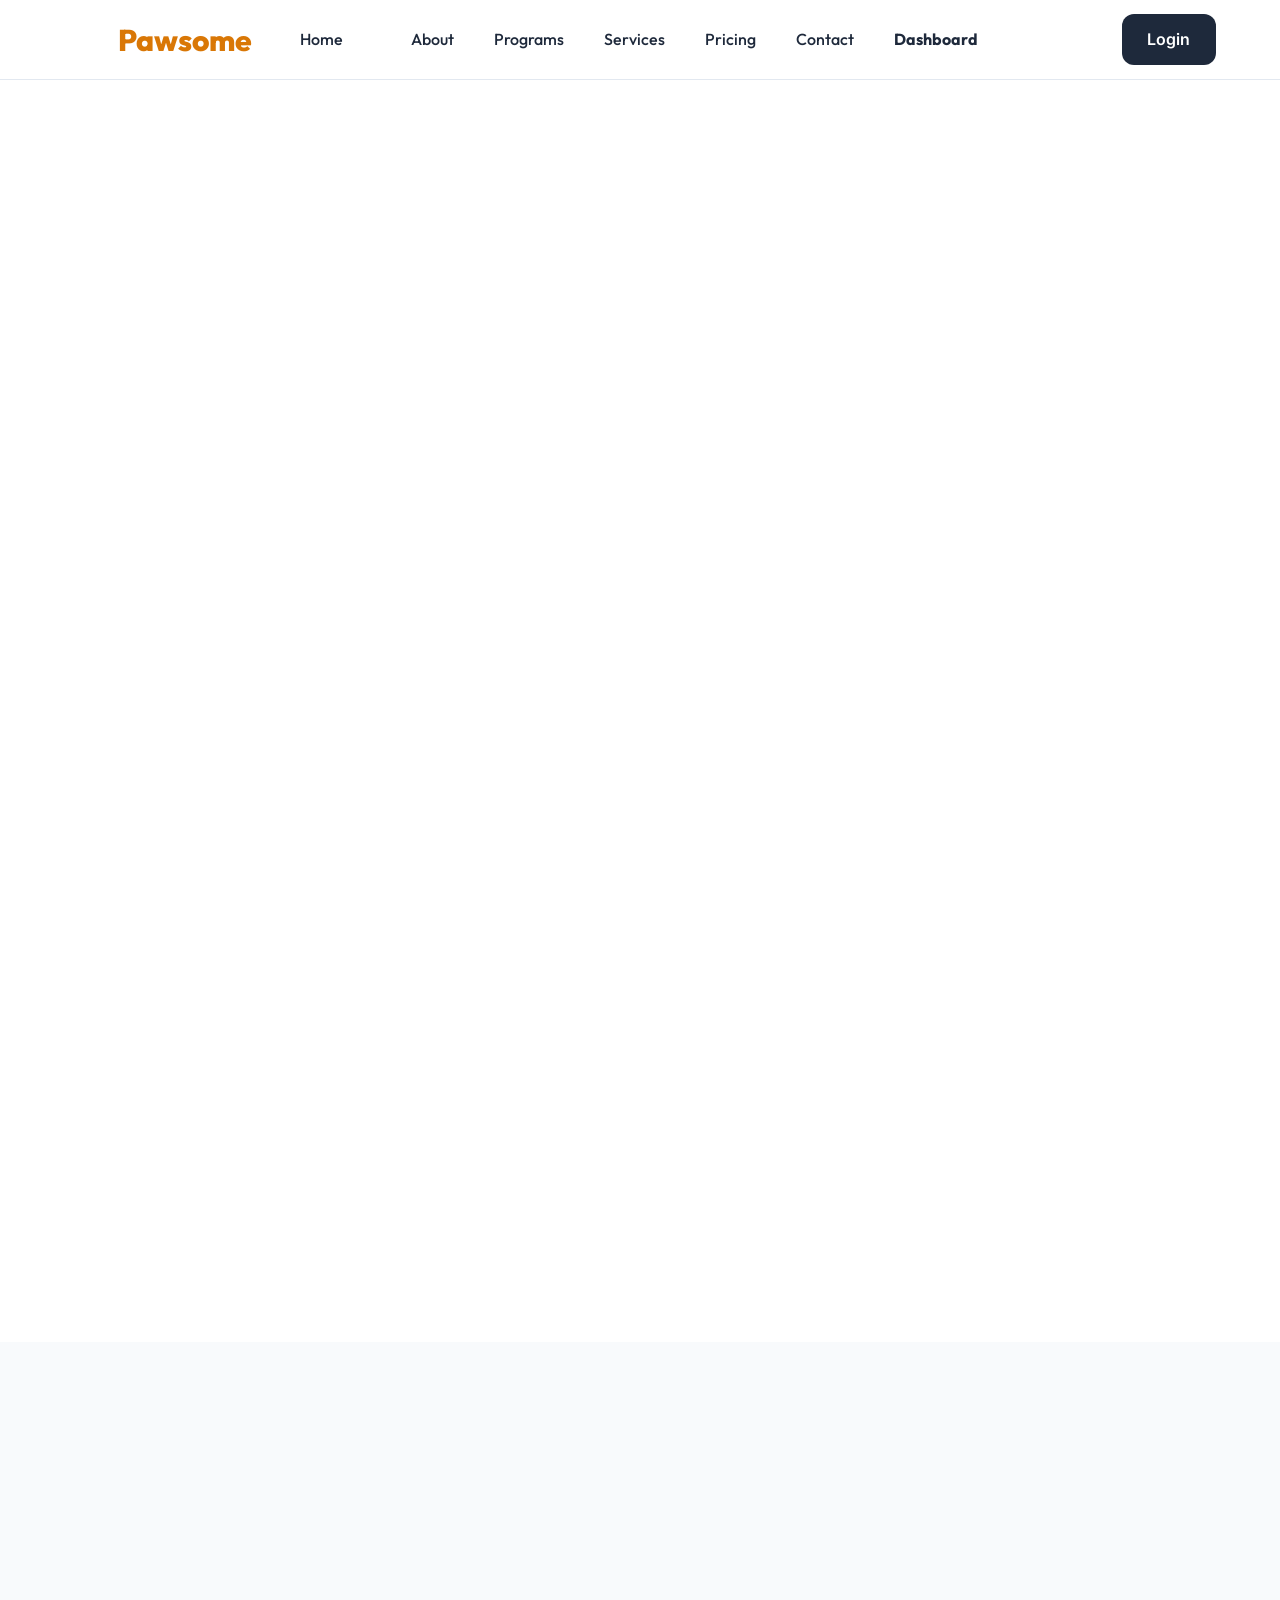
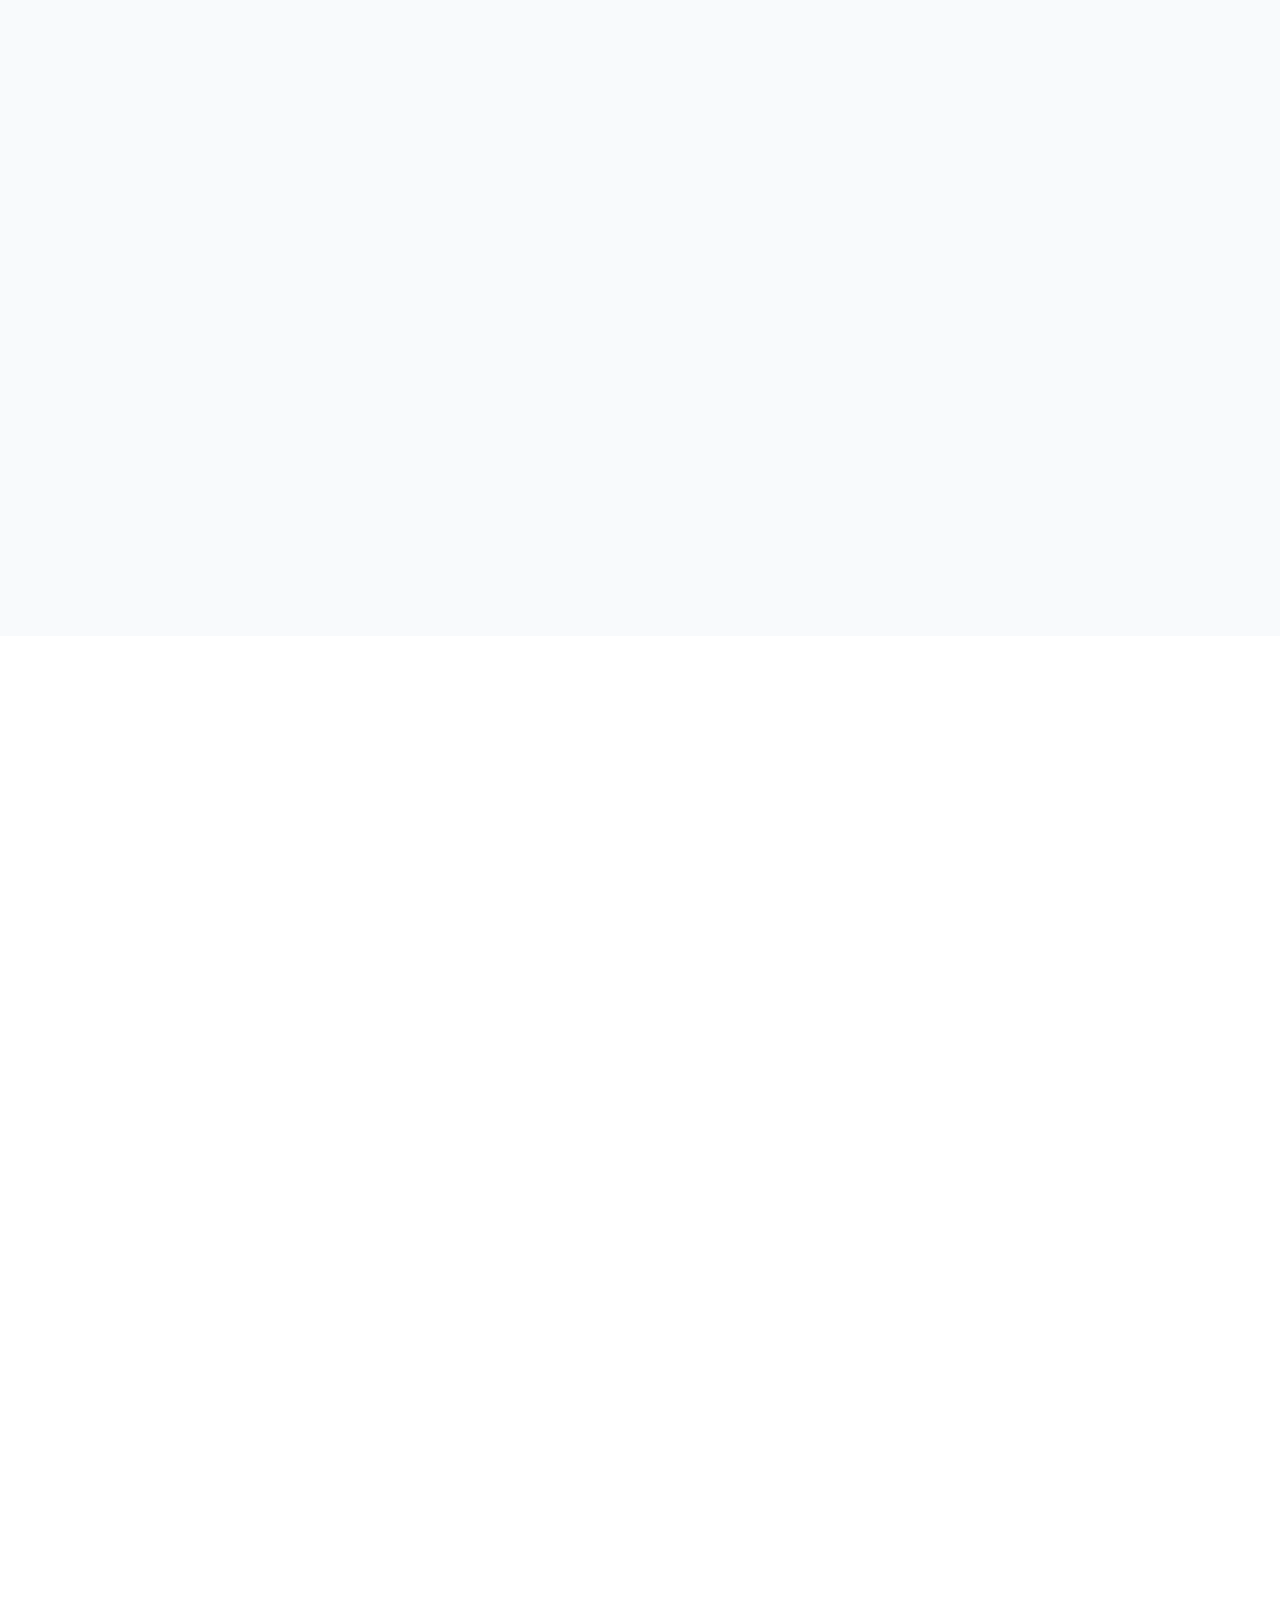
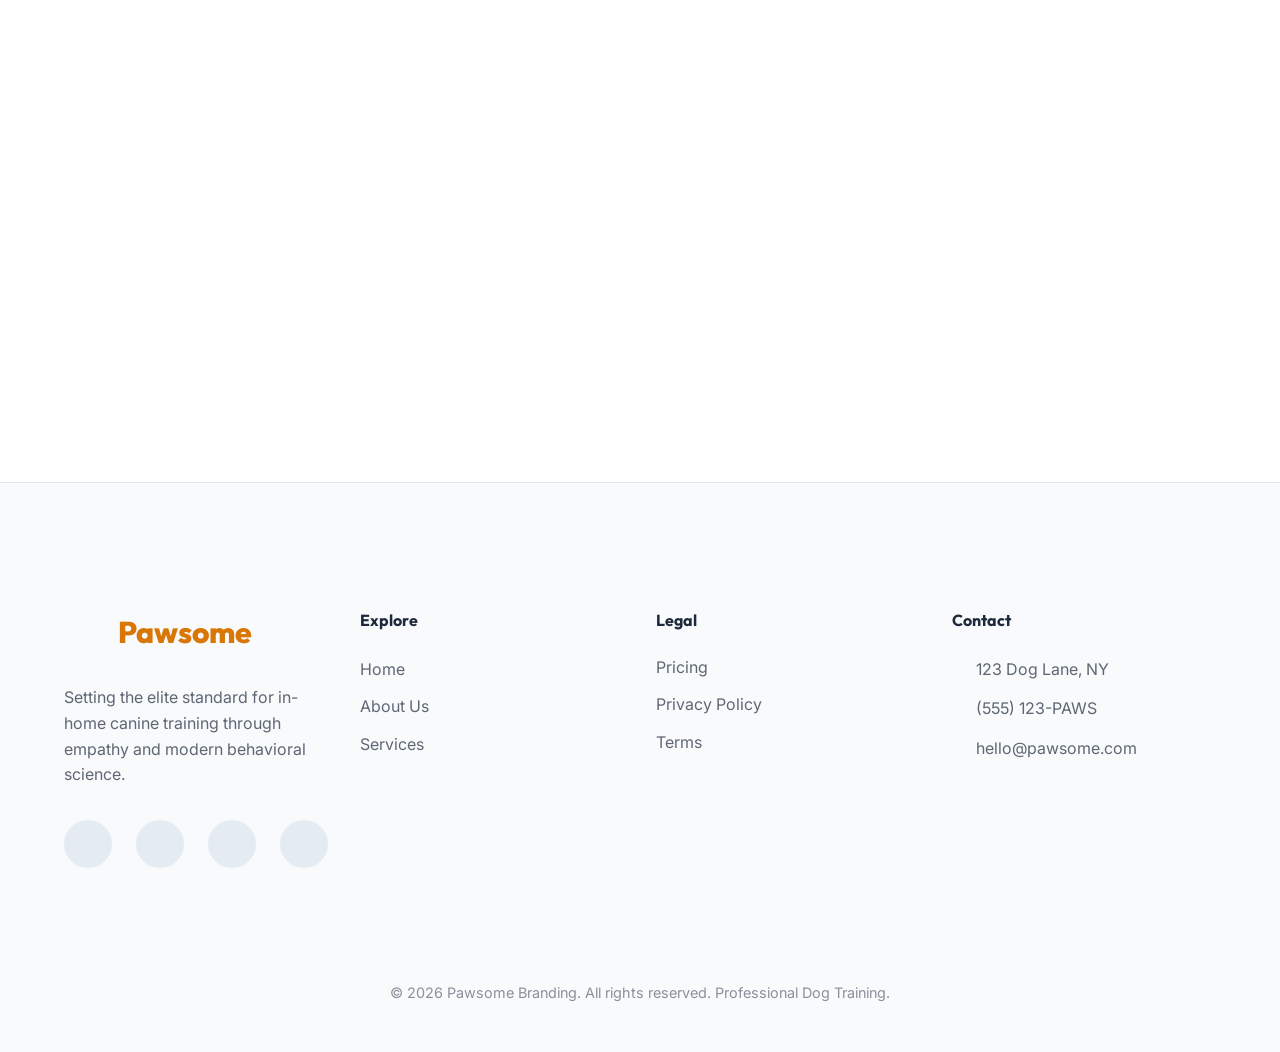
==== about.html @ 59e3d816 "first commit" ====
<!DOCTYPE html>
<html lang="en">

<head>
    <meta charset="UTF-8">
    <meta name="viewport" content="width=device-width, initial-scale=1.0">
    <title>About | Pawsome Story</title>
    <link rel="stylesheet" href="styles/main.css">
    <link rel="icon" type="image/svg+xml" href="assets/favicon.svg">
    <script src="https://cdn.jsdelivr.net/npm/lucide@0.364.0/dist/umd/lucide.min.js"></script>
</head>

<body>
    <header>
        <div class="container" style="display: flex; justify-content: space-between; align-items: center; width: 100%;">
            <a href="index.html" class="logo-brand">
                <i data-lucide="dog"></i> Pawsome
            </a>
            <nav class="nav-links">
                <div class="dropdown"><a href="javascript:void(0)" class="dropdown-trigger">Home <i
                            data-lucide="chevron-down"></i></a>
                    <div class="dropdown-menu"><a href="index.html">Home 1 (Classic)</a><a href="home-premium.html">Home
                            2 (Premium)</a></div>
                </div>
                <a href="about.html">About</a>
                <a href="programs.html">Programs</a>
                <a href="services.html">Services</a>
                <a href="pricing.html">Pricing</a>
                <a href="contact.html">Contact</a>
                <a href="dashboard.html" style="font-weight: 700;">Dashboard</a>
                <!-- Toggles inside menu for mobile ONLY -->
                <div class="mobile-show" style="gap: 1.5rem; margin-top: 1rem; margin-bottom: 2rem;">
                    <button id="theme-toggle-mob" class="btn" style="background: none; color: inherit; padding: 0.75rem; border: 1px solid var(--border); border-radius: 12px; flex: 1;"><i data-lucide="moon"></i> Theme</button>
                    <button id="rtl-toggle-mob" class="btn" style="background: none; color: inherit; padding: 0.75rem; border: 1px solid var(--border); border-radius: 12px; flex: 1;"><i data-lucide="languages"></i> RTL</button>
                </div>
                
                <a href="login.html" class="btn btn-secondary mobile-show" style="margin-top: 1rem;">Login</a>
            </nav>
            <div class="header-actions">
                <button id="theme-toggle" class="btn mobile-hide" style="background: none; color: inherit; padding: 0.5rem;"><i
                        data-lucide="moon"></i></button>
                <button id="rtl-toggle" class="btn mobile-hide" style="background: none; color: inherit; padding: 0.5rem;"><i
                        data-lucide="languages"></i></button>
                <button id="mobile-menu-trigger" style="background: none; border: none; cursor: pointer; color: inherit; padding: 0.5rem;">
                    <i data-lucide="menu"></i>
                </button>
                <a href="login.html" class="btn btn-secondary mobile-hide">Login</a>
            </div>
        </div>
    </header>

    <main>
        <!-- Section 1: Hero (About) -->
        <section class="reveal-zoom"
            style="background: linear-gradient(rgba(0,0,0,0.6), rgba(0,0,0,0.6)), url('https://images.pexels.com/photos/1108099/pexels-photo-1108099.jpeg') no-repeat center center/cover; padding: 12rem 0; color: white; text-align: center;">
            <div class="container">
                <h1 style="color: white; font-size: clamp(2.5rem, 8vw, 5rem); margin-bottom: 2rem;">A Legacy of
                    Behavioral Excellence</h1>
                <p style="font-size: 1.25rem; opacity: 0.9; max-width: 800px; margin: 0 auto;">Crafting the future of
                    human-canine connection since 2011. Setting the elite standard in mobile dog training.</p>
            </div>
        </section>

        <!-- Section 2: Mission -->
        <section>
            <div class="container">
                <div class="grid-resp-2">
                    <div class="reveal-left" style="display: flex; justify-content: center;">
                        <img src="assets/images/about-values.png" alt="Core Values"
                            style="border-radius: 24px; box-shadow: clamp(10px, 2vw, 20px) clamp(10px, 2vw, 20px) 0 var(--primary); max-width: 70%; height: auto; object-fit: cover;">
                    </div>
                    <div class="reveal-right">
                        <span
                            style="color: var(--primary); font-weight: 800; text-transform: uppercase; letter-spacing: 2px;">Our
                            Mission</span>
                        <h2 style="margin: 1.5rem 0 2rem;">Connecting Packs Through Empathy</h2>
                        <p style="font-size: 1.1rem; opacity: 0.8; margin-bottom: 2.5rem; line-height: 1.8;">Pawsome was
                            founded on a simple belief: a happy dog is a well-behaved dog. We don't use harsh
                            corrections or dominance myths; we use the modern science of motivation and reward to build
                            lifelong cooperation.</p>
                        <div class="grid-2" style="gap: 2rem;">
                            <div style="border-left: 4px solid var(--primary); padding-left: 1.5rem;">
                                <h4 style="margin-bottom: 0.5rem;">Force-Free</h4>
                                <p style="font-size: 0.9rem; opacity: 0.7;">Ethics first, always.</p>
                            </div>
                            <div style="border-left: 4px solid var(--primary); padding-left: 1.5rem;">
                                <h4 style="margin-bottom: 0.5rem;">Science-Led</h4>
                                <p style="font-size: 0.9rem; opacity: 0.7;">Evidence-based results.</p>
                            </div>
                        </div>
                    </div>
                </div>
            </div>
        </section>

        <!-- Section 3: Pillars of Excellence -->
        <section style="background: var(--card-bg);">
            <div class="container">
                <div class="reveal" style="text-align: center; margin-bottom: 6rem;">
                    <span
                        style="color: var(--primary); font-weight: 800; text-transform: uppercase; letter-spacing: 2px; font-size: 0.9rem;">Our
                        Foundation</span>
                    <h2 style="margin-top: 1rem;">The Pawsome Philosophy</h2>
                    <p style="opacity: 0.7; max-width: 600px; margin: 1rem auto 0;">Rooted in science, executed with
                        love. Our three pillars of training excellence define every interaction.</p>
                </div>
                <div class="grid-3" style="align-items: stretch;">
                    <div class="card reveal-left" style="text-align: center; padding: 3rem 2rem;">
                        <div class="card-img-wrapper"
                            style="width: 120px; height: 80px; margin: 0 auto 2rem; border-radius: 16px; overflow: hidden;">
                            <img src="https://images.pexels.com/photos/191353/pexels-photo-191353.jpeg" alt="Compassion"
                                style="width: 100%; height: 100%; object-fit: cover;">
                        </div>
                        <h3 style="margin-bottom: 1.5rem;">Compassion</h3>
                        <p style="opacity: 0.8; line-height: 1.7;">Compassion first in every session, building a bond
                            beyond simple obedience and creating lasting trust.</p>
                    </div>
                    <div class="card reveal" style="text-align: center; padding: 3rem 2rem;">
                        <div class="card-img-wrapper"
                            style="width: 120px; height: 80px; margin: 0 auto 2rem; border-radius: 16px; overflow: hidden;">
                            <img src="https://images.pexels.com/photos/8499441/pexels-photo-8499441.jpeg" alt="Science"
                                style="width: 100%; height: 100%; object-fit: cover;">
                        </div>
                        <h3 style="margin-bottom: 1.5rem;">Science</h3>
                        <p style="opacity: 0.8; line-height: 1.7;">Science-driven behavioral protocols based on the
                            latest ethology research for measurable results.</p>
                    </div>
                    <div class="card reveal-right" style="text-align: center; padding: 3rem 2rem;">
                        <div class="card-img-wrapper"
                            style="width: 120px; height: 80px; margin: 0 auto 2rem; border-radius: 16px; overflow: hidden;">
                            <img src="https://images.pexels.com/photos/10394140/pexels-photo-10394140.jpeg"
                                alt="Real-world" style="width: 100%; height: 100%; object-fit: cover;">
                        </div>
                        <h3 style="margin-bottom: 1.5rem;">Real-world</h3>
                        <p style="opacity: 0.8; line-height: 1.7;">Real-world context in shared spaces where your dog
                            actually lives, plays, and interacts with family.</p>
                    </div>
                </div>
            </div>
        </section>

        <!-- Section 4: Team -->
        <section>
            <div class="container">
                <div class="grid-resp-2">
                    <div class="reveal-left">
                        <span
                            style="color: var(--primary); font-weight: 800; text-transform: uppercase; letter-spacing: 2px;">The
                            Core Team</span>
                        <h2 style="margin: 1.5rem 0 2.5rem;">The Minds Behind Pawsome</h2>
                        <p style="font-size: 1.1rem; opacity: 0.8; margin-bottom: 3rem; line-height: 1.8;">Our
                            administrative and training team is a collective of veterinary professionals, behavioral
                            scientists, and lifelong dog lovers. We collaborate daily to refine our curriculum and
                            provide the highest level of support.</p>
                        <div class="grid-2" style="gap: 1.5rem; margin-bottom: 2rem;">
                            <div class="card" style="padding: 1.5rem; background: var(--card-bg); text-align: center;">
                                <h4 style="color: var(--primary); font-size: 1.5rem;">15+ Years</h4>
                                <p style="font-size: 0.85rem; opacity: 0.6; margin-top: 0.5rem;">Collective Expertise
                                </p>
                            </div>
                            <div class="card" style="padding: 1.5rem; background: var(--card-bg); text-align: center;">
                                <h4 style="color: var(--primary); font-size: 1.5rem;">Elite CPR</h4>
                                <p style="font-size: 0.85rem; opacity: 0.6; margin-top: 0.5rem;">First Aid Certified</p>
                            </div>
                        </div>
                    </div>
                    <div class="reveal-right" style="display: flex; justify-content: center;">
                        <img src="https://images.pexels.com/photos/8327660/pexels-photo-8327660.jpeg"
                            alt="Team Collaboration"
                            style="border-radius: 24px; box-shadow: clamp(-20px, -2vw, -10px) clamp(10px, 2vw, 20px) 0 var(--secondary); max-width: 70%; height: auto; object-fit: cover;">
                    </div>
                </div>
            </div>
        </section>

        <!-- Section 5: Timeline/Journey -->
        <section style="background: var(--bg);">
            <div class="container">
                <div class="reveal" style="text-align: center; margin-bottom: 6rem;">
                    <span
                        style="color: var(--primary); font-weight: 800; text-transform: uppercase; letter-spacing: 2px; font-size: 0.9rem;">Milestones</span>
                    <h2 style="margin-top: 1rem;">The Pawsome Journey</h2>
                    <p style="opacity: 0.7; margin-top: 1rem;">A decade of growth and dedication to canine welfare.</p>
                </div>
                <div class="grid-4" style="text-align: center;">
                    <div class="reveal-left">
                        <h1 style="color: var(--primary); font-size: 3rem;">2011</h1>
                        <p style="font-weight: 800; margin-bottom: 1rem;">Founded</p>
                        <p style="font-size: 0.9rem; opacity: 0.7;">Started with a mission to help reactive rescues in
                            New York City.</p>
                    </div>
                    <div class="reveal">
                        <h1 style="color: var(--primary); font-size: 3rem;">2016</h1>
                        <p style="font-weight: 800; margin-bottom: 1rem;">Expansion</p>
                        <p style="font-size: 0.9rem; opacity: 0.7;">Recognized as the leading mobile training agency in
                            the tri-state area.</p>
                    </div>
                    <div class="reveal">
                        <h1 style="color: var(--primary); font-size: 3rem;">2021</h1>
                        <p style="font-weight: 800; margin-bottom: 1rem;">Tech Launch</p>
                        <p style="font-size: 0.9rem; opacity: 0.7;">Released the Pawsome Portal for 24/7 digital
                            homework support.</p>
                    </div>
                    <div class="reveal-right">
                        <h1 style="color: var(--primary); font-size: 3rem;">Today</h1>
                        <p style="font-weight: 800; margin-bottom: 1rem;">Excellence</p>
                        <p style="font-size: 0.9rem; opacity: 0.7;">Serving over 500 households annually with elite
                            behavioral coaching.</p>
                    </div>
                </div>
            </div>
        </section>
    </main>

    <!-- 🦶 FOOTER -->
    <footer>
        <div class="container">
            <div class="grid-4" style="margin-bottom: 5rem;">
                <div>
                    <a href="index.html" class="footer-logo">
                        <i data-lucide="dog"></i> Pawsome
                    </a>
                    <p style="opacity: 0.7; margin-bottom: 2rem; max-width: 300px;">Setting the elite standard for
                        in-home canine training through empathy and modern behavioral science.</p>
                    <div class="social-links">
                        <a href="#"><i data-lucide="instagram"></i></a>
                        <a href="#"><i data-lucide="facebook"></i></a>
                        <a href="#"><i data-lucide="twitter"></i></a>
                        <a href="#"><i data-lucide="linkedin"></i></a>
                    </div>
                </div>
                <div>
                    <h4 style="margin-bottom: 1.5rem;">Explore</h4>
                    <ul style="display: flex; flex-direction: column; gap: 0.75rem; opacity: 0.7;">
                        <li>
                            <div class="dropdown"><a href="javascript:void(0)" class="dropdown-trigger">Home <i
                                        data-lucide="chevron-down"></i></a>
                                <div class="dropdown-menu"><a href="index.html">Home 1 (Classic)</a><a
                                        href="home-premium.html">Home 2 (Premium)</a></div>
                            </div>
                        </li>
                        <li><a href="about.html">About Us</a></li>
                        <li><a href="services.html">Services</a></li>
                    </ul>
                </div>
                <div>
                    <h4 style="margin-bottom: 1.5rem;">Legal</h4>
                    <ul style="display: flex; flex-direction: column; gap: 0.75rem; opacity: 0.7;">
                        <li><a href="pricing.html">Pricing</a></li>
                        <li><a href="#">Privacy Policy</a></li>
                        <li><a href="#">Terms</a></li>
                    </ul>
                </div>
                <div>
                    <h4 style="margin-bottom: 1.5rem;">Contact</h4>
                    <ul style="display: flex; flex-direction: column; gap: 0.75rem; opacity: 0.7;">
                        <li><i data-lucide="map-pin"></i> 123 Dog Lane, NY</li>
                        <li><i data-lucide="phone"></i> (555) 123-PAWS</li>
                        <li><i data-lucide="mail"></i> hello@pawsome.com</li>
                    </ul>
                </div>
            </div>
            <div
                style="border-top: 1px solid rgba(255,255,255,0.1); padding-top: 2rem; text-align: center; opacity: 0.5; font-size: 0.9rem;">
                &copy; 2026 Pawsome Branding. All rights reserved. Professional Dog Training.
            </div>
        </div>
    </footer>

    <!-- ⬆️ BACK TO TOP -->
    <button id="back-to-top" class="back-to-top-btn" aria-label="Back to Top">
        <i data-lucide="chevron-up"></i>
    </button>

    <script src="scripts/main.js"></script>
</body>

</html>
---- styles/main.css ----
@import url('https://fonts.googleapis.com/css2?family=Outfit:wght@300;400;500;600;700;800&family=Inter:wght@400;500;600&display=swap');

:root {
    /* Brand Colors */
    --primary: #D97706; /* High-end Golden Brown */
    --secondary: #1E293B; /* Midnight Navy */
    
    /* Semantic Colors */
    --bg-light: #FFFFFF;
    --bg-dark: #0F172A;
    --white: #FFFFFF;
    --footer-bg: #F8FAFC;
    --footer-text: #1E293B;
    --card-light: #F8FAFC;
    --card-dark: #1E293B;
    --text-light: #1E293B;
    --text-dark: #F8FAFC;
    --border: #E2E8F0;
    
    /* Defaults */
    --bg: var(--bg-light);
    --text: var(--text-light);
    --card-bg: var(--card-light);
    --glass: rgba(255, 255, 255, 0.8);
    
    /* Spacing & Borders */
    --header-height: 80px;
    --sidebar-width: 280px;
    --container-width: 1200px;
    --radius: 16px;
    --transition: all 0.4s cubic-bezier(0.4, 0, 0.2, 1);
}

[data-theme="dark"] {
    --bg: #0F172A;
    --card-bg: #1E293B;
    --text: #F8FAFC;
    --border: #334155;
    --white: #FFFFFF;
    --footer-bg: #020617;
    --footer-text: #F8FAFC;
    --glass: rgba(15, 23, 42, 0.8);
}

* {
    margin: 0; padding: 0; box-sizing: border-box;
}

body {
    font-family: 'Inter', sans-serif;
    background-color: var(--bg);
    color: var(--text);
    line-height: 1.6;
    transition: var(--transition);
    overflow-x: hidden;
}

h1, h2, h3, h4, h5, h6 {
    font-family: 'Outfit', sans-serif;
    font-weight: 700;
    line-height: 1.2;
    overflow-wrap: break-word;
    word-break: break-word;
}

h1 { font-size: clamp(2.5rem, 8vw, 4.5rem); }
h2 { font-size: clamp(2rem, 6vw, 3rem); }
h3 { font-size: clamp(1.5rem, 4vw, 2rem); }

a { text-decoration: none; color: inherit; transition: var(--transition); }
ul { list-style: none; }
img { max-width: 100%; height: auto; display: block; object-fit: cover; }

.container {
    width: 100%;
    max-width: 1400px;
    margin: 0 auto;
    padding: 0 clamp(1rem, 5vw, 4rem);
}

@media (max-width: 768px) {
    .container { padding: 0 1.5rem; }
}
@media (max-width: 480px) {
    .container { padding: 0 1rem; }
}

/* RTL Support */
[dir="rtl"] { direction: rtl; text-align: right; }

/* --- HEADER --- */
header {
    height: var(--header-height);
    background: var(--glass);
    backdrop-filter: blur(12px);
    border-bottom: 1px solid var(--border);
    position: fixed;
    top: 0; left: 0; width: 100%;
    z-index: 1000;
    display: flex;
    align-items: center;
}

.logo-brand {
    display: inline-flex;
    align-items: center;
    gap: 12px;
    font-size: 30px;
    font-weight: 800;
    color: var(--primary);
    font-family: 'Outfit', sans-serif;
    line-height: 1;
    white-space: nowrap;
}

.logo-brand i[data-lucide="dog"],
.logo-brand svg.lucide-dog {
    width: 42px !important;
    height: 42px !important;
    min-width: 42px;
    stroke-width: 2.5px;
}

.nav-links { display: flex; align-items: center; gap: 2.5rem; }
.nav-links a { position: relative; font-weight: 500; font-family: 'Outfit', sans-serif; display: flex; align-items: center; gap: 0.5rem; }
.nav-links a:hover { color: var(--primary); }

/* ✨ DROPDOWN STYLES */
.dropdown { position: relative; }
.dropdown-menu {
    position: absolute;
    top: 100%; /* Remove gap! */
    left: 0;
    width: 250px;
    background: var(--card-bg);
    border: 1px solid var(--border);
    border-radius: 12px;
    box-shadow: 0 10px 30px rgba(0,0,0,0.1);
    display: none;
    flex-direction: column;
    padding: 0.75rem;
    z-index: 3000;
    margin-top: 0; /* Tight alignment */
    padding-top: 1rem; /* Internal padding for bridge */
}
.dropdown::after {
    content: '';
    position: absolute;
    top: 100%; left: 0; width: 100%; height: 20px; /* Invisible hover bridge */
    display: none;
}
.dropdown:hover::after { display: block; }
.dropdown-menu a {
    padding: 0.75rem 1rem;
    border-radius: 8px;
    font-size: 0.95rem;
    white-space: nowrap;
}
.dropdown-menu a:hover { background: rgba(217, 119, 6, 0.05); }

/* Show on Hover (Desktop) */
@media (min-width: 993px) {
    .dropdown:hover .dropdown-menu { display: flex; }
}

/* --- ✨ Active State Highlight --- */
.nav-links a.active {
    color: var(--primary);
    font-weight: 800;
}
.nav-links a.active::after {
    content: '';
    position: absolute;
    bottom: -8px; left: 0; width: 100%; height: 3px;
    background: var(--primary);
    border-radius: 2px;
}

.header-actions { 
    display: flex; 
    align-items: center; 
    gap: 0.75rem; 
}

/* 📱 Mobile Menu Styles */
#mobile-menu-trigger { 
    display: none; 
    background: none; 
    border: none; 
    cursor: pointer; 
    color: var(--text); 
    padding: 0.5rem; 
    transition: var(--transition);
}

#mobile-menu-trigger:hover {
    color: var(--primary);
}

@media (max-width: 1100px) {
    #mobile-menu-trigger { display: block; }

    .nav-links {
        display: flex;
        position: fixed;
        top: 0;
        right: -100%; /* Fully Hidden */
        width: 320px;
        height: 100vh;
        background: var(--card-bg);
        border-left: 1px solid var(--border);
        flex-direction: column;
        padding: 6rem 2rem 2rem; /* Buffer for close/logo */
        gap: 0.5rem;
        text-align: left;
        box-shadow: -10px 0 30px rgba(0,0,0,0.1);
        z-index: 3000;
        transition: right 0.4s cubic-bezier(0.4, 0, 0.2, 1);
        overflow-y: auto;
    }

    .nav-links.active {
        right: 0; /* Slide In */
    }

    /* Animation for items */
    .nav-links a {
        opacity: 0;
        transform: translateX(20px);
        transition: all 0.4s ease;
        padding: 1rem;
        width: 100%;
        border-radius: 8px;
    }

    .nav-links.active a {
        opacity: 1;
        transform: translateX(0);
        /* Simple stagger */
        transition-delay: calc(0.05s * var(--i, 0));
    }

    .nav-links a.active { background: rgba(217, 119, 6, 0.1); color: var(--primary); }
    
    .dropdown-menu {
        position: static;
        width: 100%;
        box-shadow: none;
        border: none;
        background: rgba(0,0,0,0.02);
        margin: 0.5rem 0;
        padding: 0.5rem;
        display: none; 
    }
    
    .dropdown.active .dropdown-menu { display: flex; }
    .dropdown-trigger i { transition: transform 0.3s; }
    .dropdown.active .dropdown-trigger i { transform: rotate(180deg); }

    .mobile-hide { display: none !important; }
    .mobile-show { display: flex !important; }
}

@media (min-width: 993px) {
    .mobile-show { display: none !important; }
}

/* --- FOOTER --- */
footer {
    background: var(--footer-bg);
    color: var(--footer-text);
    padding: 8rem 0 3rem;
    border-top: 1px solid var(--border);
}

.footer-logo {
    display: inline-flex;
    align-items: center;
    gap: 12px;
    font-size: 30px;
    font-weight: 800;
    color: var(--primary);
    font-family: 'Outfit', sans-serif;
    line-height: 1;
    white-space: nowrap;
    margin-bottom: 2rem;
    text-decoration: none;
}

.footer-logo i[data-lucide="dog"],
.footer-logo svg.lucide-dog {
    width: 42px !important;
    height: 42px !important;
    min-width: 42px;
    stroke-width: 2.5px;
}

footer a {
    color: inherit;
    text-decoration: none;
    transition: 0.3s ease;
}

footer a:hover {
    color: var(--primary);
}

.social-links {
    display: flex;
    gap: 1.5rem;
}

.social-links a {
    width: 48px;
    height: 48px;
    background: var(--border);
    opacity: 0.8;
    display: flex;
    align-items: center;
    justify-content: center;
    border-radius: 50%;
    color: var(--footer-text);
    transition: all 0.4s cubic-bezier(0.4, 0, 0.2, 1);
}

.social-links a:hover {
    background: var(--primary);
    color: white;
    transform: translateY(-5px);
    opacity: 1;
}

/* 🃏 CARDS */
.card {
    background: var(--card-bg);
    border: 1px solid var(--border);
    padding: 2.5rem;
    border-radius: 20px;
    transition: all 0.4s cubic-bezier(0.165, 0.84, 0.44, 1);
    position: relative;
    overflow: hidden;
    height: 100%;
    display: flex;
    flex-direction: column;
    box-shadow: 0 4px 6px -1px rgba(0, 0, 0, 0.1), 0 2px 4px -1px rgba(0, 0, 0, 0.06);
}

.card:hover {
    transform: translateY(-12px);
    box-shadow: 0 20px 25px -5px rgba(0, 0, 0, 0.1), 0 10px 10px -5px rgba(0, 0, 0, 0.04);
    border-color: var(--primary);
}

.card-img-wrapper {
    width: 100%;
    margin-bottom: 1.5rem;
    padding: 0;
    overflow: hidden;
    aspect-ratio: 2/1;
    border-radius: 12px;
}

.card-img-wrapper img {
    width: 100%;
    height: 100%;
    object-fit: cover;
    transition: transform 0.8s cubic-bezier(0.165, 0.84, 0.44, 1);
}

.card:hover .card-img-wrapper img {
    transform: scale(1.15);
}

.card h3 {
    margin-bottom: 1rem;
    font-size: 1.5rem;
}

.card p {
    opacity: 0.8;
    line-height: 1.6;
    margin-bottom: 2rem;
    flex-grow: 1;
}

.card-cta {
    margin-top: auto;
    color: var(--primary);
    font-weight: 700;
    display: flex;
    align-items: center;
    gap: 0.5rem;
    cursor: pointer;
    font-family: 'Outfit', sans-serif;
}

/* --- BUTTONS --- */
.btn {
    display: inline-flex;
    align-items: center;
    justify-content: center;
    padding: 0.8rem 1.6rem;
    border-radius: 12px;
    font-weight: 600;
    cursor: pointer;
    transition: var(--transition);
    border: none;
    gap: 0.5rem;
    color: white; /* Ensure text/icons are white by default in buttons */
}

/* Fix for Lucide Icons */
i[data-lucide], svg.lucide {
    width: 20px;
    height: 20px;
    stroke-width: 2.5px;
    display: inline-block;
}

.btn-primary { background: var(--primary); color: white; }
.btn-primary:hover { background: var(--secondary); transform: scale(1.05); }

.btn-secondary { background: var(--secondary); color: white; }
.btn-secondary:hover { background: var(--primary); transform: scale(1.05); }

/* --- SECTIONS --- */
section { padding: clamp(4rem, 10vw, 8rem) 0; overflow: hidden; }
.hero-section {
    padding: clamp(6rem, 15vw, 12rem) 0;
    min-height: clamp(500px, 80vh, 900px);
    display: flex;
    align-items: center;
    position: relative;
    overflow: hidden;
}

@media (max-width: 768px) {
    section { padding: 4rem 0; }
    .hero-section { height: auto; min-height: 80vh; text-align: center; }
}

/* --- REVEAL ANIMATIONS --- */
.reveal, .reveal-left, .reveal-right, .reveal-zoom {
    opacity: 0;
    transition: all 1s ease-out;
}
.reveal { transform: translateY(50px); }
.reveal-left { transform: translateX(-80px); }
.reveal-right { transform: translateX(80px); }
.reveal-zoom { transform: scale(0.85); }

.reveal.active, .reveal-left.active, .reveal-right.active, .reveal-zoom.active {
    opacity: 1; transform: translate(0) scale(1);
}

/* --- CARDS & GRID --- */
.grid-2, .grid-3, .grid-4 { 
    display: grid; 
    gap: 2rem; 
    width: 100%;
}
.grid-2 { grid-template-columns: repeat(2, 1fr); }
.grid-3 { grid-template-columns: repeat(3, 1fr); }
.grid-4 { grid-template-columns: repeat(4, 1fr); }

/* Responsive Grid Utilities */
.grid-resp-2 { display: grid; grid-template-columns: repeat(2, 1fr); gap: 2rem; }
@media (max-width: 768px) {
    .grid-resp-2 { grid-template-columns: 1fr; gap: 1.5rem; }
}

@media (max-width: 1024px) {
    .grid-4 { grid-template-columns: repeat(2, 1fr); }
    .grid-2, .grid-3 { gap: 2rem; }
}

@media (max-width: 768px) {
    .grid-3 { grid-template-columns: repeat(2, 1fr); }
    .grid-2 { grid-template-columns: 1fr; }
    .grid-2, .grid-3, .grid-4 { gap: 1.5rem; }
    .mobile-text-center { text-align: center !important; }
    .mobile-hide { display: none !important; }
    .hero-section { text-align: center; }
    .hero-section .btn { width: 100%; margin-bottom: 0.5rem; }
}

@media (max-width: 580px) {
    .grid-3, .grid-4 { grid-template-columns: 1fr; }
}

/* End of animations */

/* --- AUTH PAGES --- */
.auth-wrapper {
    min-height: 100vh; 
    display: flex; 
    align-items: center; 
    justify-content: center;
    padding: 2rem 1rem;
    background: linear-gradient(135deg, var(--bg-dark), var(--primary));
}
.auth-card {
    background: var(--card-bg);
    width: 90%; max-width: 500px;
    padding: clamp(2rem, 8vw, 4rem);
    border-radius: 24px;
    box-shadow: 0 40px 100px rgba(0,0,0,0.3);
    text-align: center;
    margin: 2rem auto;
}
.auth-input {
    width: 100%; padding: 1rem; margin-bottom: 1.25rem;
    border: 1px solid var(--border); border-radius: 12px;
    background: var(--bg); color: var(--text);
    font-size: 1rem;
}

/* --- DASHBOARD --- */
.dash-layout { display: flex; min-height: 100vh; }
.sidebar {
    width: var(--sidebar-width);
    background: var(--card-bg);
    border-right: 1px solid var(--border);
    position: fixed;
    height: 100vh;
    padding: 2rem;
    display: flex; flex-direction: column;
}
.dash-content {
    flex: 1; margin-left: var(--sidebar-width);
    padding: 3rem;
}

/* --- POPUP --- */
.popup-overlay {
    position: fixed; top: 0; left: 0; width: 100%; height: 100%;
    background: rgba(0,0,0,0.6); backdrop-filter: blur(5px);
    display: none; align-items: center; justify-content: center;
    z-index: 2000;
}
.popup-card {
    background: var(--card-bg); padding: 3rem; border-radius: 24px;
    width: 100%; max-width: 450px; position: relative;
    animation: popupIn 0.3s ease-out;
}
@keyframes popupIn { from { transform: scale(0.9); opacity: 0; } to { transform: scale(1); opacity: 1; } }

/* Responsiveness */
@media (max-width: 992px) {
    .grid-2, .grid-3 { grid-template-columns: 1fr; }
    .main-content { margin-left: 0; }
    .sidebar { transform: translateX(-100%); }
    .sidebar.active { transform: translateX(0); width: 100%; }
}

/* --- BACK TO TOP BUTTON --- */
.back-to-top-btn {
    position: fixed;
    bottom: 2rem;
    right: 2rem;
    width: 60px;
    height: 60px;
    background: var(--primary);
    color: white;
    border: none;
    border-radius: 50%;
    display: flex;
    align-items: center;
    justify-content: center;
    cursor: pointer;
    box-shadow: 0 4px 20px rgba(0,0,0,0.2);
    z-index: 800;
    opacity: 0;
    visibility: hidden;
    transition: all 0.4s cubic-bezier(0.4, 0, 0.2, 1);
    transform: translateY(20px);
}

.back-to-top-btn.visible {
    opacity: 1;
    visibility: visible;
    transform: translateY(0);
}

.back-to-top-btn:hover {
    transform: translateY(-8px) scale(1.1);
    background: var(--secondary);
    box-shadow: 0 12px 24px rgba(0,0,0,0.3);
}

.back-to-top-btn i {
    width: 32px;
    height: 32px;
}

@media (max-width: 768px) {
    .back-to-top-btn {
        width: 50px;
        height: 50px;
        bottom: 1.5rem;
        right: 1.5rem;
    }
}
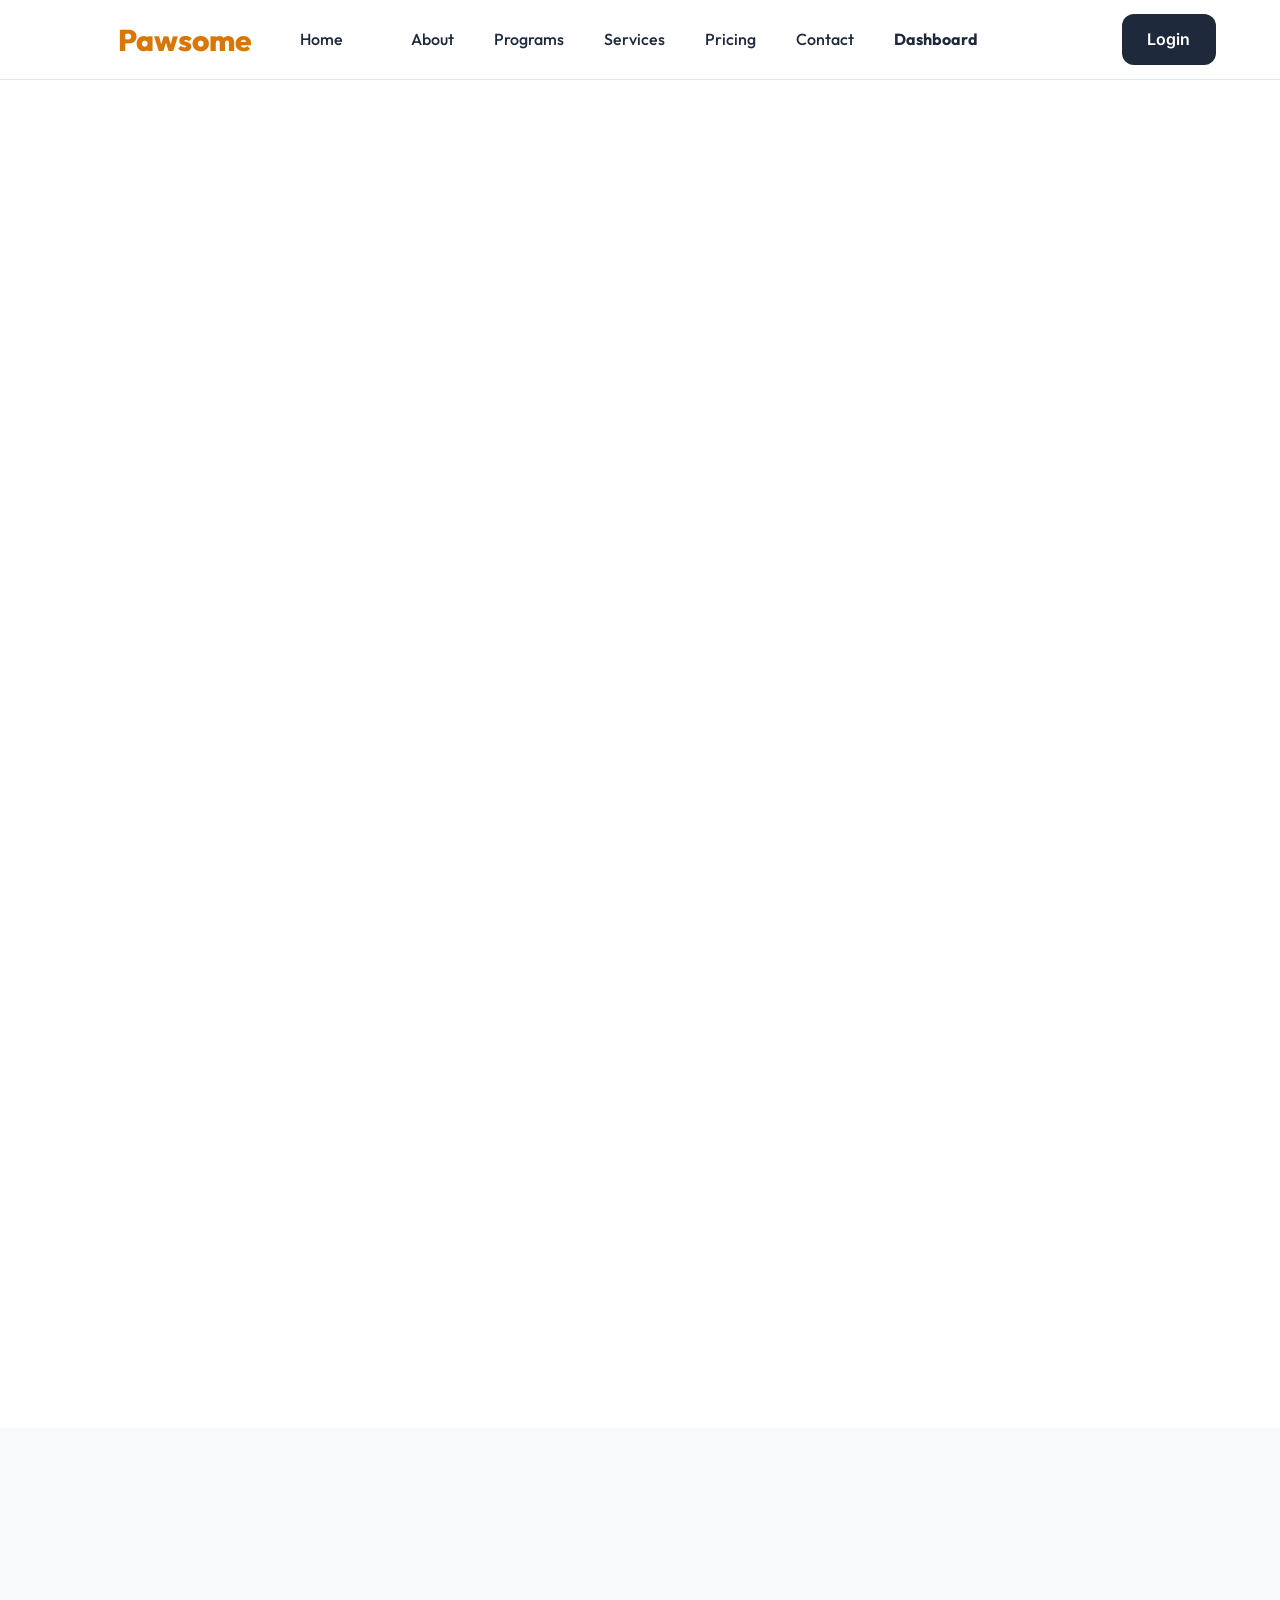
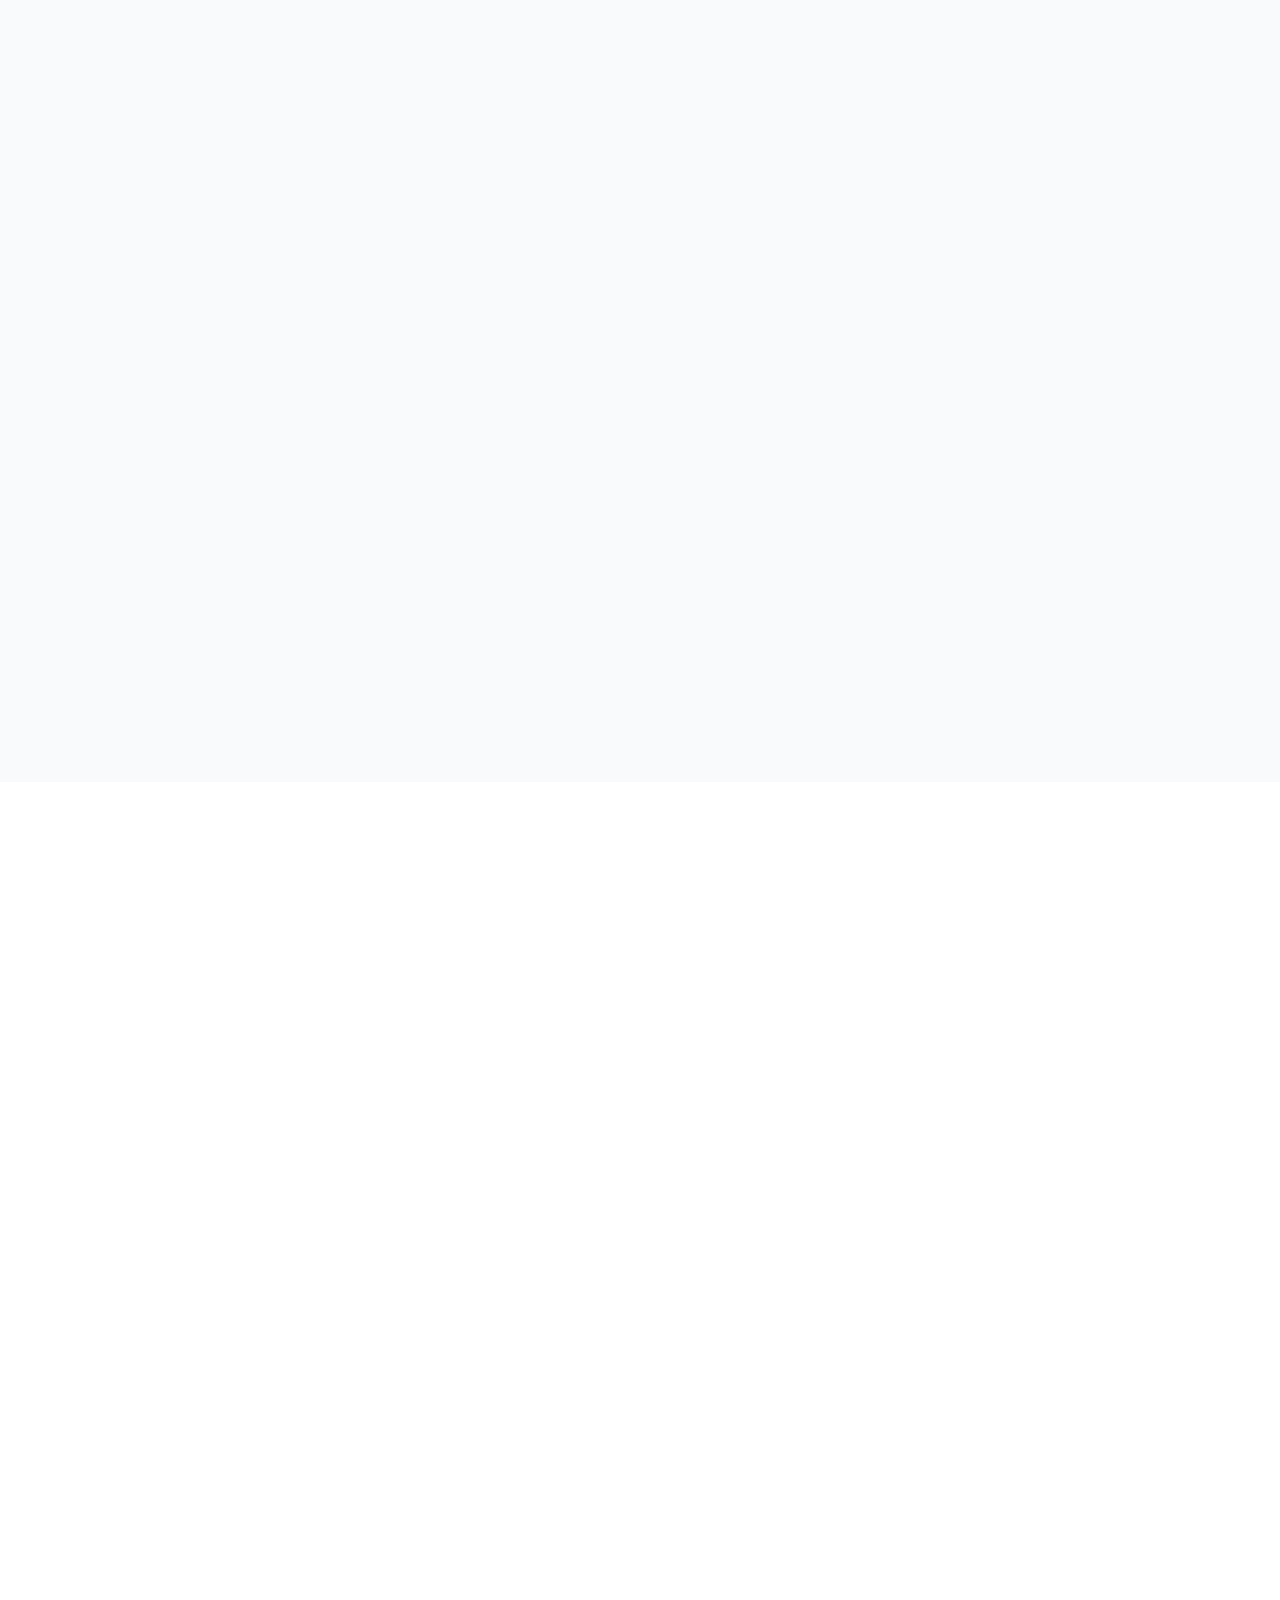
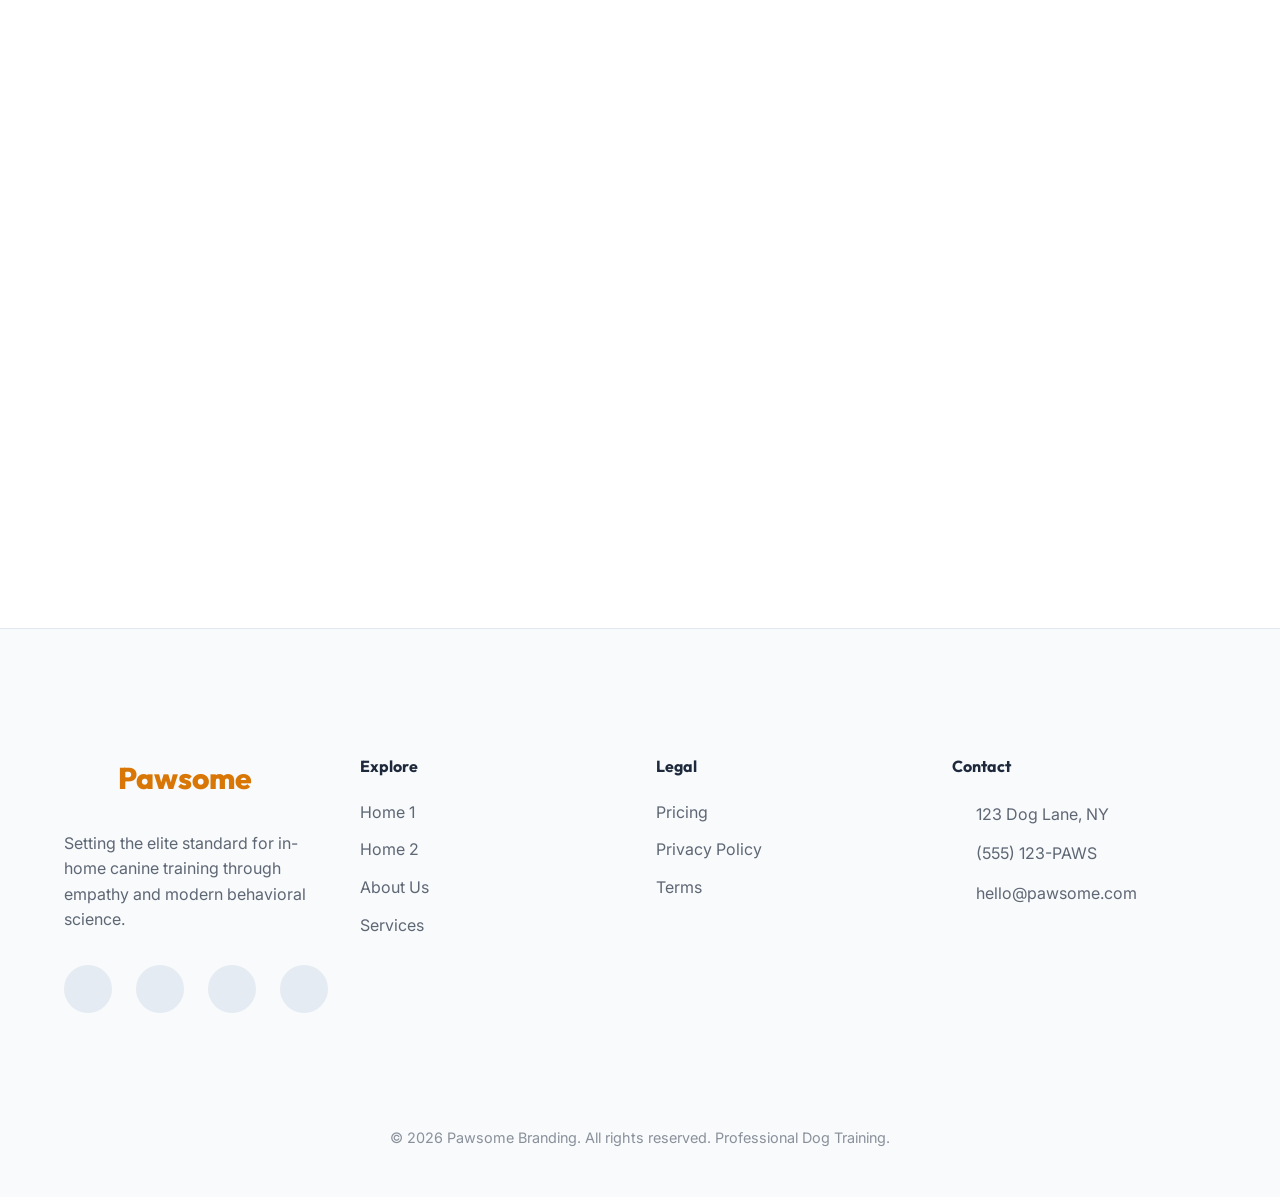
==== commit 92ec1c02: "Corrections" ====
--- a/about.html
+++ b/about.html
@@ -34,7 +34,7 @@
                     <button id="rtl-toggle-mob" class="btn" style="background: none; color: inherit; padding: 0.75rem; border: 1px solid var(--border); border-radius: 12px; flex: 1;"><i data-lucide="languages"></i> RTL</button>
                 </div>
                 
-                <a href="login.html" class="btn btn-secondary mobile-show" style="margin-top: 1rem;">Login</a>
+                <a href="login.html" class="btn btn-primary mobile-show" style="margin-top: 1rem; color: white; text-align: center;">Login</a>
             </nav>
             <div class="header-actions">
                 <button id="theme-toggle" class="btn mobile-hide" style="background: none; color: inherit; padding: 0.5rem;"><i
@@ -67,7 +67,7 @@
                 <div class="grid-resp-2">
                     <div class="reveal-left" style="display: flex; justify-content: center;">
                         <img src="assets/images/about-values.png" alt="Core Values"
-                            style="border-radius: 24px; box-shadow: clamp(10px, 2vw, 20px) clamp(10px, 2vw, 20px) 0 var(--primary); max-width: 70%; height: auto; object-fit: cover;">
+                            style="border-radius: 24px; box-shadow: clamp(10px, 2vw, 20px) clamp(10px, 2vw, 20px) 0 var(--primary); width: 100%; max-width: 500px; height: auto;">
                     </div>
                     <div class="reveal-right">
                         <span
@@ -105,31 +105,26 @@
                         love. Our three pillars of training excellence define every interaction.</p>
                 </div>
                 <div class="grid-3" style="align-items: stretch;">
-                    <div class="card reveal-left" style="text-align: center; padding: 3rem 2rem;">
-                        <div class="card-img-wrapper"
-                            style="width: 120px; height: 80px; margin: 0 auto 2rem; border-radius: 16px; overflow: hidden;">
-                            <img src="https://images.pexels.com/photos/191353/pexels-photo-191353.jpeg" alt="Compassion"
-                                style="width: 100%; height: 100%; object-fit: cover;">
+                    <div class="card reveal-left" style="text-align: center; padding: 2.5rem;">
+                        <div class="card-img-wrapper">
+                            <img src="https://images.pexels.com/photos/191353/pexels-photo-191353.jpeg" alt="Compassion">
                         </div>
                         <h3 style="margin-bottom: 1.5rem;">Compassion</h3>
                         <p style="opacity: 0.8; line-height: 1.7;">Compassion first in every session, building a bond
                             beyond simple obedience and creating lasting trust.</p>
                     </div>
-                    <div class="card reveal" style="text-align: center; padding: 3rem 2rem;">
-                        <div class="card-img-wrapper"
-                            style="width: 120px; height: 80px; margin: 0 auto 2rem; border-radius: 16px; overflow: hidden;">
-                            <img src="https://images.pexels.com/photos/8499441/pexels-photo-8499441.jpeg" alt="Science"
-                                style="width: 100%; height: 100%; object-fit: cover;">
+                    <div class="card reveal" style="text-align: center; padding: 2.5rem;">
+                        <div class="card-img-wrapper">
+                            <img src="https://images.pexels.com/photos/8499441/pexels-photo-8499441.jpeg" alt="Science">
                         </div>
                         <h3 style="margin-bottom: 1.5rem;">Science</h3>
                         <p style="opacity: 0.8; line-height: 1.7;">Science-driven behavioral protocols based on the
                             latest ethology research for measurable results.</p>
                     </div>
-                    <div class="card reveal-right" style="text-align: center; padding: 3rem 2rem;">
-                        <div class="card-img-wrapper"
-                            style="width: 120px; height: 80px; margin: 0 auto 2rem; border-radius: 16px; overflow: hidden;">
+                    <div class="card reveal-right" style="text-align: center; padding: 2.5rem;">
+                        <div class="card-img-wrapper">
                             <img src="https://images.pexels.com/photos/10394140/pexels-photo-10394140.jpeg"
-                                alt="Real-world" style="width: 100%; height: 100%; object-fit: cover;">
+                                alt="Real-world">
                         </div>
                         <h3 style="margin-bottom: 1.5rem;">Real-world</h3>
                         <p style="opacity: 0.8; line-height: 1.7;">Real-world context in shared spaces where your dog
@@ -167,7 +162,7 @@
                     <div class="reveal-right" style="display: flex; justify-content: center;">
                         <img src="https://images.pexels.com/photos/8327660/pexels-photo-8327660.jpeg"
                             alt="Team Collaboration"
-                            style="border-radius: 24px; box-shadow: clamp(-20px, -2vw, -10px) clamp(10px, 2vw, 20px) 0 var(--secondary); max-width: 70%; height: auto; object-fit: cover;">
+                            style="border-radius: 24px; box-shadow: clamp(-20px, -2vw, -10px) clamp(10px, 2vw, 20px) 0 var(--secondary); width: 100%; max-width: 500px; height: auto;">
                     </div>
                 </div>
             </div>
@@ -215,7 +210,7 @@
     <!-- 🦶 FOOTER -->
     <footer>
         <div class="container">
-            <div class="grid-4" style="margin-bottom: 5rem;">
+            <div class="footer-grid" style="margin-bottom: 5rem;">
                 <div>
                     <a href="index.html" class="footer-logo">
                         <i data-lucide="dog"></i> Pawsome
@@ -232,13 +227,8 @@
                 <div>
                     <h4 style="margin-bottom: 1.5rem;">Explore</h4>
                     <ul style="display: flex; flex-direction: column; gap: 0.75rem; opacity: 0.7;">
-                        <li>
-                            <div class="dropdown"><a href="javascript:void(0)" class="dropdown-trigger">Home <i
-                                        data-lucide="chevron-down"></i></a>
-                                <div class="dropdown-menu"><a href="index.html">Home 1 (Classic)</a><a
-                                        href="home-premium.html">Home 2 (Premium)</a></div>
-                            </div>
-                        </li>
+                        <li><a href="index.html">Home 1</a></li>
+                        <li><a href="home-premium.html">Home 2</a></li>
                         <li><a href="about.html">About Us</a></li>
                         <li><a href="services.html">Services</a></li>
                     </ul>
--- a/styles/main.css
+++ b/styles/main.css
@@ -35,7 +35,7 @@
     --bg: #0F172A;
     --card-bg: #1E293B;
     --text: #F8FAFC;
-    --border: #334155;
+    --border: #475569;
     --white: #FFFFFF;
     --footer-bg: #020617;
     --footer-text: #F8FAFC;
@@ -246,7 +246,7 @@
         position: static;
         width: 100%;
         box-shadow: none;
-        border: none;
+        border: 1px solid var(--border);
         background: rgba(0,0,0,0.02);
         margin: 0.5rem 0;
         padding: 0.5rem;
@@ -261,7 +261,7 @@
     .mobile-show { display: flex !important; }
 }
 
-@media (min-width: 993px) {
+@media (min-width: 1101px) {
     .mobile-show { display: none !important; }
 }
 
@@ -352,12 +352,11 @@
 }
 
 .card-img-wrapper {
-    width: 100%;
-    margin-bottom: 1.5rem;
-    padding: 0;
+    width: calc(100% + 5rem);
+    margin: -2.5rem -2.5rem 1.5rem -2.5rem;
     overflow: hidden;
-    aspect-ratio: 2/1;
-    border-radius: 12px;
+    aspect-ratio: 16/9;
+    border-radius: 20px 20px 0 0;
 }
 
 .card-img-wrapper img {
@@ -387,11 +386,41 @@
     margin-top: auto;
     color: var(--primary);
     font-weight: 700;
-    display: flex;
-    align-items: center;
-    gap: 0.5rem;
+    display: inline-flex;
+    align-items: center;
+    gap: 0.6rem;
     cursor: pointer;
     font-family: 'Outfit', sans-serif;
+    position: relative;
+    width: fit-content;
+    padding: 2px 0;
+    transition: var(--transition);
+}
+
+.card-cta::after {
+    content: '';
+    position: absolute;
+    bottom: 2px;
+    left: 0;
+    width: 0;
+    height: 8px;
+    background: var(--primary);
+    opacity: 0.15;
+    z-index: -1;
+    transition: var(--transition);
+    border-radius: 2px;
+}
+
+.card-cta:hover::after {
+    width: 100%;
+}
+
+.card-cta i {
+    transition: transform 0.3s cubic-bezier(0.4, 0, 0.2, 1);
+}
+
+.card-cta:hover i {
+    transform: translateX(6px);
 }
 
 /* --- BUTTONS --- */
@@ -423,6 +452,47 @@
 .btn-secondary { background: var(--secondary); color: white; }
 .btn-secondary:hover { background: var(--primary); transform: scale(1.05); }
 
+/* Dark Mode Button Fixes */
+[data-theme="dark"] .btn-primary {
+    background: var(--primary) !important;
+    color: white !important;
+    box-shadow: 0 10px 30px rgba(217, 119, 6, 0.4);
+}
+
+[data-theme="dark"] .btn-secondary {
+    background: rgba(255, 255, 255, 0.08);
+    border: 1.5px solid var(--border);
+    color: white;
+}
+
+[data-theme="dark"] .btn-secondary:hover {
+    background: var(--primary);
+    border-color: var(--primary);
+}
+
+/* Theme & RTL Toggle Hover States */
+#theme-toggle:hover,
+#rtl-toggle:hover,
+#theme-toggle-mob:hover,
+#rtl-toggle-mob:hover {
+    background: var(--primary) !important;
+    color: white !important;
+    border-color: var(--primary) !important;
+    transform: scale(1.08);
+}
+
+#theme-toggle:hover i,
+#theme-toggle:hover svg,
+#rtl-toggle:hover i,
+#rtl-toggle:hover svg,
+#theme-toggle-mob:hover i,
+#theme-toggle-mob:hover svg,
+#rtl-toggle-mob:hover i,
+#rtl-toggle-mob:hover svg {
+    color: white !important;
+    stroke: white;
+}
+
 /* --- SECTIONS --- */
 section { padding: clamp(4rem, 10vw, 8rem) 0; overflow: hidden; }
 .hero-section {
@@ -484,8 +554,21 @@
     .hero-section .btn { width: 100%; margin-bottom: 0.5rem; }
 }
 
+/* --- FOOTER GRID --- */
+.footer-grid {
+    display: grid;
+    grid-template-columns: repeat(4, 1fr);
+    gap: 2rem;
+}
+
+@media (max-width: 1024px) {
+    .footer-grid { grid-template-columns: repeat(2, 1fr); gap: 2rem; }
+}
+
 @media (max-width: 580px) {
-    .grid-3, .grid-4 { grid-template-columns: 1fr; }
+    .grid-3 { grid-template-columns: 1fr; }
+    .footer-grid { grid-template-columns: repeat(2, 1fr); gap: 2rem 1rem; }
+    .footer-grid > div:first-child, .footer-grid > div:last-child { grid-column: span 2; }
 }
 
 /* End of animations */
@@ -504,6 +587,7 @@
     width: 90%; max-width: 500px;
     padding: clamp(2rem, 8vw, 4rem);
     border-radius: 24px;
+    border: 1px solid var(--border);
     box-shadow: 0 40px 100px rgba(0,0,0,0.3);
     text-align: center;
     margin: 2rem auto;
@@ -513,6 +597,18 @@
     border: 1px solid var(--border); border-radius: 12px;
     background: var(--bg); color: var(--text);
     font-size: 1rem;
+}
+
+.auth-card a { 
+    color: var(--primary);
+    font-weight: 700;
+    text-decoration: none;
+    transition: var(--transition); 
+}
+
+.auth-card a:hover { 
+    color: var(--secondary) !important;
+    text-decoration: underline;
 }
 
 /* --- DASHBOARD --- */
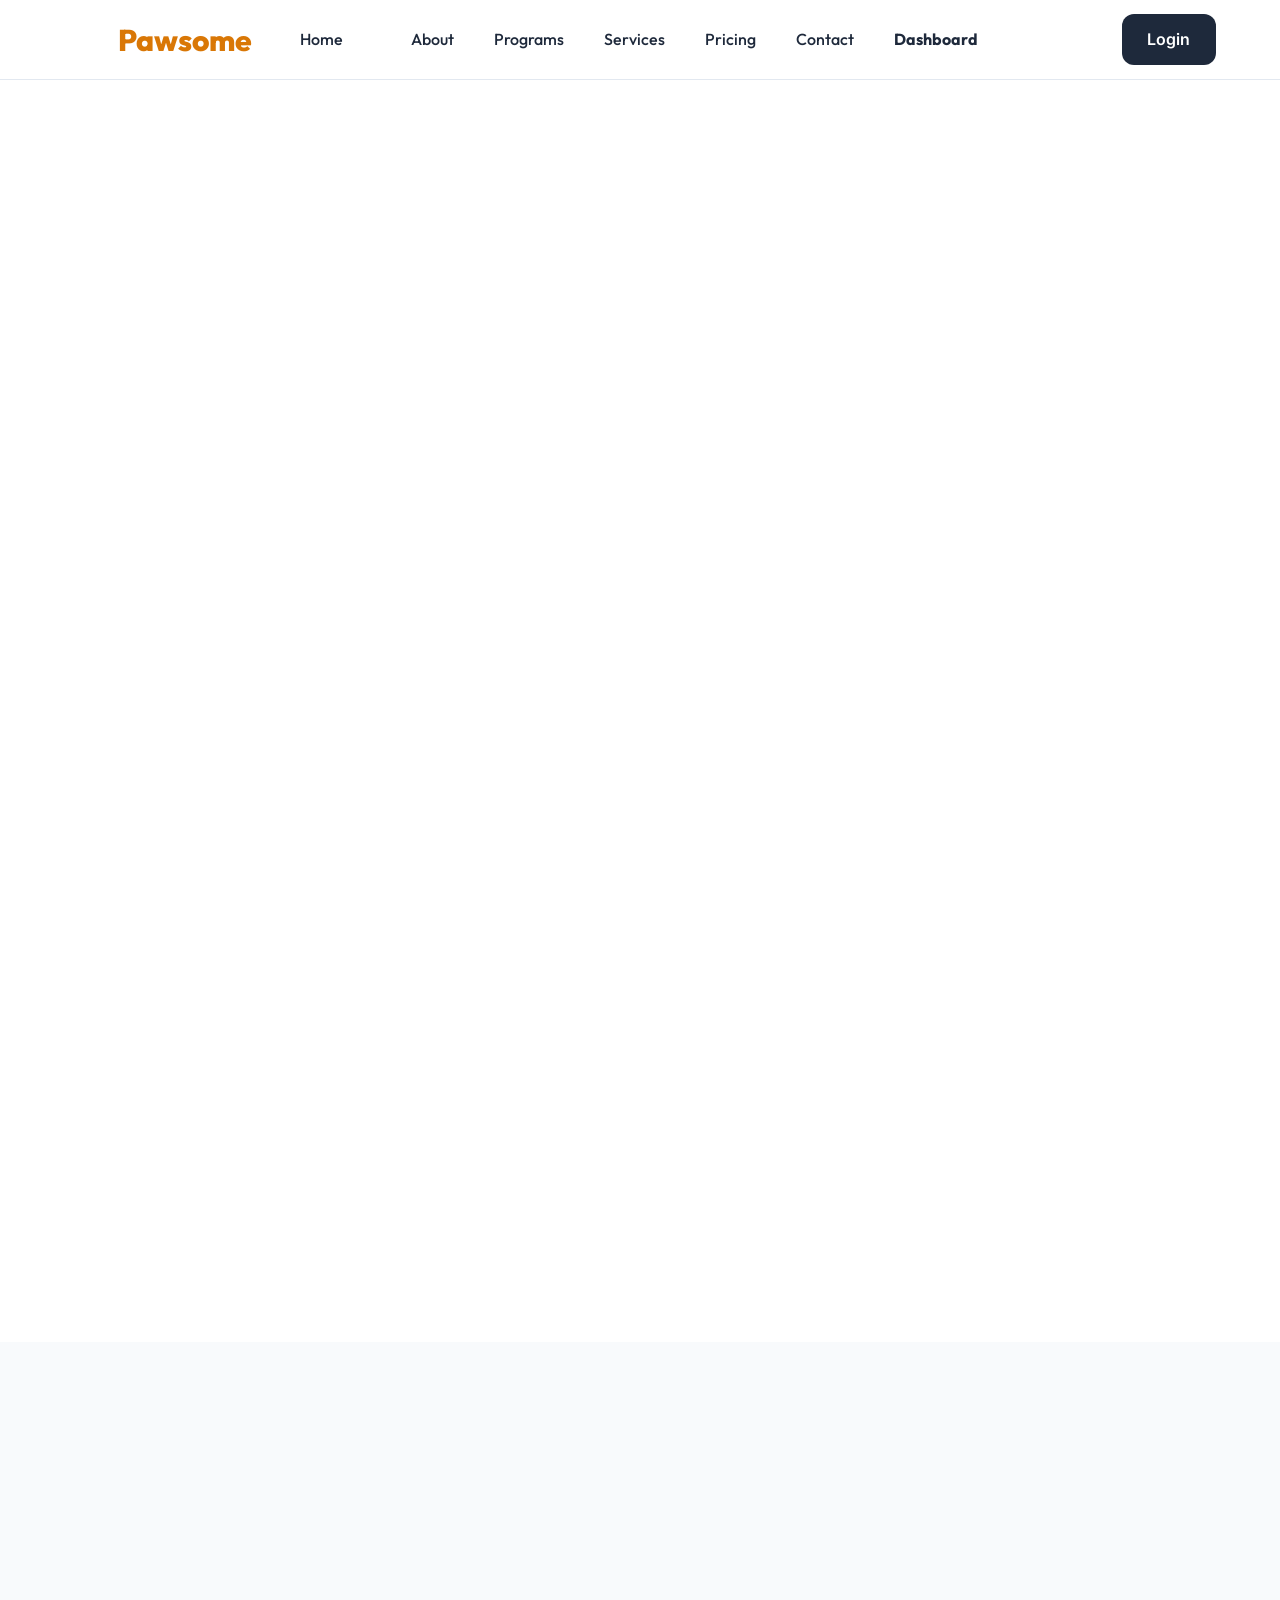
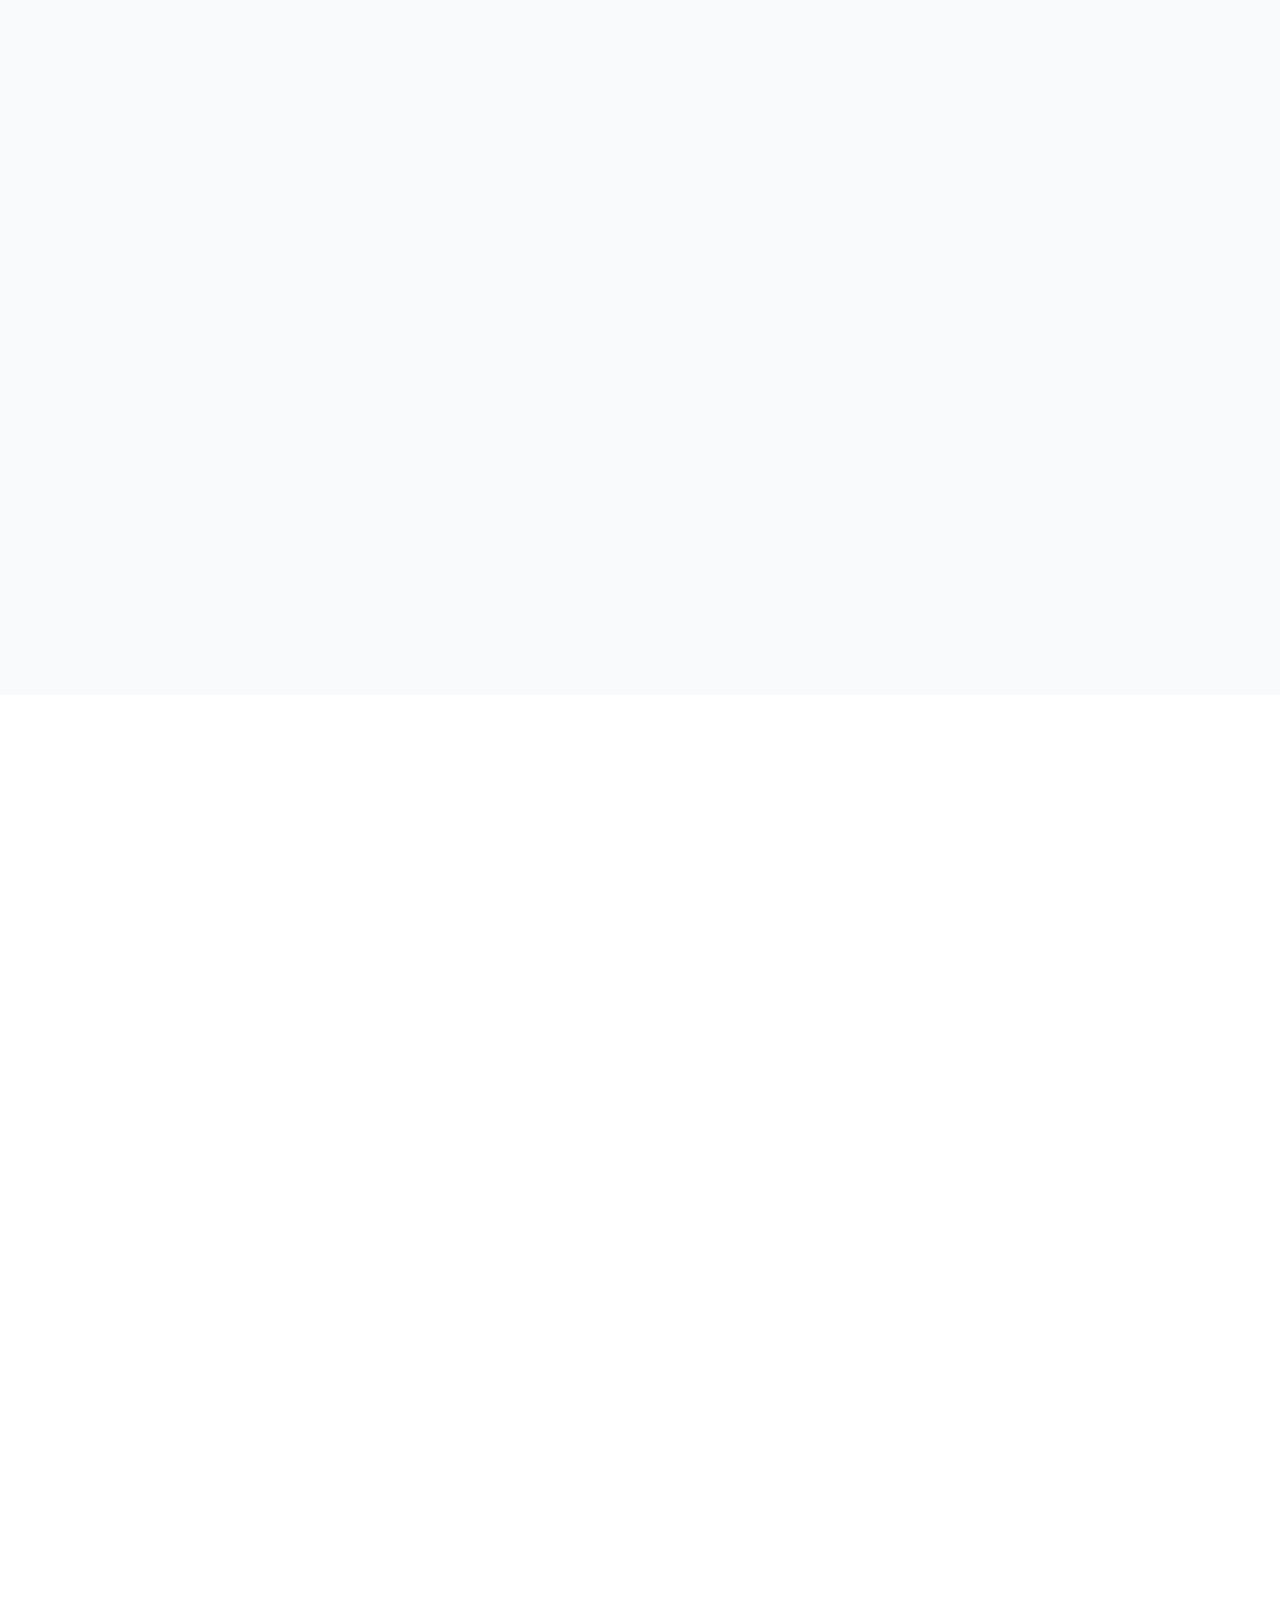
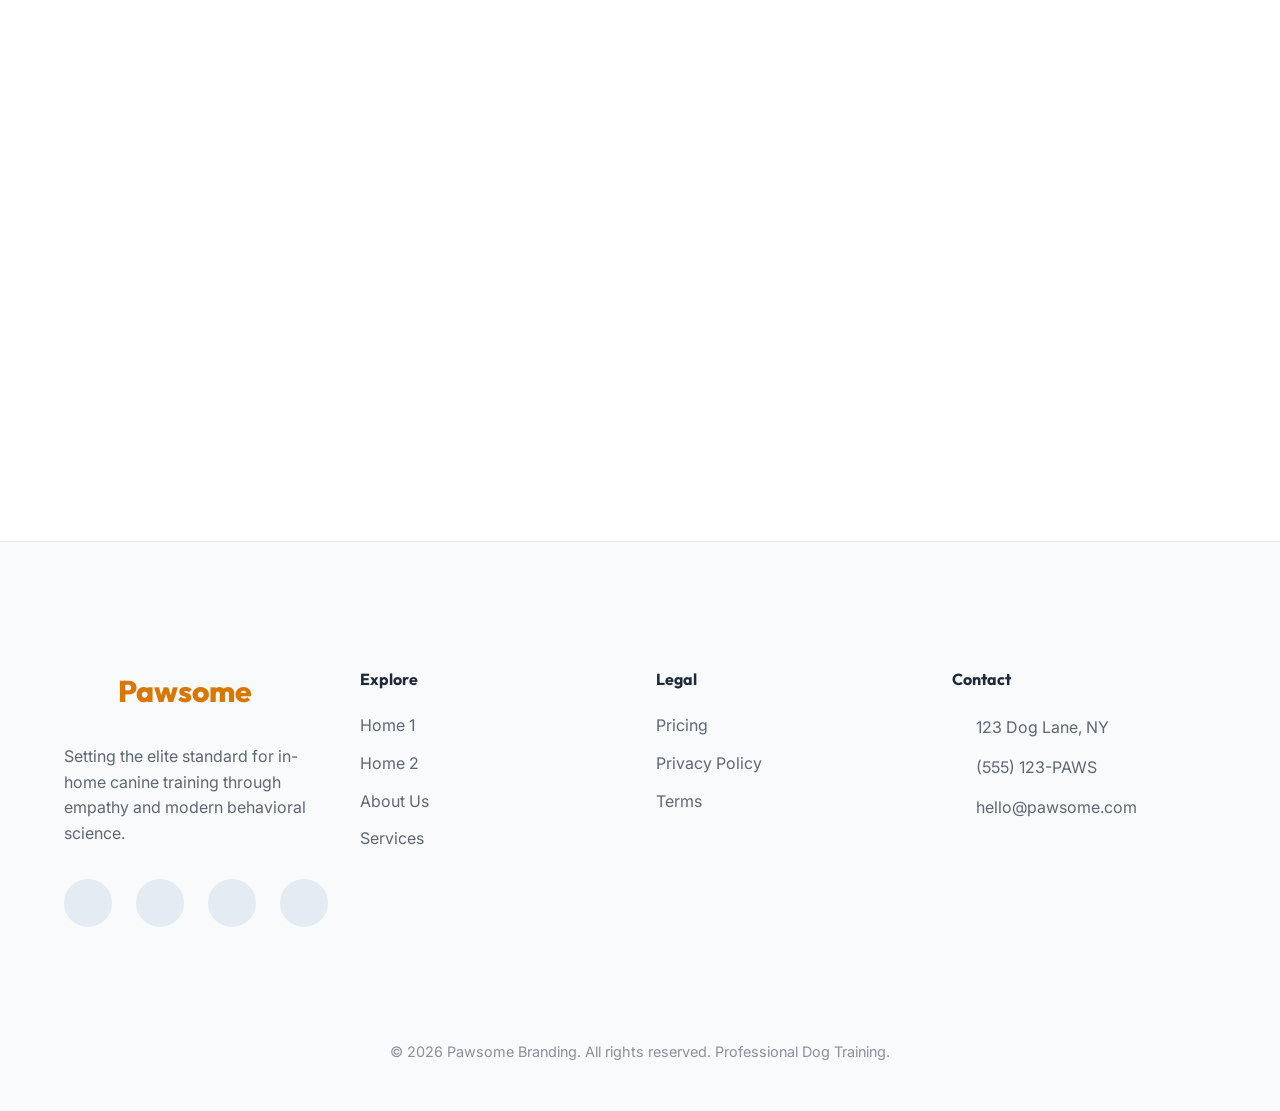
==== commit 1f1947c5: "changes" ====
--- a/about.html
+++ b/about.html
@@ -30,18 +30,24 @@
                 <a href="dashboard.html" style="font-weight: 700;">Dashboard</a>
                 <!-- Toggles inside menu for mobile ONLY -->
                 <div class="mobile-show" style="gap: 1.5rem; margin-top: 1rem; margin-bottom: 2rem;">
-                    <button id="theme-toggle-mob" class="btn" style="background: none; color: inherit; padding: 0.75rem; border: 1px solid var(--border); border-radius: 12px; flex: 1;"><i data-lucide="moon"></i> Theme</button>
-                    <button id="rtl-toggle-mob" class="btn" style="background: none; color: inherit; padding: 0.75rem; border: 1px solid var(--border); border-radius: 12px; flex: 1;"><i data-lucide="languages"></i> RTL</button>
-                </div>
-                
-                <a href="login.html" class="btn btn-primary mobile-show" style="margin-top: 1rem; color: white; text-align: center;">Login</a>
+                    <button id="theme-toggle-mob" class="btn"
+                        style="background: none; color: inherit; padding: 0.75rem; border: 1px solid var(--border); border-radius: 12px; flex: 1;"><i
+                            data-lucide="moon"></i> Theme</button>
+                    <button id="rtl-toggle-mob" class="btn"
+                        style="background: none; color: inherit; padding: 0.75rem; border: 1px solid var(--border); border-radius: 12px; flex: 1;"><i
+                            data-lucide="languages"></i> RTL</button>
+                </div>
+
+                <a href="login.html" class="btn btn-primary mobile-show"
+                    style="margin-top: 1rem; color: white; text-align: center;">Login</a>
             </nav>
             <div class="header-actions">
-                <button id="theme-toggle" class="btn mobile-hide" style="background: none; color: inherit; padding: 0.5rem;"><i
-                        data-lucide="moon"></i></button>
-                <button id="rtl-toggle" class="btn mobile-hide" style="background: none; color: inherit; padding: 0.5rem;"><i
-                        data-lucide="languages"></i></button>
-                <button id="mobile-menu-trigger" style="background: none; border: none; cursor: pointer; color: inherit; padding: 0.5rem;">
+                <button id="theme-toggle" class="btn mobile-hide"
+                    style="background: none; color: inherit; padding: 0.5rem;"><i data-lucide="moon"></i></button>
+                <button id="rtl-toggle" class="btn mobile-hide"
+                    style="background: none; color: inherit; padding: 0.5rem;"><i data-lucide="languages"></i></button>
+                <button id="mobile-menu-trigger"
+                    style="background: none; border: none; cursor: pointer; color: inherit; padding: 0.5rem;">
                     <i data-lucide="menu"></i>
                 </button>
                 <a href="login.html" class="btn btn-secondary mobile-hide">Login</a>
@@ -52,7 +58,7 @@
     <main>
         <!-- Section 1: Hero (About) -->
         <section class="reveal-zoom"
-            style="background: linear-gradient(rgba(0,0,0,0.6), rgba(0,0,0,0.6)), url('https://images.pexels.com/photos/1108099/pexels-photo-1108099.jpeg') no-repeat center center/cover; padding: 12rem 0; color: white; text-align: center;">
+            style="background: linear-gradient(rgba(0,0,0,0.6), rgba(0,0,0,0.6)), url('https://images.pexels.com/photos/264005/pexels-photo-264005.jpeg') no-repeat center center/cover; padding: 12rem 0; color: white; text-align: center;">
             <div class="container">
                 <h1 style="color: white; font-size: clamp(2.5rem, 8vw, 5rem); margin-bottom: 2rem;">A Legacy of
                     Behavioral Excellence</h1>
@@ -67,7 +73,7 @@
                 <div class="grid-resp-2">
                     <div class="reveal-left" style="display: flex; justify-content: center;">
                         <img src="assets/images/about-values.png" alt="Core Values"
-                            style="border-radius: 24px; box-shadow: clamp(10px, 2vw, 20px) clamp(10px, 2vw, 20px) 0 var(--primary); width: 100%; max-width: 500px; height: auto;">
+                            style="border-radius: 24px; box-shadow: clamp(10px, 2vw, 20px) clamp(10px, 2vw, 20px) 0 var(--primary); width: 100%; max-width: 350px; height: auto;">
                     </div>
                     <div class="reveal-right">
                         <span
@@ -107,7 +113,8 @@
                 <div class="grid-3" style="align-items: stretch;">
                     <div class="card reveal-left" style="text-align: center; padding: 2.5rem;">
                         <div class="card-img-wrapper">
-                            <img src="https://images.pexels.com/photos/191353/pexels-photo-191353.jpeg" alt="Compassion">
+                            <img src="https://images.pexels.com/photos/191353/pexels-photo-191353.jpeg"
+                                alt="Compassion">
                         </div>
                         <h3 style="margin-bottom: 1.5rem;">Compassion</h3>
                         <p style="opacity: 0.8; line-height: 1.7;">Compassion first in every session, building a bond
@@ -123,7 +130,7 @@
                     </div>
                     <div class="card reveal-right" style="text-align: center; padding: 2.5rem;">
                         <div class="card-img-wrapper">
-                            <img src="https://images.pexels.com/photos/10394140/pexels-photo-10394140.jpeg"
+                            <img src="https://images.pexels.com/photos/28346175/pexels-photo-28346175.jpeg"
                                 alt="Real-world">
                         </div>
                         <h3 style="margin-bottom: 1.5rem;">Real-world</h3>
@@ -162,7 +169,7 @@
                     <div class="reveal-right" style="display: flex; justify-content: center;">
                         <img src="https://images.pexels.com/photos/8327660/pexels-photo-8327660.jpeg"
                             alt="Team Collaboration"
-                            style="border-radius: 24px; box-shadow: clamp(-20px, -2vw, -10px) clamp(10px, 2vw, 20px) 0 var(--secondary); width: 100%; max-width: 500px; height: auto;">
+                            style="border-radius: 24px; box-shadow: clamp(-20px, -2vw, -10px) clamp(10px, 2vw, 20px) 0 var(--secondary); width: 100%; max-width: 350px; height: auto;">
                     </div>
                 </div>
             </div>
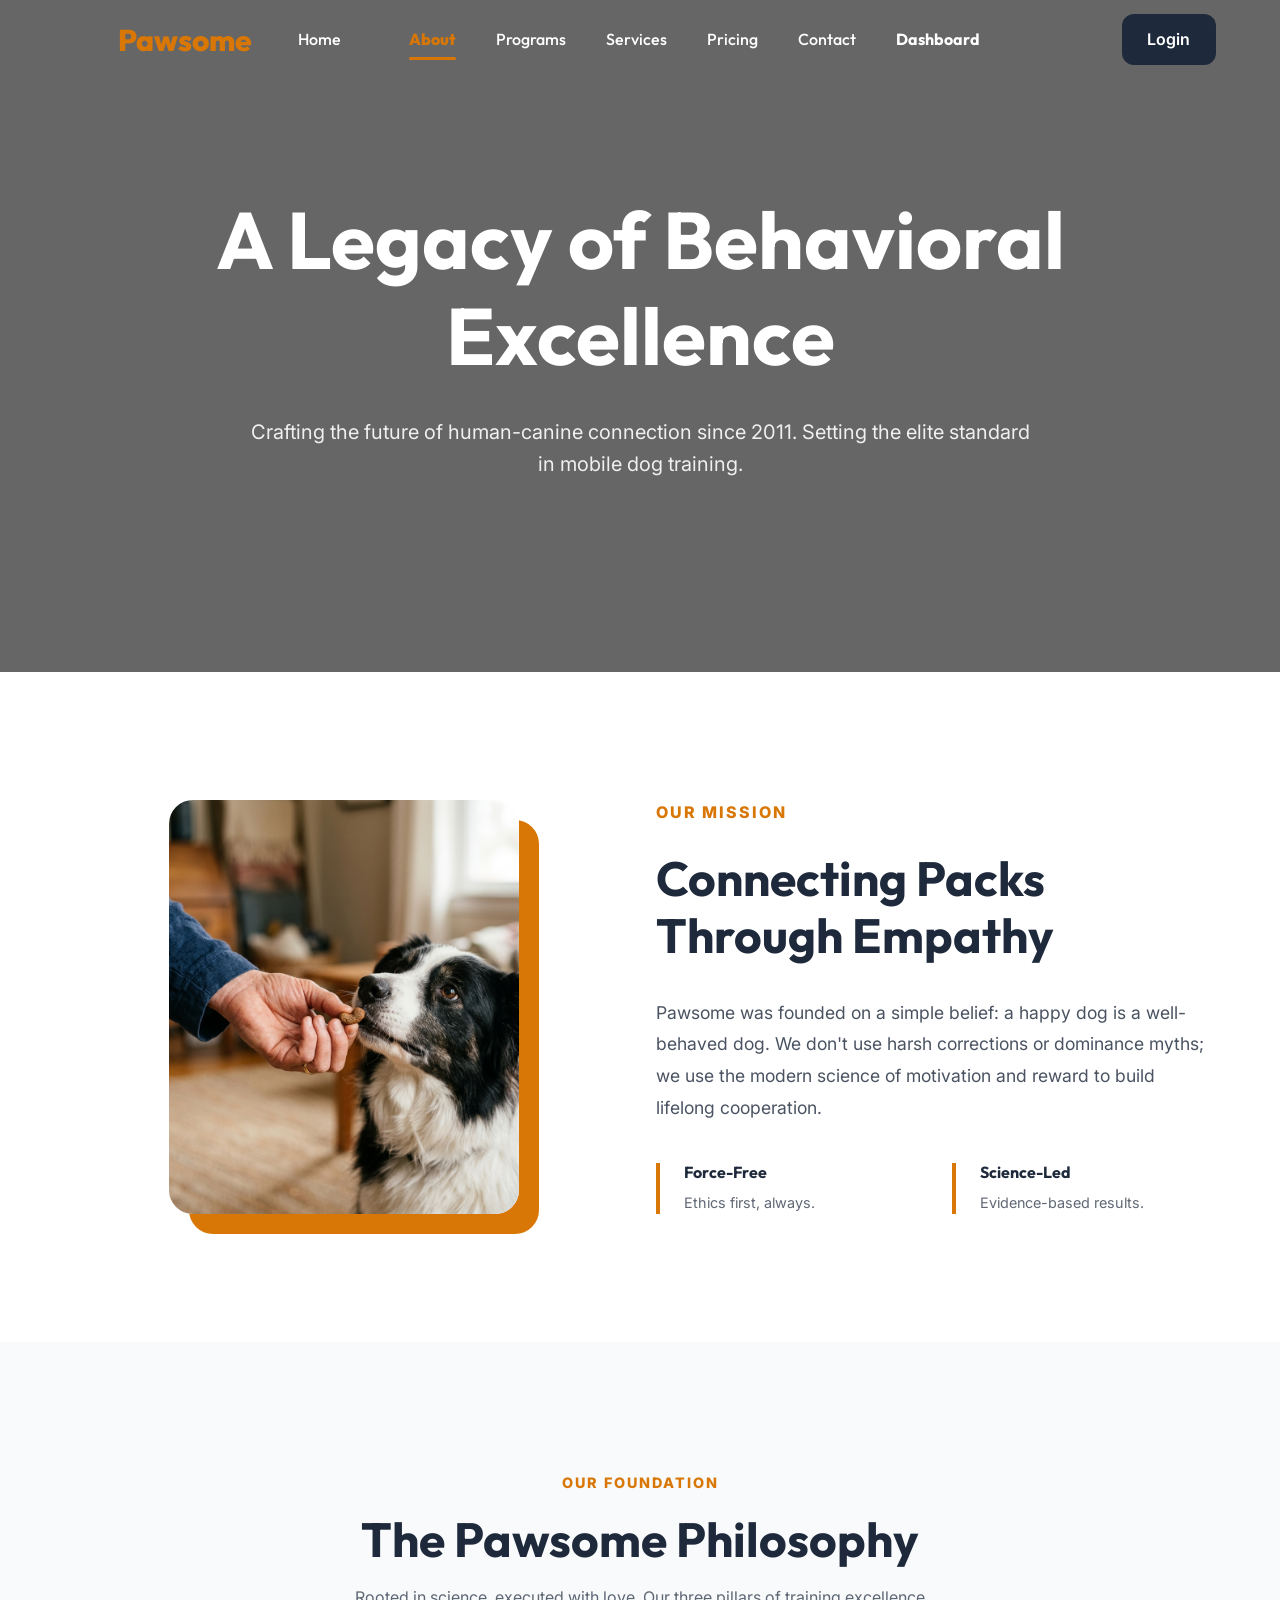
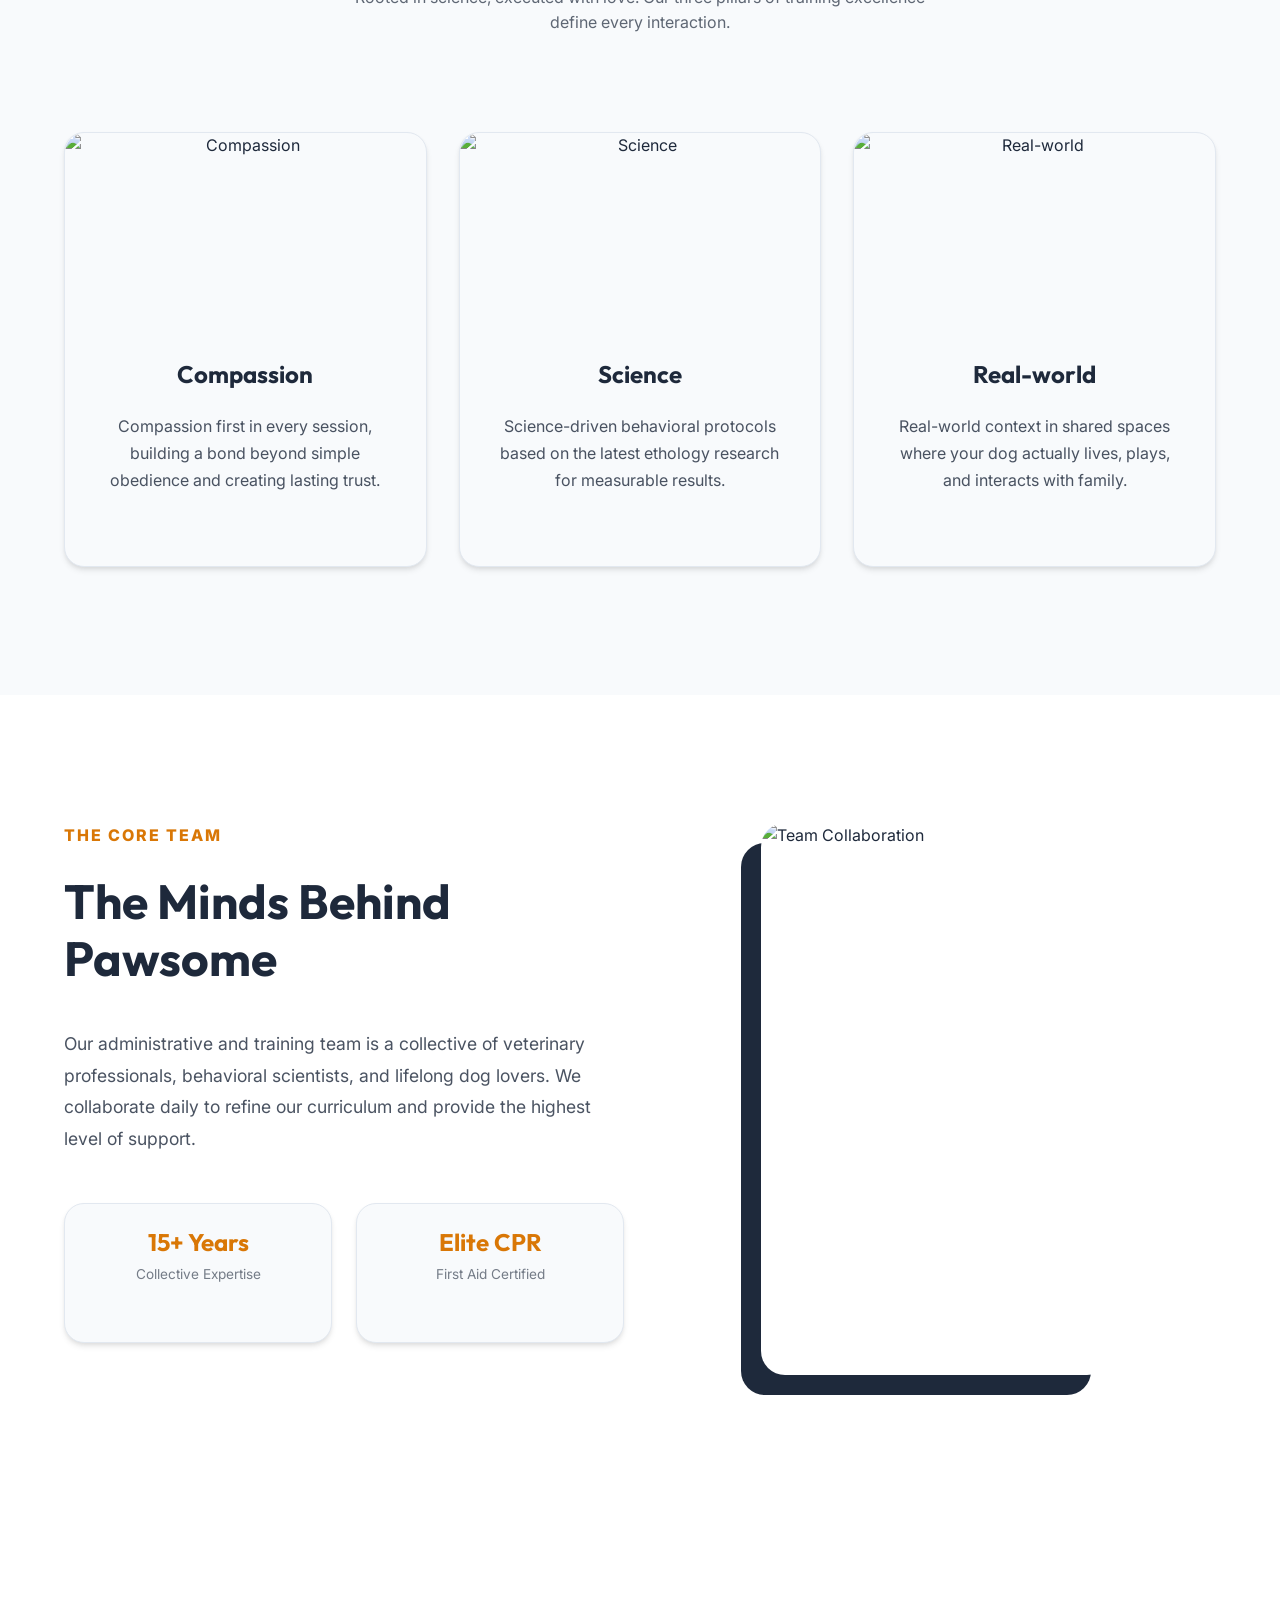
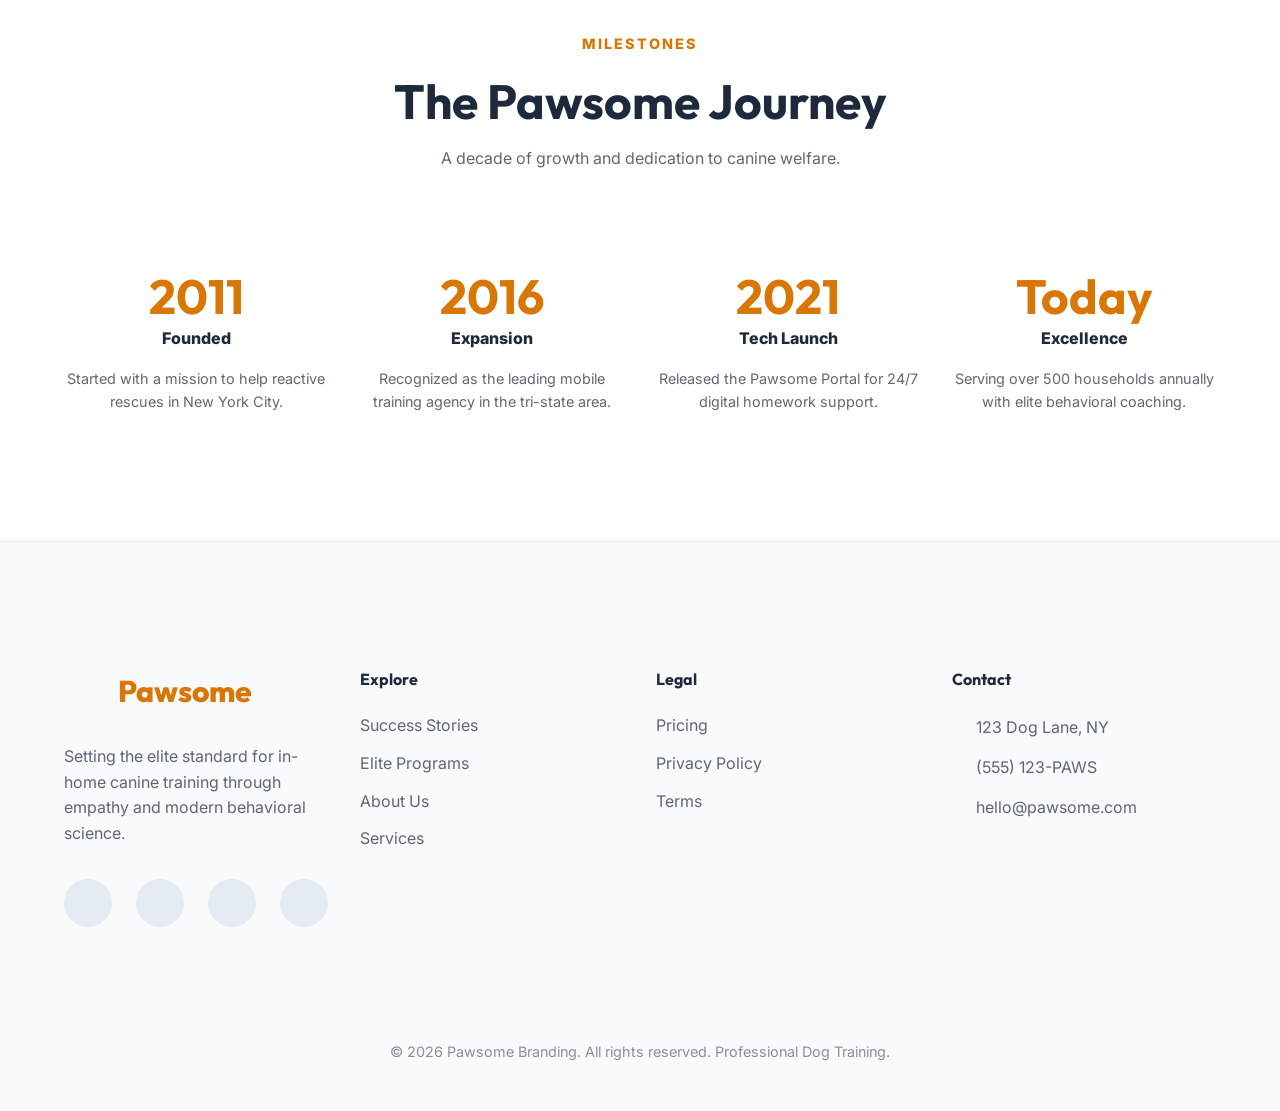
==== commit 4a57e44d: "recorrections" ====
--- a/about.html
+++ b/about.html
@@ -58,7 +58,7 @@
     <main>
         <!-- Section 1: Hero (About) -->
         <section class="reveal-zoom"
-            style="background: linear-gradient(rgba(0,0,0,0.6), rgba(0,0,0,0.6)), url('https://images.pexels.com/photos/264005/pexels-photo-264005.jpeg') no-repeat center center/cover; padding: 12rem 0; color: white; text-align: center;">
+            style="background-image: linear-gradient(rgba(0,0,0,0.6), rgba(0,0,0,0.6)), url('https://images.pexels.com/photos/264005/pexels-photo-264005.jpeg'); background-size: cover; background-position: center; background-repeat: no-repeat; padding: 12rem 0; color: white; text-align: center; width: 100%;">
             <div class="container">
                 <h1 style="color: white; font-size: clamp(2.5rem, 8vw, 5rem); margin-bottom: 2rem;">A Legacy of
                     Behavioral Excellence</h1>
@@ -234,8 +234,8 @@
                 <div>
                     <h4 style="margin-bottom: 1.5rem;">Explore</h4>
                     <ul style="display: flex; flex-direction: column; gap: 0.75rem; opacity: 0.7;">
-                        <li><a href="index.html">Home 1</a></li>
-                        <li><a href="home-premium.html">Home 2</a></li>
+                        <li><a href="index.html#testimonials">Success Stories</a></li>
+                        <li><a href="programs.html">Elite Programs</a></li>
                         <li><a href="about.html">About Us</a></li>
                         <li><a href="services.html">Services</a></li>
                     </ul>
--- a/styles/main.css
+++ b/styles/main.css
@@ -2,9 +2,11 @@
 
 :root {
     /* Brand Colors */
-    --primary: #D97706; /* High-end Golden Brown */
-    --secondary: #1E293B; /* Midnight Navy */
-    
+    --primary: #D97706;
+    /* High-end Golden Brown */
+    --secondary: #1E293B;
+    /* Midnight Navy */
+
     /* Semantic Colors */
     --bg-light: #FFFFFF;
     --bg-dark: #0F172A;
@@ -16,13 +18,13 @@
     --text-light: #1E293B;
     --text-dark: #F8FAFC;
     --border: #E2E8F0;
-    
+
     /* Defaults */
     --bg: var(--bg-light);
     --text: var(--text-light);
     --card-bg: var(--card-light);
     --glass: rgba(255, 255, 255, 0.8);
-    
+
     /* Spacing & Borders */
     --header-height: 80px;
     --sidebar-width: 280px;
@@ -43,10 +45,13 @@
 }
 
 * {
-    margin: 0; padding: 0; box-sizing: border-box;
-}
-
-body {
+    margin: 0;
+    padding: 0;
+    box-sizing: border-box;
+}
+
+body,
+html {
     font-family: 'Inter', sans-serif;
     background-color: var(--bg);
     color: var(--text);
@@ -55,7 +60,12 @@
     overflow-x: hidden;
 }
 
-h1, h2, h3, h4, h5, h6 {
+h1,
+h2,
+h3,
+h4,
+h5,
+h6 {
     font-family: 'Outfit', sans-serif;
     font-weight: 700;
     line-height: 1.2;
@@ -63,13 +73,34 @@
     word-break: break-word;
 }
 
-h1 { font-size: clamp(2.5rem, 8vw, 4.5rem); }
-h2 { font-size: clamp(2rem, 6vw, 3rem); }
-h3 { font-size: clamp(1.5rem, 4vw, 2rem); }
-
-a { text-decoration: none; color: inherit; transition: var(--transition); }
-ul { list-style: none; }
-img { max-width: 100%; height: auto; display: block; object-fit: cover; }
+h1 {
+    font-size: clamp(2.5rem, 8vw, 4.5rem);
+}
+
+h2 {
+    font-size: clamp(2rem, 6vw, 3rem);
+}
+
+h3 {
+    font-size: clamp(1.5rem, 4vw, 2rem);
+}
+
+a {
+    text-decoration: none;
+    color: inherit;
+    transition: var(--transition);
+}
+
+ul {
+    list-style: none;
+}
+
+img {
+    max-width: 100%;
+    height: auto;
+    display: block;
+    object-fit: cover;
+}
 
 .container {
     width: 100%;
@@ -79,26 +110,51 @@
 }
 
 @media (max-width: 768px) {
-    .container { padding: 0 1.5rem; }
-}
+    .container {
+        padding: 0 1.5rem;
+    }
+}
+
 @media (max-width: 480px) {
-    .container { padding: 0 1rem; }
+    .container {
+        padding: 0 1rem;
+    }
 }
 
 /* RTL Support */
-[dir="rtl"] { direction: rtl; text-align: right; }
+[dir="rtl"] {
+    direction: rtl;
+    text-align: right;
+}
 
 /* --- HEADER --- */
 header {
     height: var(--header-height);
+    background: transparent;
+    backdrop-filter: none;
+    border-bottom: 1px solid transparent;
+    position: fixed;
+    top: 0;
+    left: 0;
+    width: 100%;
+    z-index: 1000;
+    display: flex;
+    align-items: center;
+    transition: var(--transition);
+    color: white;
+    /* Ensure readability on hero sections by default */
+}
+
+header.scrolled {
     background: var(--glass);
     backdrop-filter: blur(12px);
     border-bottom: 1px solid var(--border);
-    position: fixed;
-    top: 0; left: 0; width: 100%;
-    z-index: 1000;
-    display: flex;
-    align-items: center;
+    color: var(--text);
+    /* Switch back to the theme's text color */
+}
+
+header.scrolled #mobile-menu-trigger {
+    color: var(--text);
 }
 
 .logo-brand {
@@ -121,46 +177,81 @@
     stroke-width: 2.5px;
 }
 
-.nav-links { display: flex; align-items: center; gap: 2.5rem; }
-.nav-links a { position: relative; font-weight: 500; font-family: 'Outfit', sans-serif; display: flex; align-items: center; gap: 0.5rem; }
-.nav-links a:hover { color: var(--primary); }
+.nav-links {
+    display: flex;
+    align-items: center;
+    gap: 2.5rem;
+}
+
+.nav-links a {
+    position: relative;
+    font-weight: 500;
+    font-family: 'Outfit', sans-serif;
+    display: flex;
+    align-items: center;
+    gap: 0.5rem;
+}
+
+.nav-links a:hover {
+    color: var(--primary);
+}
 
 /* ✨ DROPDOWN STYLES */
-.dropdown { position: relative; }
+.dropdown {
+    position: relative;
+}
+
 .dropdown-menu {
     position: absolute;
-    top: 100%; /* Remove gap! */
+    top: 100%;
+    /* Remove gap! */
     left: 0;
     width: 250px;
     background: var(--card-bg);
     border: 1px solid var(--border);
     border-radius: 12px;
-    box-shadow: 0 10px 30px rgba(0,0,0,0.1);
+    box-shadow: 0 10px 30px rgba(0, 0, 0, 0.1);
     display: none;
     flex-direction: column;
     padding: 0.75rem;
     z-index: 3000;
-    margin-top: 0; /* Tight alignment */
-    padding-top: 1rem; /* Internal padding for bridge */
-}
+    margin-top: 0;
+    /* Tight alignment */
+    padding-top: 1rem;
+    /* Internal padding for bridge */
+}
+
 .dropdown::after {
     content: '';
     position: absolute;
-    top: 100%; left: 0; width: 100%; height: 20px; /* Invisible hover bridge */
+    top: 100%;
+    left: 0;
+    width: 100%;
+    height: 20px;
+    /* Invisible hover bridge */
     display: none;
 }
-.dropdown:hover::after { display: block; }
+
+.dropdown:hover::after {
+    display: block;
+}
+
 .dropdown-menu a {
     padding: 0.75rem 1rem;
     border-radius: 8px;
     font-size: 0.95rem;
     white-space: nowrap;
 }
-.dropdown-menu a:hover { background: rgba(217, 119, 6, 0.05); }
+
+.dropdown-menu a:hover {
+    background: rgba(217, 119, 6, 0.05);
+}
 
 /* Show on Hover (Desktop) */
 @media (min-width: 993px) {
-    .dropdown:hover .dropdown-menu { display: flex; }
+    .dropdown:hover .dropdown-menu {
+        display: flex;
+    }
 }
 
 /* --- ✨ Active State Highlight --- */
@@ -168,28 +259,32 @@
     color: var(--primary);
     font-weight: 800;
 }
+
 .nav-links a.active::after {
     content: '';
     position: absolute;
-    bottom: -8px; left: 0; width: 100%; height: 3px;
+    bottom: -8px;
+    left: 0;
+    width: 100%;
+    height: 3px;
     background: var(--primary);
     border-radius: 2px;
 }
 
-.header-actions { 
-    display: flex; 
-    align-items: center; 
-    gap: 0.75rem; 
+.header-actions {
+    display: flex;
+    align-items: center;
+    gap: 0.75rem;
 }
 
 /* 📱 Mobile Menu Styles */
-#mobile-menu-trigger { 
-    display: none; 
-    background: none; 
-    border: none; 
-    cursor: pointer; 
-    color: var(--text); 
-    padding: 0.5rem; 
+#mobile-menu-trigger {
+    display: none;
+    background: none;
+    border: none;
+    cursor: pointer;
+    color: inherit;
+    padding: 0.5rem;
     transition: var(--transition);
 }
 
@@ -198,29 +293,34 @@
 }
 
 @media (max-width: 1100px) {
-    #mobile-menu-trigger { display: block; }
+    #mobile-menu-trigger {
+        display: block;
+    }
 
     .nav-links {
         display: flex;
         position: fixed;
         top: 0;
-        right: -100%; /* Fully Hidden */
+        right: -100%;
+        /* Fully Hidden */
         width: 320px;
         height: 100vh;
         background: var(--card-bg);
         border-left: 1px solid var(--border);
         flex-direction: column;
-        padding: 6rem 2rem 2rem; /* Buffer for close/logo */
+        padding: 6rem 2rem 2rem;
+        /* Buffer for close/logo */
         gap: 0.5rem;
         text-align: left;
-        box-shadow: -10px 0 30px rgba(0,0,0,0.1);
+        box-shadow: -10px 0 30px rgba(0, 0, 0, 0.1);
         z-index: 3000;
         transition: right 0.4s cubic-bezier(0.4, 0, 0.2, 1);
         overflow-y: auto;
     }
 
     .nav-links.active {
-        right: 0; /* Slide In */
+        right: 0;
+        /* Slide In */
     }
 
     /* Animation for items */
@@ -240,29 +340,47 @@
         transition-delay: calc(0.05s * var(--i, 0));
     }
 
-    .nav-links a.active { background: rgba(217, 119, 6, 0.1); color: var(--primary); }
-    
+    .nav-links a.active {
+        background: rgba(217, 119, 6, 0.1);
+        color: var(--primary);
+    }
+
     .dropdown-menu {
         position: static;
         width: 100%;
         box-shadow: none;
         border: 1px solid var(--border);
-        background: rgba(0,0,0,0.02);
+        background: rgba(0, 0, 0, 0.02);
         margin: 0.5rem 0;
         padding: 0.5rem;
-        display: none; 
-    }
-    
-    .dropdown.active .dropdown-menu { display: flex; }
-    .dropdown-trigger i { transition: transform 0.3s; }
-    .dropdown.active .dropdown-trigger i { transform: rotate(180deg); }
-
-    .mobile-hide { display: none !important; }
-    .mobile-show { display: flex !important; }
+        display: none;
+    }
+
+    .dropdown.active .dropdown-menu {
+        display: flex;
+    }
+
+    .dropdown-trigger i {
+        transition: transform 0.3s;
+    }
+
+    .dropdown.active .dropdown-trigger i {
+        transform: rotate(180deg);
+    }
+
+    .mobile-hide {
+        display: none !important;
+    }
+
+    .mobile-show {
+        display: flex !important;
+    }
 }
 
 @media (min-width: 1101px) {
-    .mobile-show { display: none !important; }
+    .mobile-show {
+        display: none !important;
+    }
 }
 
 /* --- FOOTER --- */
@@ -400,25 +518,25 @@
 .card-cta::after {
     content: '';
     position: absolute;
-    bottom: 2px;
+    bottom: 0px;
     left: 0;
     width: 0;
-    height: 8px;
+    height: 2px;
     background: var(--primary);
-    opacity: 0.15;
-    z-index: -1;
     transition: var(--transition);
-    border-radius: 2px;
-}
-
+}
+
+.card:hover .card-cta::after,
 .card-cta:hover::after {
     width: 100%;
 }
 
+
 .card-cta i {
     transition: transform 0.3s cubic-bezier(0.4, 0, 0.2, 1);
 }
 
+.card:hover .card-cta i,
 .card-cta:hover i {
     transform: translateX(6px);
 }
@@ -435,22 +553,42 @@
     transition: var(--transition);
     border: none;
     gap: 0.5rem;
-    color: white; /* Ensure text/icons are white by default in buttons */
+    color: white;
+    /* Ensure text/icons are white by default in buttons */
 }
 
 /* Fix for Lucide Icons */
-i[data-lucide], svg.lucide {
+i[data-lucide],
+svg.lucide {
     width: 20px;
     height: 20px;
     stroke-width: 2.5px;
     display: inline-block;
 }
 
-.btn-primary { background: var(--primary); color: white; }
-.btn-primary:hover { background: var(--secondary); transform: scale(1.05); }
-
-.btn-secondary { background: var(--secondary); color: white; }
-.btn-secondary:hover { background: var(--primary); transform: scale(1.05); }
+svg.lucide-star {
+    fill: var(--primary);
+}
+
+.btn-primary {
+    background: var(--primary);
+    color: white;
+}
+
+.btn-primary:hover {
+    background: var(--secondary);
+    transform: scale(1.05) !important;
+}
+
+.btn-secondary {
+    background: var(--secondary);
+    color: white;
+}
+
+.btn-secondary:hover {
+    background: var(--primary);
+    transform: scale(1.05);
+}
 
 /* Dark Mode Button Fixes */
 [data-theme="dark"] .btn-primary {
@@ -494,7 +632,11 @@
 }
 
 /* --- SECTIONS --- */
-section { padding: clamp(4rem, 10vw, 8rem) 0; overflow: hidden; }
+section {
+    padding: clamp(4rem, 10vw, 8rem) 0;
+    overflow: hidden;
+}
+
 .hero-section {
     padding: clamp(6rem, 15vw, 12rem) 0;
     min-height: clamp(500px, 80vh, 900px);
@@ -505,53 +647,127 @@
 }
 
 @media (max-width: 768px) {
-    section { padding: 4rem 0; }
-    .hero-section { height: auto; min-height: 80vh; text-align: center; }
+    section {
+        padding: 4rem 0;
+    }
+
+    .hero-section {
+        height: auto;
+        min-height: 80vh;
+        text-align: center;
+    }
 }
 
 /* --- REVEAL ANIMATIONS --- */
-.reveal, .reveal-left, .reveal-right, .reveal-zoom {
+.reveal,
+.reveal-left,
+.reveal-right,
+.reveal-zoom {
     opacity: 0;
     transition: all 1s ease-out;
 }
-.reveal { transform: translateY(50px); }
-.reveal-left { transform: translateX(-80px); }
-.reveal-right { transform: translateX(80px); }
-.reveal-zoom { transform: scale(0.85); }
-
-.reveal.active, .reveal-left.active, .reveal-right.active, .reveal-zoom.active {
-    opacity: 1; transform: translate(0) scale(1);
+
+.reveal {
+    transform: translateY(50px);
+}
+
+.reveal-left {
+    transform: translateX(-80px);
+}
+
+.reveal-right {
+    transform: translateX(80px);
+}
+
+.reveal-zoom {
+    transform: scale(0.85);
+}
+
+.reveal.active,
+.reveal-left.active,
+.reveal-right.active,
+.reveal-zoom.active {
+    opacity: 1;
+    transform: translate(0) scale(1);
 }
 
 /* --- CARDS & GRID --- */
-.grid-2, .grid-3, .grid-4 { 
-    display: grid; 
-    gap: 2rem; 
+.grid-2,
+.grid-3,
+.grid-4 {
+    display: grid;
+    gap: 2rem;
     width: 100%;
 }
-.grid-2 { grid-template-columns: repeat(2, 1fr); }
-.grid-3 { grid-template-columns: repeat(3, 1fr); }
-.grid-4 { grid-template-columns: repeat(4, 1fr); }
+
+.grid-2 {
+    grid-template-columns: repeat(2, 1fr);
+}
+
+.grid-3 {
+    grid-template-columns: repeat(3, 1fr);
+}
+
+.grid-4 {
+    grid-template-columns: repeat(4, 1fr);
+}
 
 /* Responsive Grid Utilities */
-.grid-resp-2 { display: grid; grid-template-columns: repeat(2, 1fr); gap: 2rem; }
+.grid-resp-2 {
+    display: grid;
+    grid-template-columns: repeat(2, 1fr);
+    gap: 2rem;
+}
+
 @media (max-width: 768px) {
-    .grid-resp-2 { grid-template-columns: 1fr; gap: 1.5rem; }
+    .grid-resp-2 {
+        grid-template-columns: 1fr;
+        gap: 1.5rem;
+    }
 }
 
 @media (max-width: 1024px) {
-    .grid-4 { grid-template-columns: repeat(2, 1fr); }
-    .grid-2, .grid-3 { gap: 2rem; }
+    .grid-4 {
+        grid-template-columns: repeat(2, 1fr);
+    }
+
+    .grid-2,
+    .grid-3 {
+        gap: 2rem;
+    }
 }
 
 @media (max-width: 768px) {
-    .grid-3 { grid-template-columns: repeat(2, 1fr); }
-    .grid-2 { grid-template-columns: 1fr; }
-    .grid-2, .grid-3, .grid-4 { gap: 1.5rem; }
-    .mobile-text-center { text-align: center !important; }
-    .mobile-hide { display: none !important; }
-    .hero-section { text-align: center; }
-    .hero-section .btn { width: 100%; margin-bottom: 0.5rem; }
+    .grid-3 {
+        grid-template-columns: repeat(2, 1fr);
+    }
+
+    .grid-2 {
+        grid-template-columns: 1fr;
+    }
+
+    .grid-2,
+    .grid-3,
+    .grid-4 {
+        gap: 1.5rem;
+    }
+
+    .mobile-text-center {
+        text-align: center !important;
+    }
+
+    .mobile-hide {
+        display: none !important;
+    }
+
+    .hero-section {
+        text-align: center;
+    }
+
+    .hero-section .btn {
+        width: 100%;
+        margin-bottom: 0.5rem;
+    }
 }
 
 /* --- FOOTER GRID --- */
@@ -562,57 +778,85 @@
 }
 
 @media (max-width: 1024px) {
-    .footer-grid { grid-template-columns: repeat(2, 1fr); gap: 2rem; }
+    .footer-grid {
+        grid-template-columns: repeat(2, 1fr);
+        gap: 2rem;
+    }
 }
 
 @media (max-width: 580px) {
-    .grid-3 { grid-template-columns: 1fr; }
-    .footer-grid { grid-template-columns: repeat(2, 1fr); gap: 2rem 1rem; }
-    .footer-grid > div:first-child, .footer-grid > div:last-child { grid-column: span 2; }
+    .grid-3 {
+        grid-template-columns: 1fr;
+    }
+
+    .footer-grid {
+        grid-template-columns: repeat(2, 1fr);
+        gap: 2rem 1rem;
+    }
+
+    .footer-grid>div:first-child,
+    .footer-grid>div:last-child {
+        grid-column: span 2;
+    }
 }
 
 /* End of animations */
 
 /* --- AUTH PAGES --- */
 .auth-wrapper {
-    min-height: 100vh; 
-    display: flex; 
-    align-items: center; 
+    min-height: 100vh;
+    display: flex;
+    align-items: center;
     justify-content: center;
     padding: 2rem 1rem;
     background: linear-gradient(135deg, var(--bg-dark), var(--primary));
 }
+
 .auth-card {
     background: var(--card-bg);
-    width: 90%; max-width: 500px;
+    width: 90%;
+    max-width: 500px;
     padding: clamp(2rem, 8vw, 4rem);
     border-radius: 24px;
     border: 1px solid var(--border);
-    box-shadow: 0 40px 100px rgba(0,0,0,0.3);
+    box-shadow: 0 40px 100px rgba(0, 0, 0, 0.3);
     text-align: center;
     margin: 2rem auto;
 }
+
 .auth-input {
-    width: 100%; padding: 1rem; margin-bottom: 1.25rem;
-    border: 1px solid var(--border); border-radius: 12px;
-    background: var(--bg); color: var(--text);
+    width: 100%;
+    padding: 1rem;
+    margin-bottom: 1.25rem;
+    border: 1px solid var(--border);
+    border-radius: 12px;
+    background: var(--bg);
+    color: var(--text);
     font-size: 1rem;
 }
 
-.auth-card a { 
+.auth-card a:not(.logo-brand) {
     color: var(--primary);
     font-weight: 700;
     text-decoration: none;
-    transition: var(--transition); 
-}
-
-.auth-card a:hover { 
+    transition: var(--transition);
+}
+
+.auth-card a:not(.logo-brand):hover {
     color: var(--secondary) !important;
     text-decoration: underline;
 }
 
+[data-theme="dark"] .auth-card a:not(.logo-brand):hover {
+    color: white !important;
+}
+
 /* --- DASHBOARD --- */
-.dash-layout { display: flex; min-height: 100vh; }
+.dash-layout {
+    display: flex;
+    min-height: 100vh;
+}
+
 .sidebar {
     width: var(--sidebar-width);
     background: var(--card-bg);
@@ -620,33 +864,73 @@
     position: fixed;
     height: 100vh;
     padding: 2rem;
-    display: flex; flex-direction: column;
-}
+    display: flex;
+    flex-direction: column;
+}
+
 .dash-content {
-    flex: 1; margin-left: var(--sidebar-width);
+    flex: 1;
+    margin-left: var(--sidebar-width);
     padding: 3rem;
 }
 
 /* --- POPUP --- */
 .popup-overlay {
-    position: fixed; top: 0; left: 0; width: 100%; height: 100%;
-    background: rgba(0,0,0,0.6); backdrop-filter: blur(5px);
-    display: none; align-items: center; justify-content: center;
+    position: fixed;
+    top: 0;
+    left: 0;
+    width: 100%;
+    height: 100%;
+    background: rgba(0, 0, 0, 0.6);
+    backdrop-filter: blur(5px);
+    display: none;
+    align-items: center;
+    justify-content: center;
     z-index: 2000;
 }
+
 .popup-card {
-    background: var(--card-bg); padding: 3rem; border-radius: 24px;
-    width: 100%; max-width: 450px; position: relative;
+    background: var(--card-bg);
+    padding: 3rem;
+    border-radius: 24px;
+    width: 100%;
+    max-width: 450px;
+    position: relative;
     animation: popupIn 0.3s ease-out;
 }
-@keyframes popupIn { from { transform: scale(0.9); opacity: 0; } to { transform: scale(1); opacity: 1; } }
+
+@keyframes popupIn {
+    from {
+        transform: scale(0.9);
+        opacity: 0;
+    }
+
+    to {
+        transform: scale(1);
+        opacity: 1;
+    }
+}
 
 /* Responsiveness */
 @media (max-width: 992px) {
-    .grid-2, .grid-3 { grid-template-columns: 1fr; }
-    .main-content { margin-left: 0; }
-    .sidebar { transform: translateX(-100%); }
-    .sidebar.active { transform: translateX(0); width: 100%; }
+
+    .grid-2,
+    .grid-3 {
+        grid-template-columns: 1fr;
+    }
+
+    .main-content {
+        margin-left: 0;
+    }
+
+    .sidebar {
+        transform: translateX(-100%);
+    }
+
+    .sidebar.active {
+        transform: translateX(0);
+        width: 100%;
+    }
 }
 
 /* --- BACK TO TOP BUTTON --- */
@@ -664,7 +948,7 @@
     align-items: center;
     justify-content: center;
     cursor: pointer;
-    box-shadow: 0 4px 20px rgba(0,0,0,0.2);
+    box-shadow: 0 4px 20px rgba(0, 0, 0, 0.2);
     z-index: 800;
     opacity: 0;
     visibility: hidden;
@@ -681,7 +965,7 @@
 .back-to-top-btn:hover {
     transform: translateY(-8px) scale(1.1);
     background: var(--secondary);
-    box-shadow: 0 12px 24px rgba(0,0,0,0.3);
+    box-shadow: 0 12px 24px rgba(0, 0, 0, 0.3);
 }
 
 .back-to-top-btn i {
@@ -696,4 +980,4 @@
         bottom: 1.5rem;
         right: 1.5rem;
     }
-}
+}
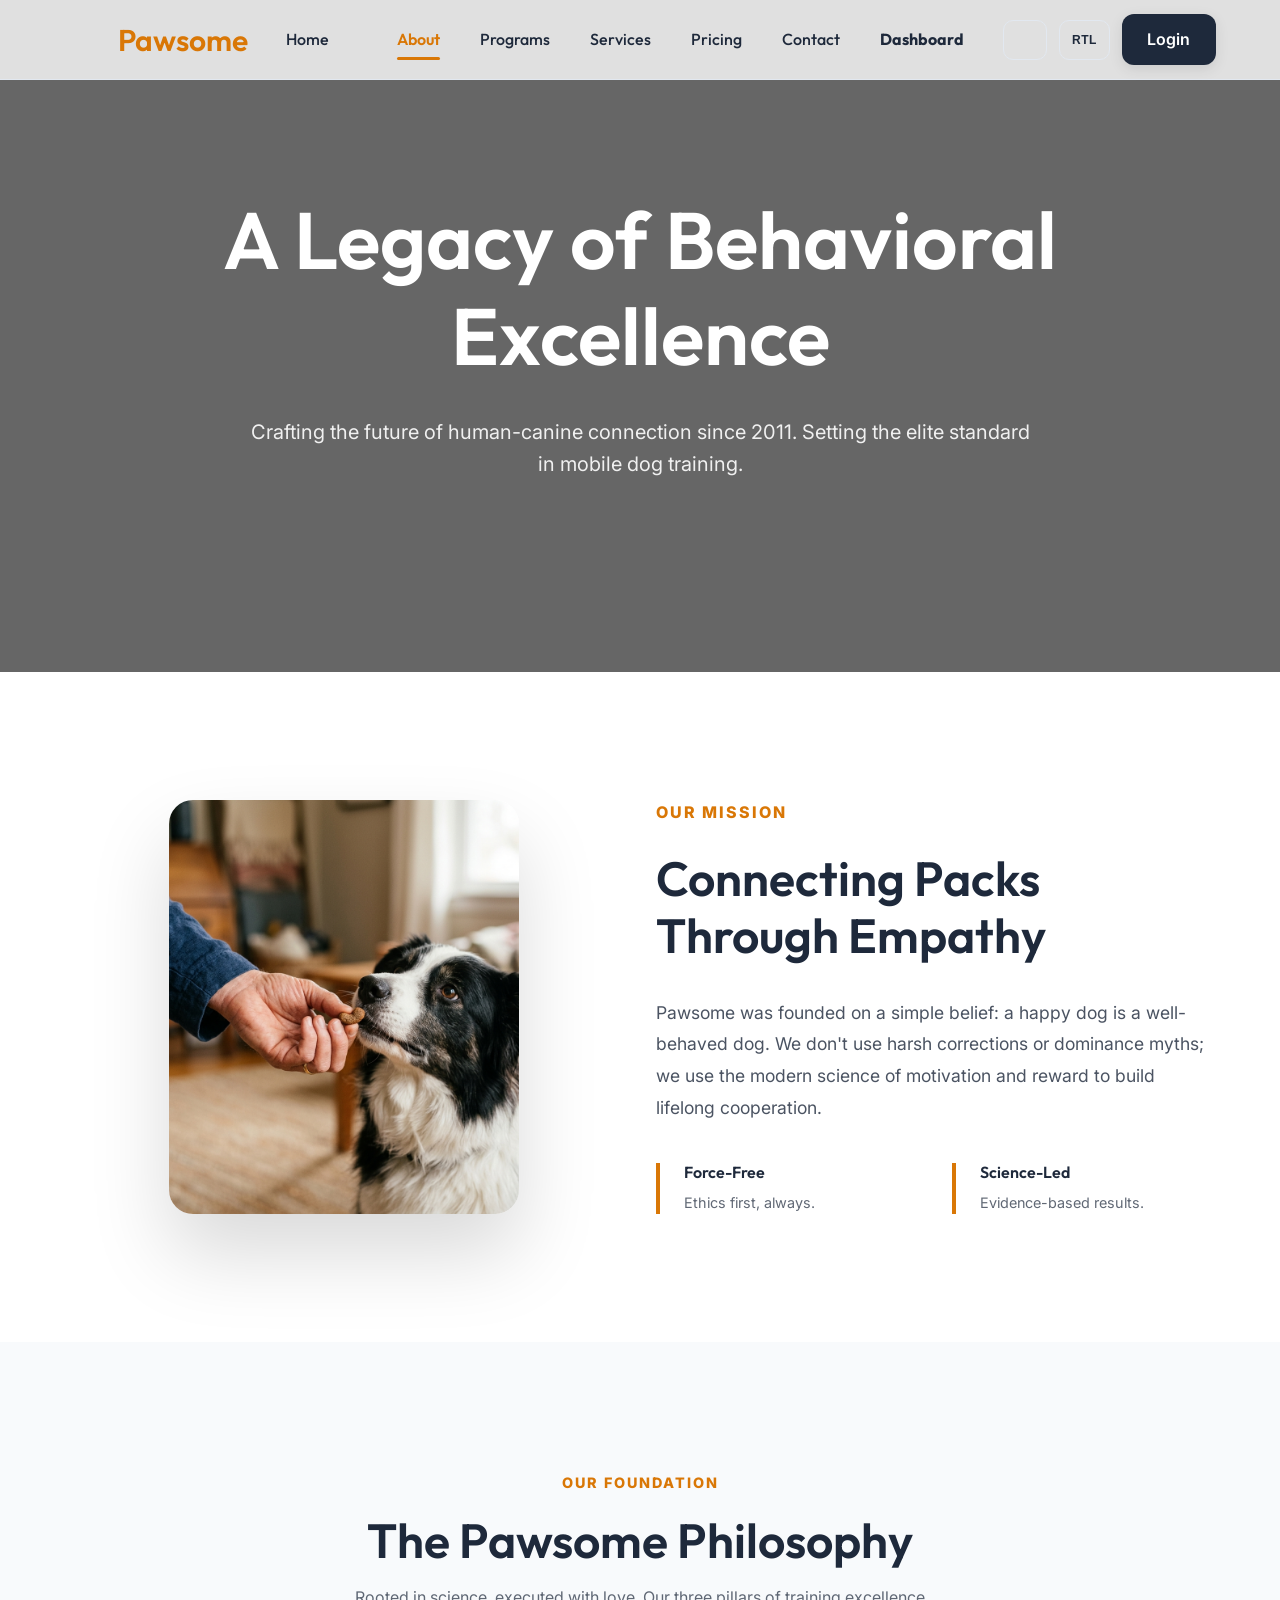
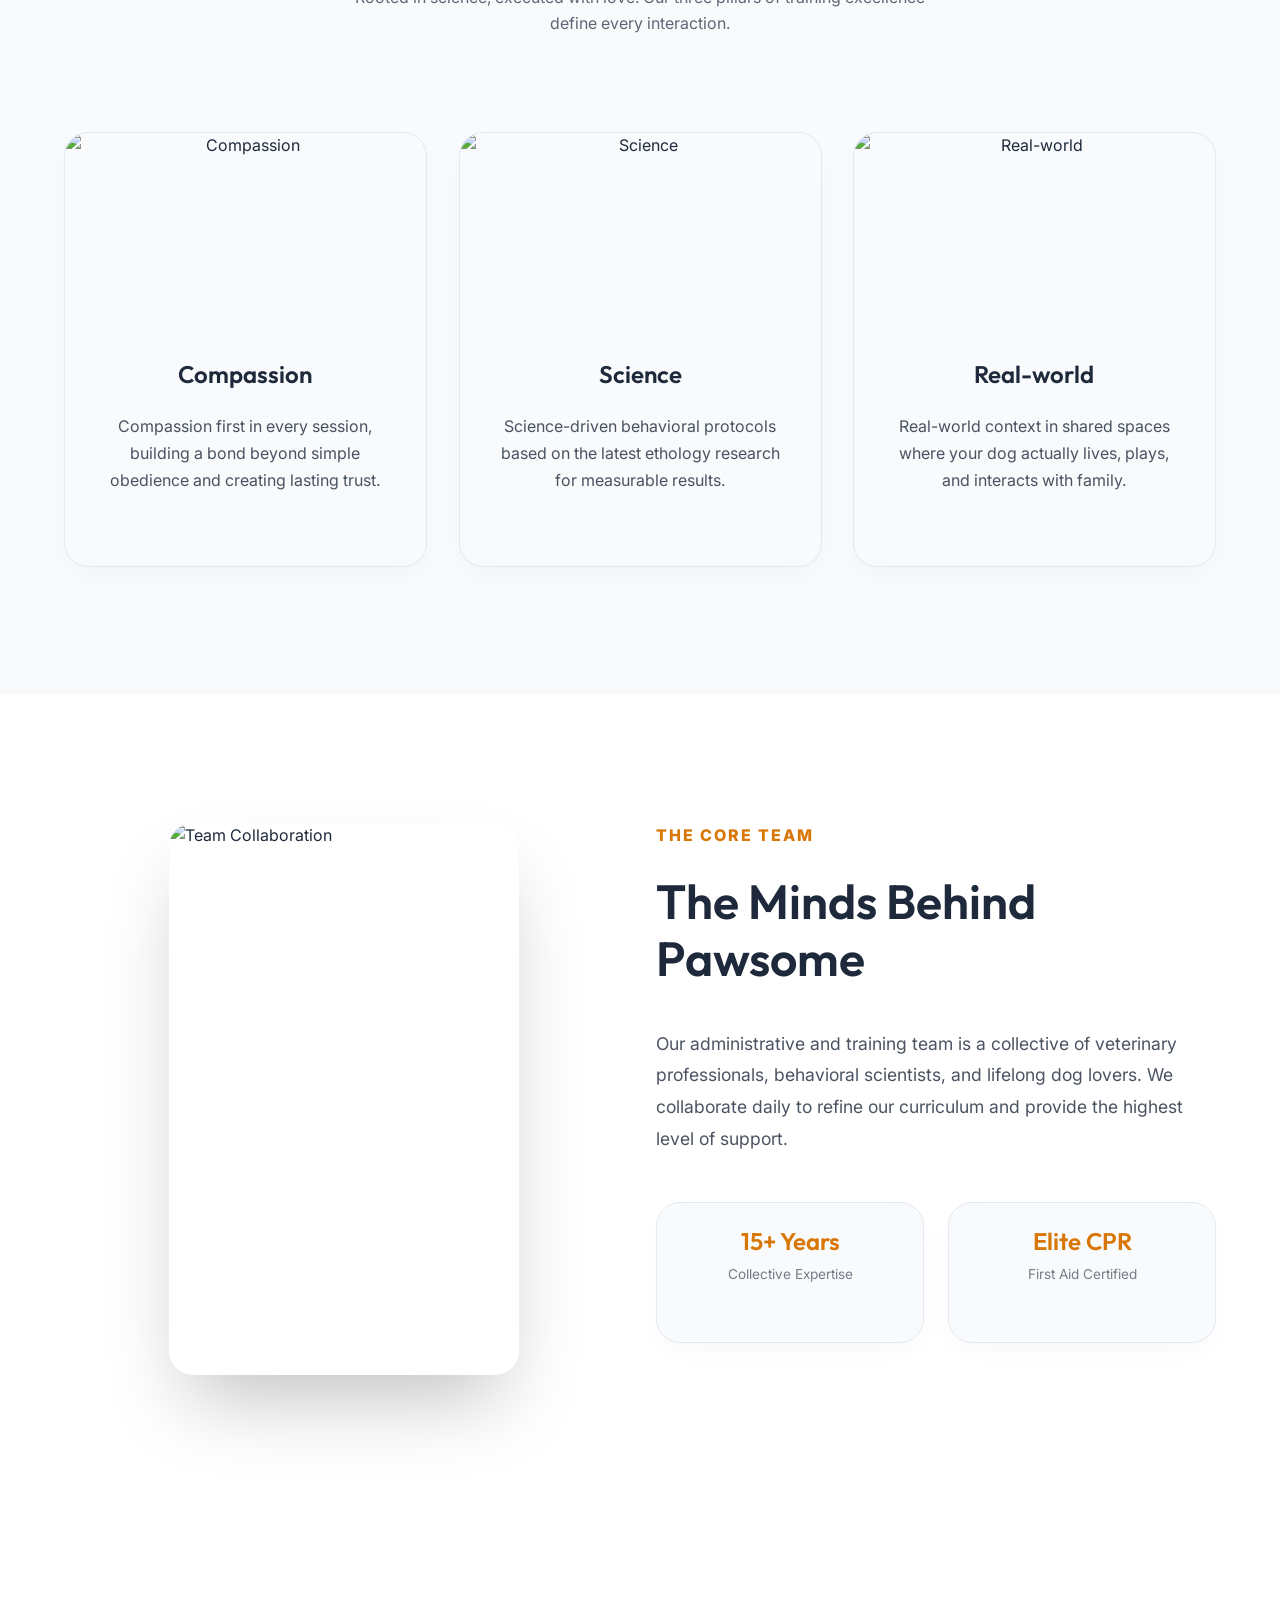
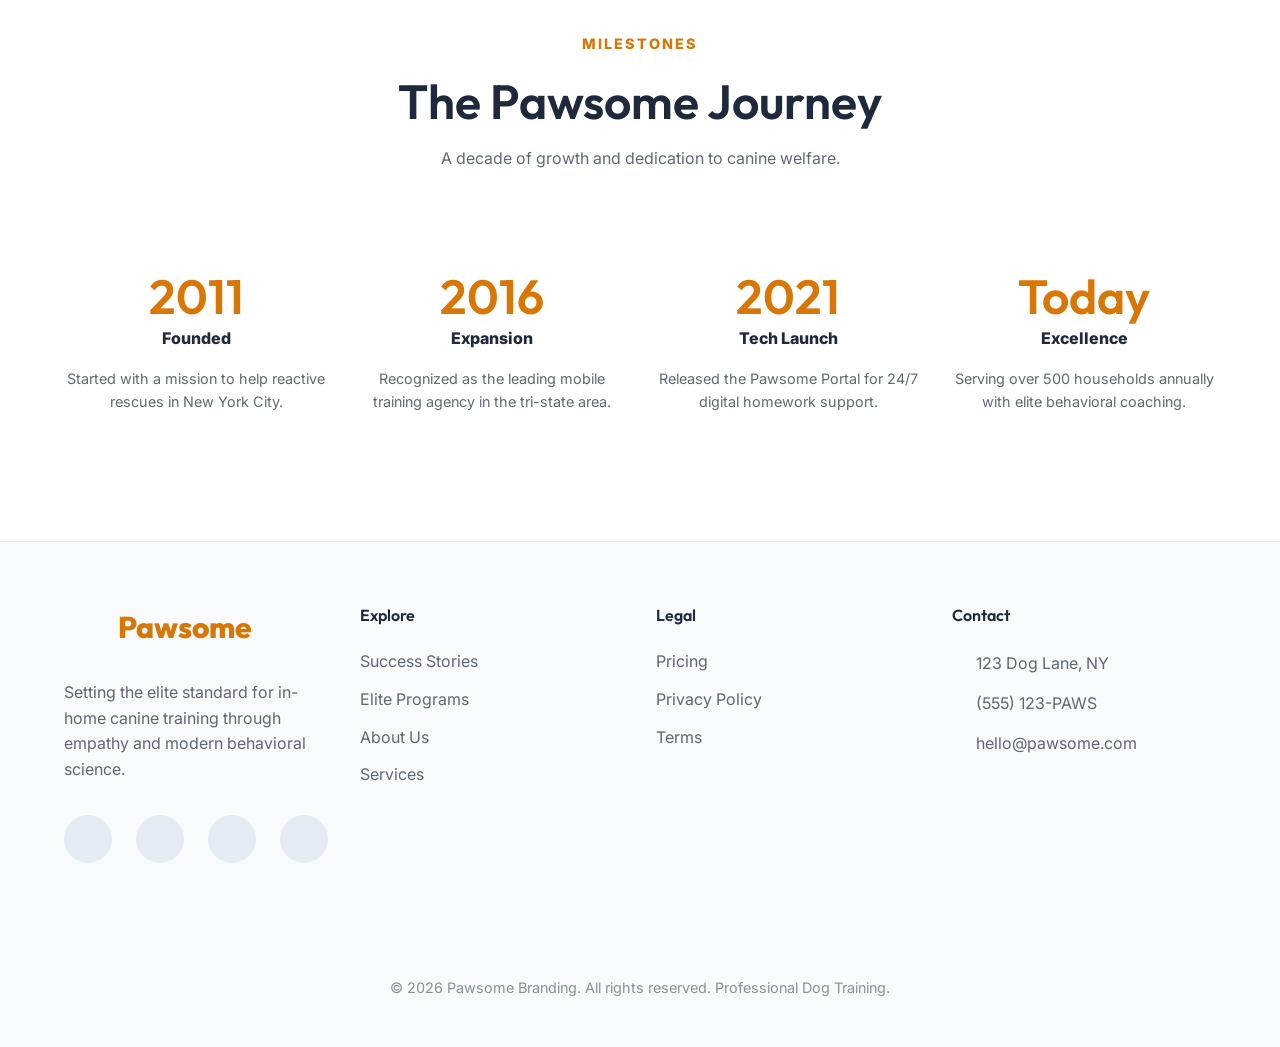
==== commit bb23d801: "rechanges" ====
--- a/about.html
+++ b/about.html
@@ -34,18 +34,19 @@
                         style="background: none; color: inherit; padding: 0.75rem; border: 1px solid var(--border); border-radius: 12px; flex: 1;"><i
                             data-lucide="moon"></i> Theme</button>
                     <button id="rtl-toggle-mob" class="btn"
-                        style="background: none; color: inherit; padding: 0.75rem; border: 1px solid var(--border); border-radius: 12px; flex: 1;"><i
-                            data-lucide="languages"></i> RTL</button>
+                        style="background: none; color: inherit; padding: 0.75rem; border: 1px solid var(--border); border-radius: 12px; flex: 1;">RTL</button>
                 </div>
 
                 <a href="login.html" class="btn btn-primary mobile-show"
                     style="margin-top: 1rem; color: white; text-align: center;">Login</a>
             </nav>
             <div class="header-actions">
-                <button id="theme-toggle" class="btn mobile-hide"
-                    style="background: none; color: inherit; padding: 0.5rem;"><i data-lucide="moon"></i></button>
-                <button id="rtl-toggle" class="btn mobile-hide"
-                    style="background: none; color: inherit; padding: 0.5rem;"><i data-lucide="languages"></i></button>
+                <button id="theme-toggle" class="btn-nav-utility mobile-hide" title="Change Theme">
+                    <i data-lucide="moon"></i>
+                </button>
+                <button id="rtl-toggle" class="btn-nav-utility mobile-hide" title="Switch Direction">
+                    <span>RTL</span>
+                </button>
                 <button id="mobile-menu-trigger"
                     style="background: none; border: none; cursor: pointer; color: inherit; padding: 0.5rem;">
                     <i data-lucide="menu"></i>
@@ -71,9 +72,9 @@
         <section>
             <div class="container">
                 <div class="grid-resp-2">
-                    <div class="reveal-left" style="display: flex; justify-content: center;">
+                    <div class="reveal-zoom" style="display: flex; justify-content: center;">
                         <img src="assets/images/about-values.png" alt="Core Values"
-                            style="border-radius: 24px; box-shadow: clamp(10px, 2vw, 20px) clamp(10px, 2vw, 20px) 0 var(--primary); width: 100%; max-width: 350px; height: auto;">
+                            style="border-radius: 24px; box-shadow: 0 40px 80px rgba(0,0,0,0.15); width: 100%; max-width: 350px; height: auto;">
                     </div>
                     <div class="reveal-right">
                         <span
@@ -102,7 +103,7 @@
         <!-- Section 3: Pillars of Excellence -->
         <section style="background: var(--card-bg);">
             <div class="container">
-                <div class="reveal" style="text-align: center; margin-bottom: 6rem;">
+                <div class="reveal-up" style="text-align: center; margin-bottom: 6rem;">
                     <span
                         style="color: var(--primary); font-weight: 800; text-transform: uppercase; letter-spacing: 2px; font-size: 0.9rem;">Our
                         Foundation</span>
@@ -110,7 +111,7 @@
                     <p style="opacity: 0.7; max-width: 600px; margin: 1rem auto 0;">Rooted in science, executed with
                         love. Our three pillars of training excellence define every interaction.</p>
                 </div>
-                <div class="grid-3" style="align-items: stretch;">
+                <div class="grid-3 stagger-container" style="align-items: stretch;">
                     <div class="card reveal-left" style="text-align: center; padding: 2.5rem;">
                         <div class="card-img-wrapper">
                             <img src="https://images.pexels.com/photos/191353/pexels-photo-191353.jpeg"
@@ -120,7 +121,7 @@
                         <p style="opacity: 0.8; line-height: 1.7;">Compassion first in every session, building a bond
                             beyond simple obedience and creating lasting trust.</p>
                     </div>
-                    <div class="card reveal" style="text-align: center; padding: 2.5rem;">
+                    <div class="card blur-in" style="text-align: center; padding: 2.5rem;">
                         <div class="card-img-wrapper">
                             <img src="https://images.pexels.com/photos/8499441/pexels-photo-8499441.jpeg" alt="Science">
                         </div>
@@ -141,11 +142,11 @@
             </div>
         </section>
 
-        <!-- Section 4: Team -->
-        <section>
-            <div class="container">
-                <div class="grid-resp-2">
-                    <div class="reveal-left">
+        <!-- Section 4: Team (REVERSED) -->
+        <section style="background: var(--bg);">
+            <div class="container">
+                <div class="grid-resp-2 grid-reverse">
+                    <div class="reveal-up">
                         <span
                             style="color: var(--primary); font-weight: 800; text-transform: uppercase; letter-spacing: 2px;">The
                             Core Team</span>
@@ -166,10 +167,10 @@
                             </div>
                         </div>
                     </div>
-                    <div class="reveal-right" style="display: flex; justify-content: center;">
+                    <div class="reveal-zoom" style="display: flex; justify-content: center;">
                         <img src="https://images.pexels.com/photos/8327660/pexels-photo-8327660.jpeg"
                             alt="Team Collaboration"
-                            style="border-radius: 24px; box-shadow: clamp(-20px, -2vw, -10px) clamp(10px, 2vw, 20px) 0 var(--secondary); width: 100%; max-width: 350px; height: auto;">
+                            style="border-radius: 24px; box-shadow: 0 40px 80px -20px rgba(0,0,0,0.25); width: 100%; max-width: 350px; height: auto;">
                     </div>
                 </div>
             </div>
@@ -178,13 +179,13 @@
         <!-- Section 5: Timeline/Journey -->
         <section style="background: var(--bg);">
             <div class="container">
-                <div class="reveal" style="text-align: center; margin-bottom: 6rem;">
+                <div class="blur-in" style="text-align: center; margin-bottom: 6rem;">
                     <span
                         style="color: var(--primary); font-weight: 800; text-transform: uppercase; letter-spacing: 2px; font-size: 0.9rem;">Milestones</span>
                     <h2 style="margin-top: 1rem;">The Pawsome Journey</h2>
                     <p style="opacity: 0.7; margin-top: 1rem;">A decade of growth and dedication to canine welfare.</p>
                 </div>
-                <div class="grid-4" style="text-align: center;">
+                <div class="grid-4 stagger-container" style="text-align: center;">
                     <div class="reveal-left">
                         <h1 style="color: var(--primary); font-size: 3rem;">2011</h1>
                         <p style="font-weight: 800; margin-bottom: 1rem;">Founded</p>
--- a/styles/main.css
+++ b/styles/main.css
@@ -8,8 +8,24 @@
     /* Midnight Navy */
 
     /* Semantic Colors */
+    --success: #10B981;
+    --success-light: #DCFCE7;
+    --success-dark: #065F46;
+    --error: #EF4444;
+    --error-light: #FEE2E2;
+    --error-dark: #991B1B;
+    --info: #3B82F6;
+    --info-light: #DBEAFE;
+    --info-dark: #1E40AF;
+    --warning: #F59E0B;
+    --warning-light: #FEF3C7;
+    --warning-dark: #92400E;
+    --slate: #64748B;
+    --slate-light: #F1F5F9;
+    --primary-rgb: 217, 119, 6;
+    --secondary-rgb: 30, 41, 59;
     --bg-light: #FFFFFF;
-    --bg-dark: #0F172A;
+    --bg-dark: #000000;
     --white: #FFFFFF;
     --footer-bg: #F8FAFC;
     --footer-text: #1E293B;
@@ -34,14 +50,14 @@
 }
 
 [data-theme="dark"] {
-    --bg: #0F172A;
-    --card-bg: #1E293B;
+    --bg: #000000;
+    --card-bg: #111111;
     --text: #F8FAFC;
-    --border: #475569;
+    --border: #1e293b;
     --white: #FFFFFF;
-    --footer-bg: #020617;
+    --footer-bg: #000000;
     --footer-text: #F8FAFC;
-    --glass: rgba(15, 23, 42, 0.8);
+    --glass: rgba(0, 0, 0, 0.85);
 }
 
 * {
@@ -56,8 +72,13 @@
     background-color: var(--bg);
     color: var(--text);
     line-height: 1.6;
+    font-weight: 400;
     transition: var(--transition);
     overflow-x: hidden;
+}
+
+p {
+    font-weight: 400;
 }
 
 h1,
@@ -67,7 +88,7 @@
 h5,
 h6 {
     font-family: 'Outfit', sans-serif;
-    font-weight: 700;
+    font-weight: 600;
     line-height: 1.2;
     overflow-wrap: break-word;
     word-break: break-word;
@@ -130,9 +151,9 @@
 /* --- HEADER --- */
 header {
     height: var(--header-height);
-    background: transparent;
-    backdrop-filter: none;
-    border-bottom: 1px solid transparent;
+    background: var(--glass);
+    backdrop-filter: blur(12px);
+    border-bottom: 1px solid var(--border);
     position: fixed;
     top: 0;
     left: 0;
@@ -141,8 +162,7 @@
     display: flex;
     align-items: center;
     transition: var(--transition);
-    color: white;
-    /* Ensure readability on hero sections by default */
+    color: var(--text);
 }
 
 header.scrolled {
@@ -150,7 +170,6 @@
     backdrop-filter: blur(12px);
     border-bottom: 1px solid var(--border);
     color: var(--text);
-    /* Switch back to the theme's text color */
 }
 
 header.scrolled #mobile-menu-trigger {
@@ -162,7 +181,7 @@
     align-items: center;
     gap: 12px;
     font-size: 30px;
-    font-weight: 800;
+    font-weight: 600;
     color: var(--primary);
     font-family: 'Outfit', sans-serif;
     line-height: 1;
@@ -257,7 +276,7 @@
 /* --- ✨ Active State Highlight --- */
 .nav-links a.active {
     color: var(--primary);
-    font-weight: 800;
+    font-weight: 600;
 }
 
 .nav-links a.active::after {
@@ -387,7 +406,7 @@
 footer {
     background: var(--footer-bg);
     color: var(--footer-text);
-    padding: 8rem 0 3rem;
+    padding: 4rem 0 3rem;
     border-top: 1px solid var(--border);
 }
 
@@ -453,20 +472,35 @@
     background: var(--card-bg);
     border: 1px solid var(--border);
     padding: 2.5rem;
-    border-radius: 20px;
-    transition: all 0.4s cubic-bezier(0.165, 0.84, 0.44, 1);
+    border-radius: 24px;
+    transition: transform 0.6s cubic-bezier(0.34, 1.56, 0.64, 1), 
+                box-shadow 0.6s ease, 
+                border-color 0.4s ease;
     position: relative;
     overflow: hidden;
     height: 100%;
     display: flex;
     flex-direction: column;
-    box-shadow: 0 4px 6px -1px rgba(0, 0, 0, 0.1), 0 2px 4px -1px rgba(0, 0, 0, 0.06);
+    box-shadow: 0 10px 30px -10px rgba(0, 0, 0, 0.05);
 }
 
 .card:hover {
-    transform: translateY(-12px);
-    box-shadow: 0 20px 25px -5px rgba(0, 0, 0, 0.1), 0 10px 10px -5px rgba(0, 0, 0, 0.04);
+    transform: translateY(-16px) scale(1.02);
+    box-shadow: 0 30px 60px -12px rgba(0, 0, 0, 0.15);
     border-color: var(--primary);
+}
+
+.card::before {
+    content: '';
+    position: absolute;
+    top: 0; left: -100%;
+    width: 100%; height: 100%;
+    background: linear-gradient(90deg, transparent, rgba(255,255,255,0.05), transparent);
+    transition: 0.5s;
+}
+
+.card:hover::before {
+    left: 100%;
 }
 
 .card-img-wrapper {
@@ -503,7 +537,7 @@
 .card-cta {
     margin-top: auto;
     color: var(--primary);
-    font-weight: 700;
+    font-weight: 600;
     display: inline-flex;
     align-items: center;
     gap: 0.6rem;
@@ -573,27 +607,31 @@
 .btn-primary {
     background: var(--primary);
     color: white;
+    box-shadow: 0 4px 14px rgba(217, 119, 6, 0.3);
 }
 
 .btn-primary:hover {
     background: var(--secondary);
-    transform: scale(1.05) !important;
+    transform: translateY(-3px) scale(1.02) !important;
+    box-shadow: 0 10px 25px rgba(217, 119, 6, 0.4);
 }
 
 .btn-secondary {
     background: var(--secondary);
     color: white;
+    box-shadow: 0 4px 14px rgba(0, 0, 0, 0.1);
 }
 
 .btn-secondary:hover {
     background: var(--primary);
-    transform: scale(1.05);
+    transform: translateY(-3px) scale(1.02);
+    box-shadow: 0 10px 25px rgba(0, 0, 0, 0.2);
 }
 
 /* Dark Mode Button Fixes */
 [data-theme="dark"] .btn-primary {
-    background: var(--primary) !important;
-    color: white !important;
+    background: var(--primary);
+    color: white;
     box-shadow: 0 10px 30px rgba(217, 119, 6, 0.4);
 }
 
@@ -609,6 +647,40 @@
 }
 
 /* Theme & RTL Toggle Hover States */
+.btn-nav-utility {
+    background: transparent;
+    border: 1px solid var(--border);
+    color: var(--text);
+    padding: 0.5rem 0.75rem;
+    border-radius: 10px;
+    font-size: 0.75rem;
+    font-weight: 600;
+    text-transform: uppercase;
+    letter-spacing: 0.5px;
+    display: inline-flex;
+    align-items: center;
+    justify-content: center;
+    gap: 0.5rem;
+    transition: var(--transition);
+    height: 40px;
+    cursor: pointer;
+}
+
+.btn-nav-utility:hover {
+    background: var(--primary) !important;
+    color: white !important;
+    border-color: var(--primary) !important;
+    transform: translateY(-2px);
+}
+
+.btn-nav-utility i,
+.btn-nav-utility svg {
+    width: 18px !important;
+    height: 18px !important;
+    color: inherit !important;
+    stroke: currentColor;
+}
+
 #theme-toggle:hover,
 #rtl-toggle:hover,
 #theme-toggle-mob:hover,
@@ -619,18 +691,6 @@
     transform: scale(1.08);
 }
 
-#theme-toggle:hover i,
-#theme-toggle:hover svg,
-#rtl-toggle:hover i,
-#rtl-toggle:hover svg,
-#theme-toggle-mob:hover i,
-#theme-toggle-mob:hover svg,
-#rtl-toggle-mob:hover i,
-#rtl-toggle-mob:hover svg {
-    color: white !important;
-    stroke: white;
-}
-
 /* --- SECTIONS --- */
 section {
     padding: clamp(4rem, 10vw, 8rem) 0;
@@ -662,33 +722,44 @@
 .reveal,
 .reveal-left,
 .reveal-right,
-.reveal-zoom {
+.reveal-zoom,
+.reveal-up,
+.blur-in {
     opacity: 0;
-    transition: all 1s ease-out;
-}
-
-.reveal {
-    transform: translateY(50px);
-}
-
-.reveal-left {
-    transform: translateX(-80px);
-}
-
-.reveal-right {
-    transform: translateX(80px);
-}
-
-.reveal-zoom {
-    transform: scale(0.85);
-}
+    transition: all 0.8s cubic-bezier(0.22, 1, 0.36, 1);
+    will-change: transform, opacity;
+}
+
+.reveal, .reveal-up { transform: translateY(40px); }
+.reveal-left { transform: translateX(-60px); }
+.reveal-right { transform: translateX(60px); }
+.reveal-zoom { transform: scale(0.9) translateY(20px); }
+.blur-in { filter: blur(10px); transform: scale(0.95); }
 
 .reveal.active,
+.reveal-up.active,
 .reveal-left.active,
 .reveal-right.active,
-.reveal-zoom.active {
+.reveal-zoom.active,
+.blur-in.active {
     opacity: 1;
     transform: translate(0) scale(1);
+    filter: blur(0);
+}
+
+/* Staggered Delay Utilities */
+.stagger-container > *.active:nth-child(1) { transition-delay: 0.1s; }
+.stagger-container > *.active:nth-child(2) { transition-delay: 0.2s; }
+.stagger-container > *.active:nth-child(3) { transition-delay: 0.3s; }
+.stagger-container > *.active:nth-child(4) { transition-delay: 0.4s; }
+.stagger-container > *.active:nth-child(5) { transition-delay: 0.5s; }
+
+/* Micro Interaction: Icon Hover */
+[data-lucide]:hover, 
+svg.lucide:hover {
+    transform: scale(1.2) rotate(10deg);
+    color: var(--primary);
+    transition: transform 0.3s cubic-bezier(0.34, 1.56, 0.64, 1);
 }
 
 /* --- CARDS & GRID --- */
@@ -726,8 +797,26 @@
     }
 }
 
+.grid-reverse {
+    direction: rtl;
+}
+
+.grid-reverse > * {
+    direction: ltr;
+}
+
+@media (max-width: 768px) {
+    .grid-reverse {
+        direction: ltr;
+    }
+}
+
 @media (max-width: 1024px) {
     .grid-4 {
+        grid-template-columns: repeat(2, 1fr);
+    }
+
+    .grid-3 {
         grid-template-columns: repeat(2, 1fr);
     }
 
@@ -810,6 +899,28 @@
     justify-content: center;
     padding: 2rem 1rem;
     background: linear-gradient(135deg, var(--bg-dark), var(--primary));
+    position: relative;
+    overflow: hidden;
+}
+
+[data-theme="dark"] .auth-wrapper {
+    background: #000000;
+}
+
+.auth-floating-toggles {
+    position: absolute;
+    top: 2rem;
+    right: 2rem;
+    display: flex;
+    gap: 0.75rem;
+    z-index: 100;
+}
+
+@media (max-width: 768px) {
+    .auth-floating-toggles {
+        top: 1rem;
+        right: 1rem;
+    }
 }
 
 .auth-card {
@@ -837,7 +948,7 @@
 
 .auth-card a:not(.logo-brand) {
     color: var(--primary);
-    font-weight: 700;
+    font-weight: 600;
     text-decoration: none;
     transition: var(--transition);
 }
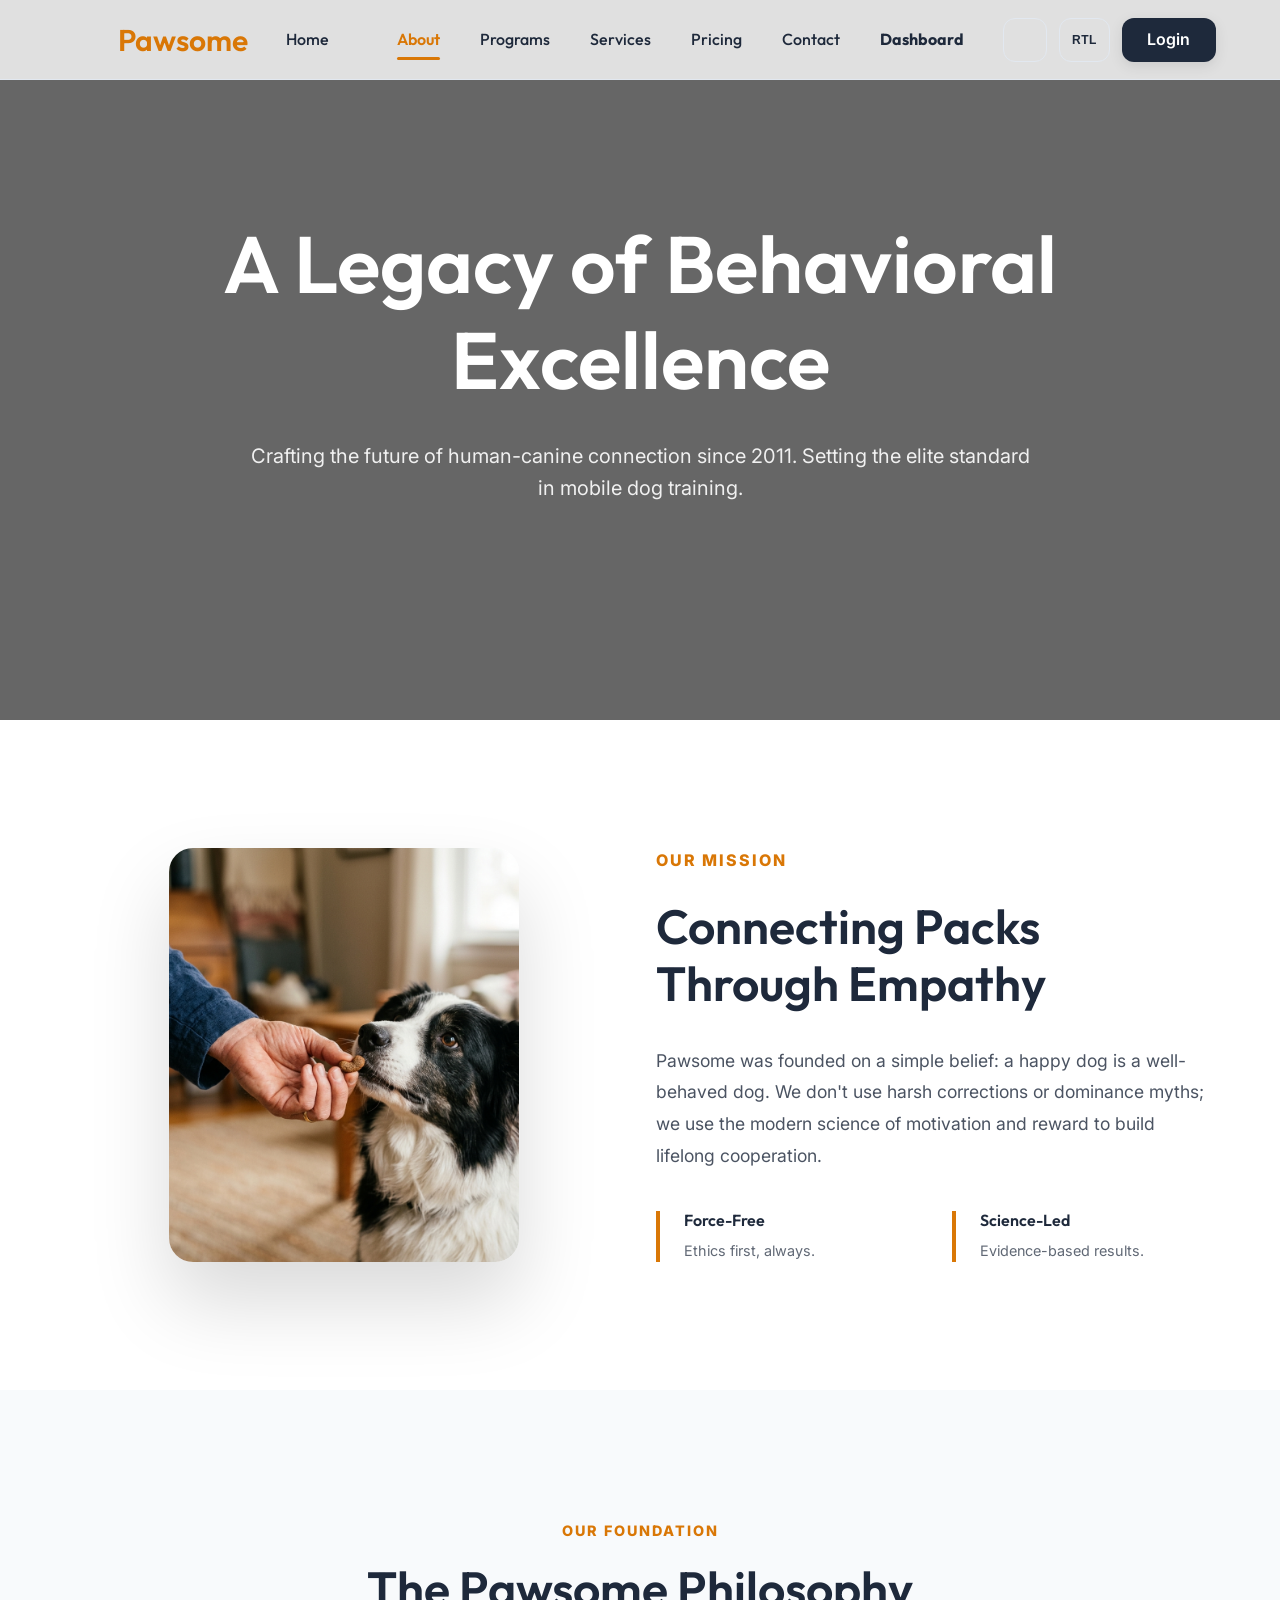
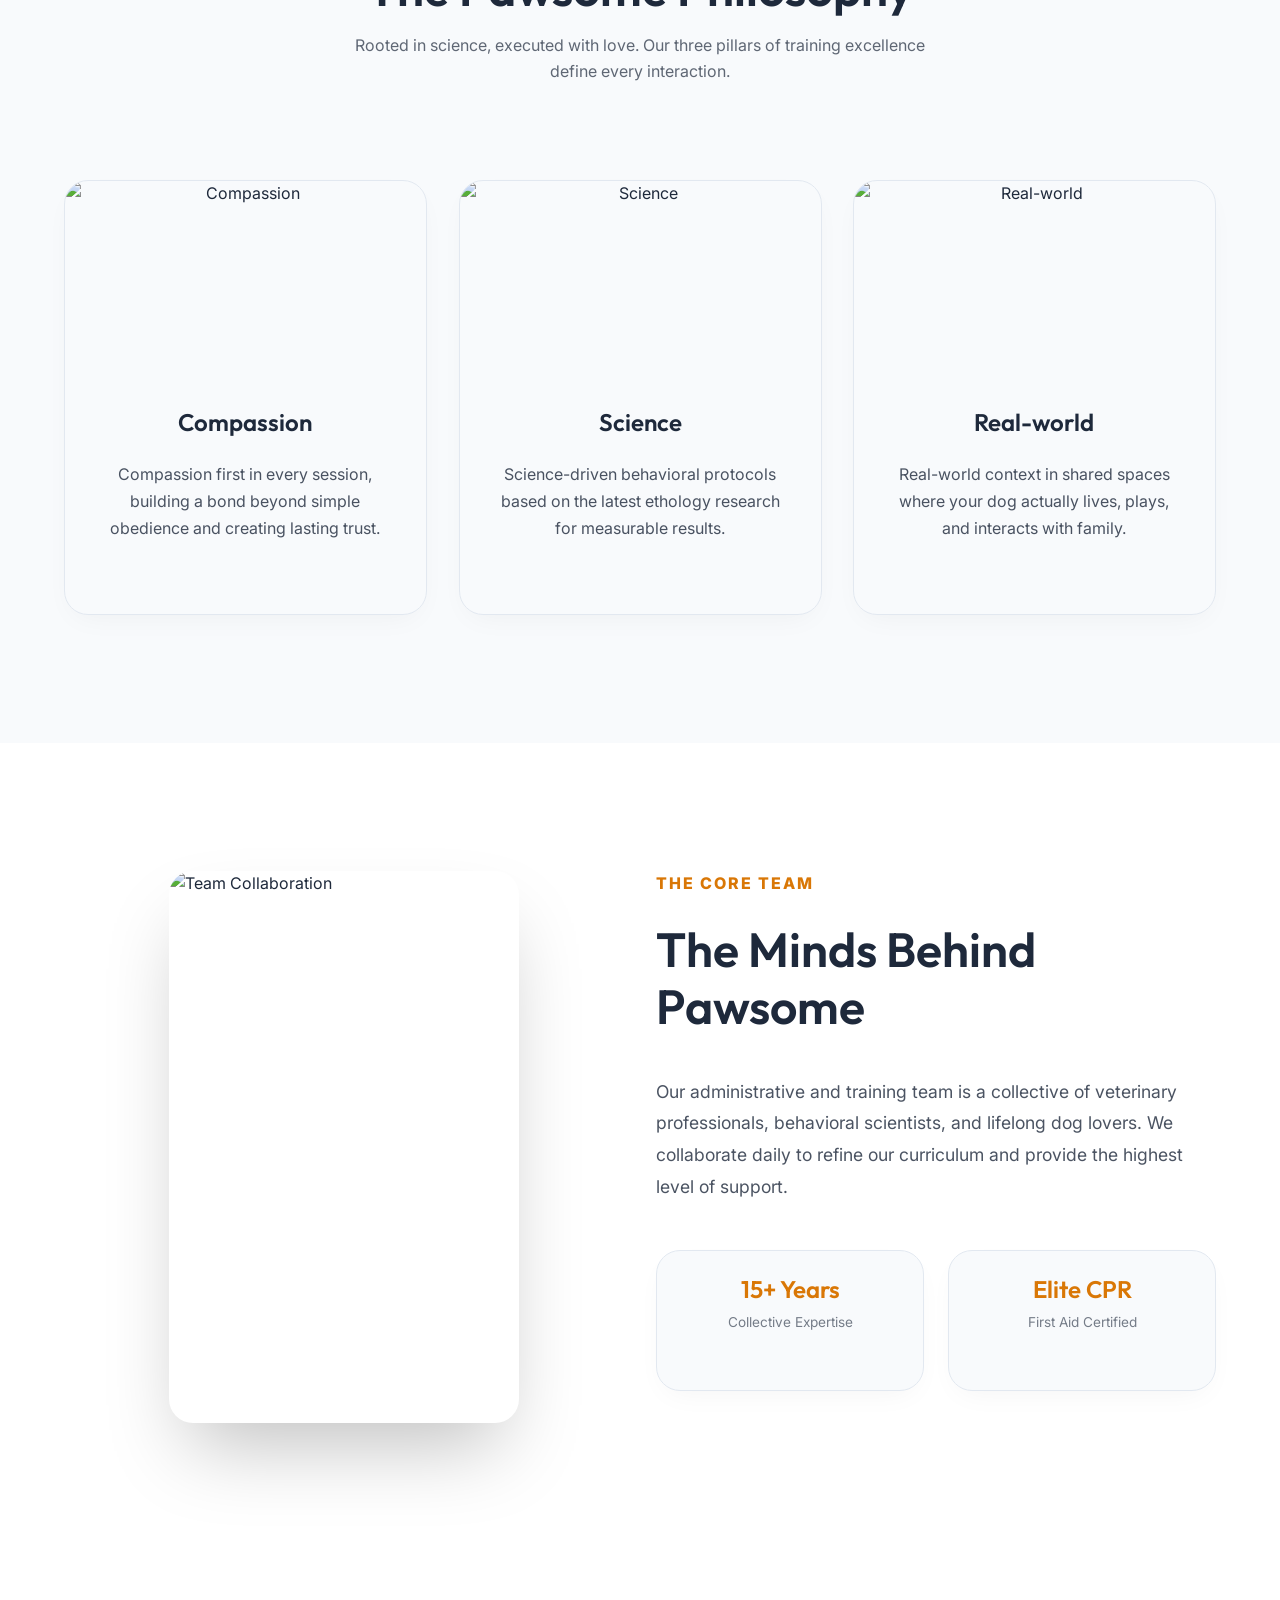
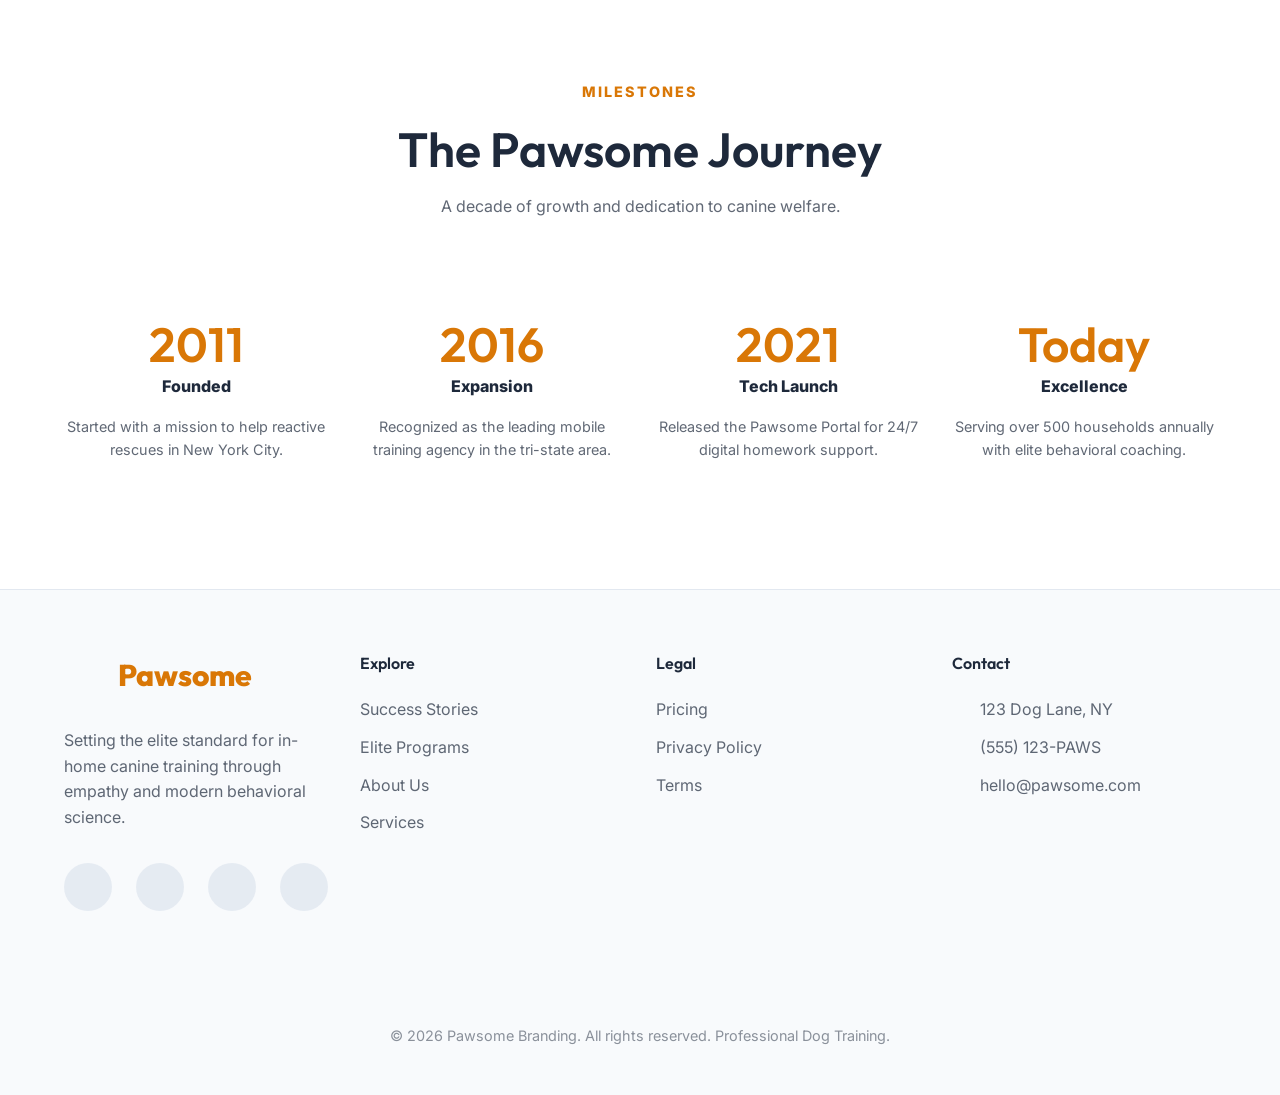
==== commit 6b285c92: "doc3" ====
--- a/about.html
+++ b/about.html
@@ -58,7 +58,7 @@
 
     <main>
         <!-- Section 1: Hero (About) -->
-        <section class="reveal-zoom"
+        <section class="hero-section reveal-zoom"
             style="background-image: linear-gradient(rgba(0,0,0,0.6), rgba(0,0,0,0.6)), url('https://images.pexels.com/photos/264005/pexels-photo-264005.jpeg'); background-size: cover; background-position: center; background-repeat: no-repeat; padding: 12rem 0; color: white; text-align: center; width: 100%;">
             <div class="container">
                 <h1 style="color: white; font-size: clamp(2.5rem, 8vw, 5rem); margin-bottom: 2rem;">A Legacy of
@@ -123,7 +123,7 @@
                     </div>
                     <div class="card blur-in" style="text-align: center; padding: 2.5rem;">
                         <div class="card-img-wrapper">
-                            <img src="https://images.pexels.com/photos/8499441/pexels-photo-8499441.jpeg" alt="Science">
+                            <img src="https://images.pexels.com/photos/8499441/pexels-photo-8499441.jpeg" alt="Science" style="object-position: top;">
                         </div>
                         <h3 style="margin-bottom: 1.5rem;">Science</h3>
                         <p style="opacity: 0.8; line-height: 1.7;">Science-driven behavioral protocols based on the
--- a/styles/main.css
+++ b/styles/main.css
@@ -296,6 +296,12 @@
     gap: 0.75rem;
 }
 
+.header-actions .btn {
+    height: 44px;
+    padding-top: 0;
+    padding-bottom: 0;
+}
+
 /* 📱 Mobile Menu Styles */
 #mobile-menu-trigger {
     display: none;
@@ -311,7 +317,7 @@
     color: var(--primary);
 }
 
-@media (max-width: 1100px) {
+@media (max-width: 1024px) {
     #mobile-menu-trigger {
         display: block;
     }
@@ -327,7 +333,7 @@
         background: var(--card-bg);
         border-left: 1px solid var(--border);
         flex-direction: column;
-        padding: 6rem 2rem 2rem;
+        padding: 1.5rem 2rem 2rem;
         /* Buffer for close/logo */
         gap: 0.5rem;
         text-align: left;
@@ -442,6 +448,12 @@
     color: var(--primary);
 }
 
+footer ul li {
+    display: flex;
+    align-items: center;
+    gap: 0.5rem;
+}
+
 .social-links {
     display: flex;
     gap: 1.5rem;
@@ -465,6 +477,13 @@
     color: white;
     transform: translateY(-5px);
     opacity: 1;
+}
+
+.social-links a:hover [data-lucide],
+.social-links a:hover svg.lucide,
+.social-links a [data-lucide]:hover,
+.social-links a svg.lucide:hover {
+    color: white !important;
 }
 
 /* 🃏 CARDS */
@@ -591,6 +610,25 @@
     /* Ensure text/icons are white by default in buttons */
 }
 
+.hero-btn {
+    padding: 1rem 3rem;
+    font-size: 1.1rem;
+    min-width: 220px;
+}
+
+.hero-btn-white {
+    background: white !important;
+    color: var(--primary) !important;
+}
+
+@media (max-width: 1024px) {
+    .hero-btn {
+        padding: 0.8rem 1.5rem;
+        min-width: 160px;
+        font-size: 1rem;
+    }
+}
+
 /* Fix for Lucide Icons */
 i[data-lucide],
 svg.lucide {
@@ -652,7 +690,7 @@
     border: 1px solid var(--border);
     color: var(--text);
     padding: 0.5rem 0.75rem;
-    border-radius: 10px;
+    border-radius: 12px;
     font-size: 0.75rem;
     font-weight: 600;
     text-transform: uppercase;
@@ -662,7 +700,7 @@
     justify-content: center;
     gap: 0.5rem;
     transition: var(--transition);
-    height: 40px;
+    height: 44px;
     cursor: pointer;
 }
 
@@ -762,6 +800,10 @@
     transition: transform 0.3s cubic-bezier(0.34, 1.56, 0.64, 1);
 }
 
+.icon-hover-white:hover {
+    color: white !important;
+}
+
 /* --- CARDS & GRID --- */
 .grid-2,
 .grid-3,
@@ -790,19 +832,41 @@
     gap: 2rem;
 }
 
-@media (max-width: 768px) {
+@media (max-width: 640px) {
     .grid-resp-2 {
         grid-template-columns: 1fr;
         gap: 1.5rem;
     }
 }
 
+/* Fix Hero Image Cropping on Mobile */
+@media (max-width: 768px) {
+    .hero-section,
+    section[style*="background-image"] {
+        padding: 6rem 0 !important;
+        background-position: 70% center !important; /* Shift to show more of the subject if needed */
+    }
+}
+
 .grid-reverse {
     direction: rtl;
 }
 
 .grid-reverse > * {
     direction: ltr;
+}
+
+@media (max-width: 640px) {
+    .grid-2,
+    .grid-3,
+    .grid-resp-2,
+    .footer-grid {
+        grid-template-columns: 1fr !important;
+    }
+    
+    .footer-grid > div {
+        grid-column: span 1 !important;
+    }
 }
 
 @media (max-width: 768px) {
@@ -820,10 +884,29 @@
         grid-template-columns: repeat(2, 1fr);
     }
 
+    .grid-3 > *:last-child:nth-child(odd) {
+        grid-column: span 2 !important;
+        justify-self: center !important;
+        width: calc(50% - 1rem) !important;
+        margin: 0 auto !important;
+    }
+
     .grid-2,
     .grid-3 {
         gap: 2rem;
     }
+
+    .hero-section div[style*="display: flex"] {
+        flex-direction: column !important;
+        align-items: center !important;
+        gap: 1rem !important;
+    }
+
+    .hero-section .btn {
+        width: 100% !important;
+        max-width: 220px !important;
+        margin: 0 auto;
+    }
 }
 
 @media (max-width: 768px) {
@@ -831,9 +914,7 @@
         grid-template-columns: repeat(2, 1fr);
     }
 
-    .grid-2 {
-        grid-template-columns: 1fr;
-    }
+
 
     .grid-2,
     .grid-3,
@@ -855,7 +936,10 @@
 
     .hero-section .btn {
         width: 100%;
-        margin-bottom: 0.5rem;
+        max-width: 220px;
+        margin-left: auto;
+        margin-right: auto;
+        margin-bottom: 1rem;
     }
 }
 
@@ -873,21 +957,7 @@
     }
 }
 
-@media (max-width: 580px) {
-    .grid-3 {
-        grid-template-columns: 1fr;
-    }
-
-    .footer-grid {
-        grid-template-columns: repeat(2, 1fr);
-        gap: 2rem 1rem;
-    }
-
-    .footer-grid>div:first-child,
-    .footer-grid>div:last-child {
-        grid-column: span 2;
-    }
-}
+
 
 /* End of animations */
 
@@ -1025,9 +1095,8 @@
 /* Responsiveness */
 @media (max-width: 992px) {
 
-    .grid-2,
     .grid-3 {
-        grid-template-columns: 1fr;
+        /* Handled in mobile/tablet queries */
     }
 
     .main-content {
@@ -1091,4 +1160,26 @@
         bottom: 1.5rem;
         right: 1.5rem;
     }
+}
+
+/* Service Page Specifics */
+.service-result-img {
+    border-radius: 24px;
+    box-shadow: 0 20px 40px rgba(0, 0, 0, 0.1);
+    width: 100%;
+    max-width: 500px;
+    height: 450px;
+    object-fit: cover;
+}
+
+@media (max-width: 1024px) {
+    .service-result-img {
+        height: 400px;
+    }
+}
+
+@media (max-width: 768px) {
+    .service-result-img {
+        height: 300px;
+    }
 }
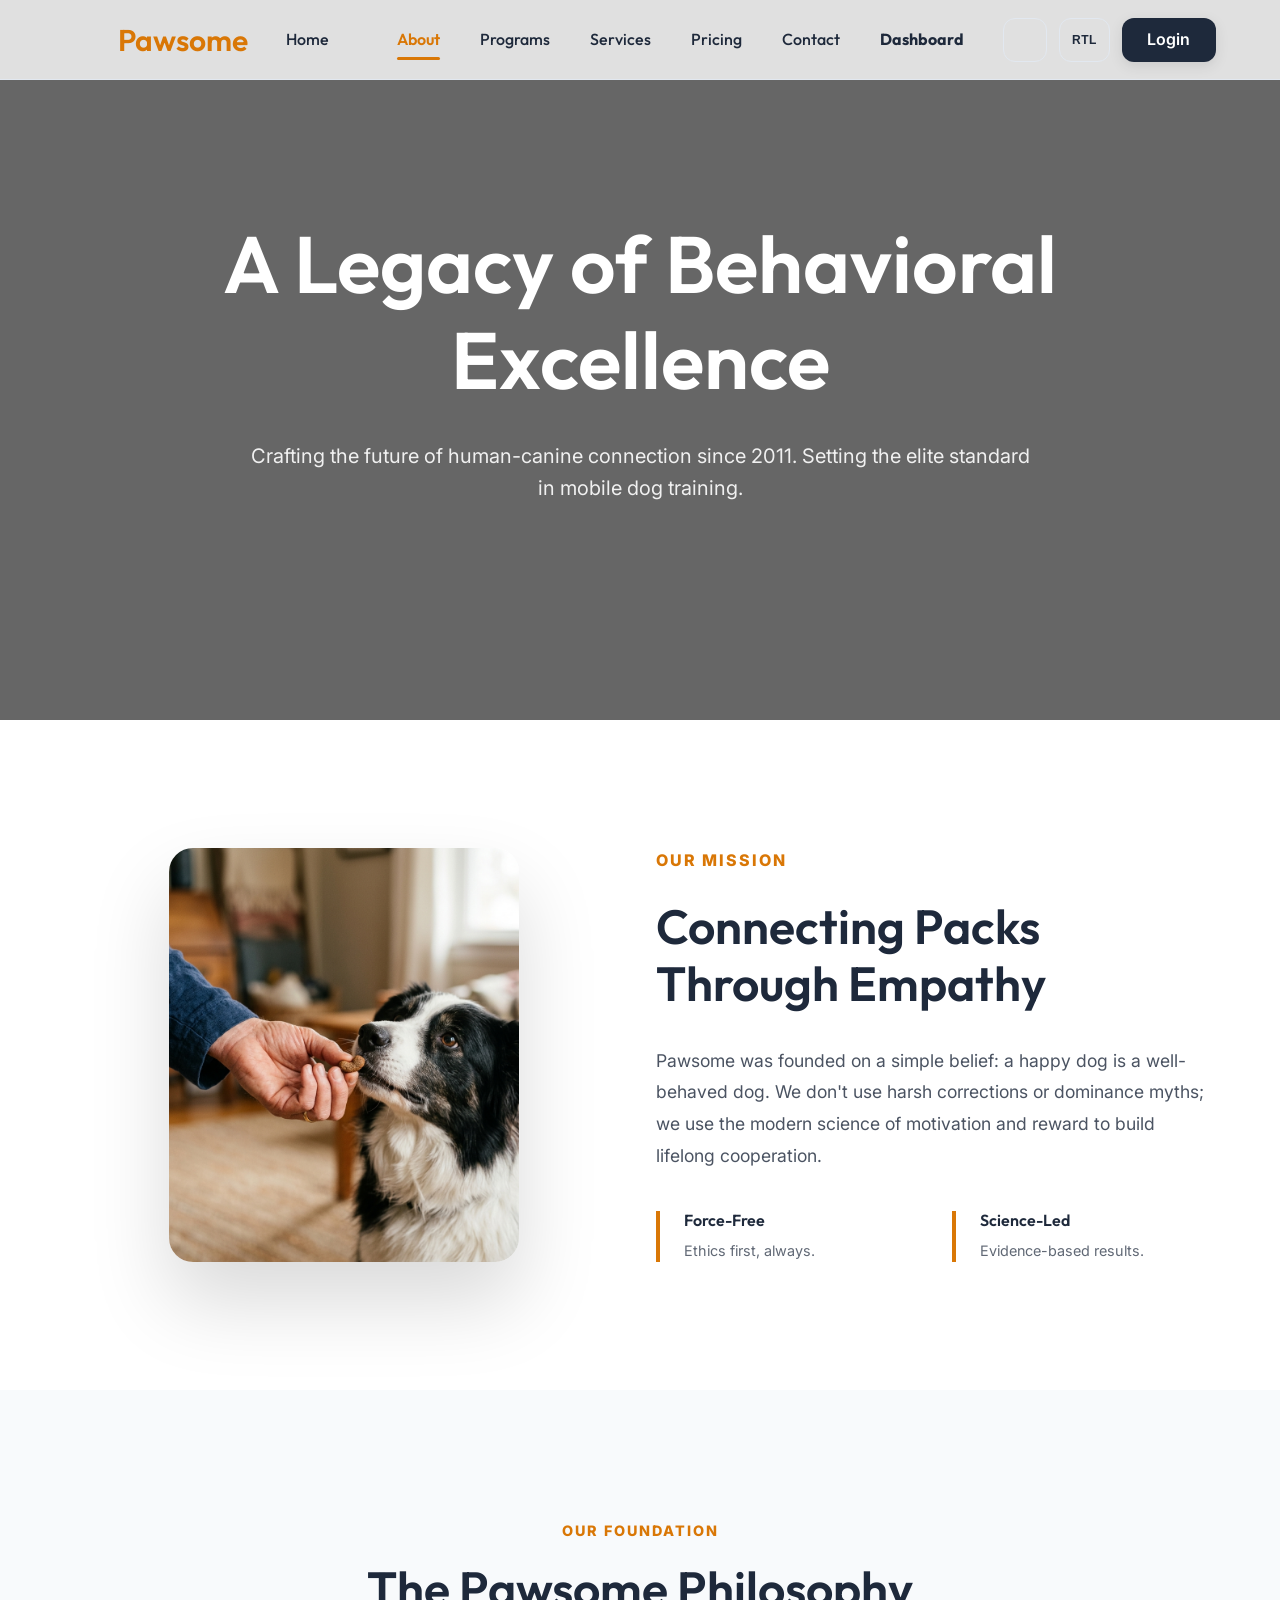
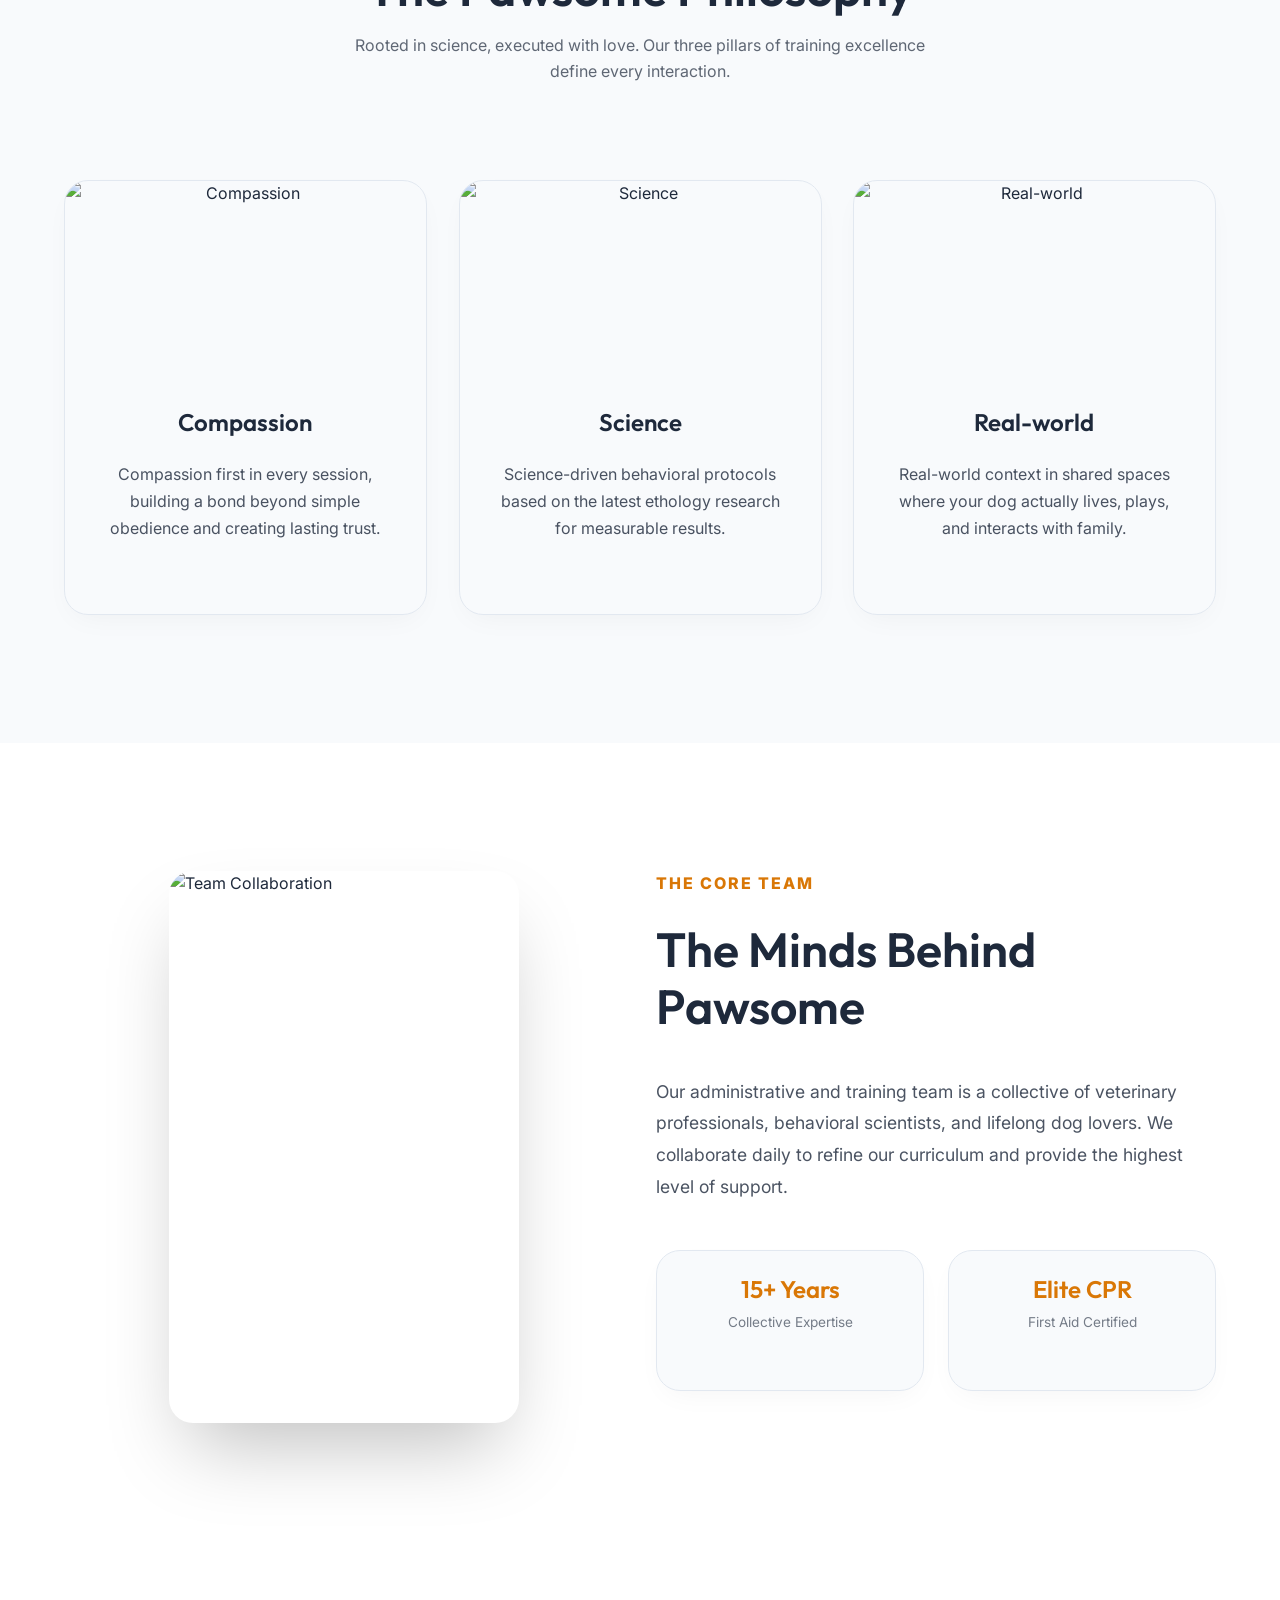
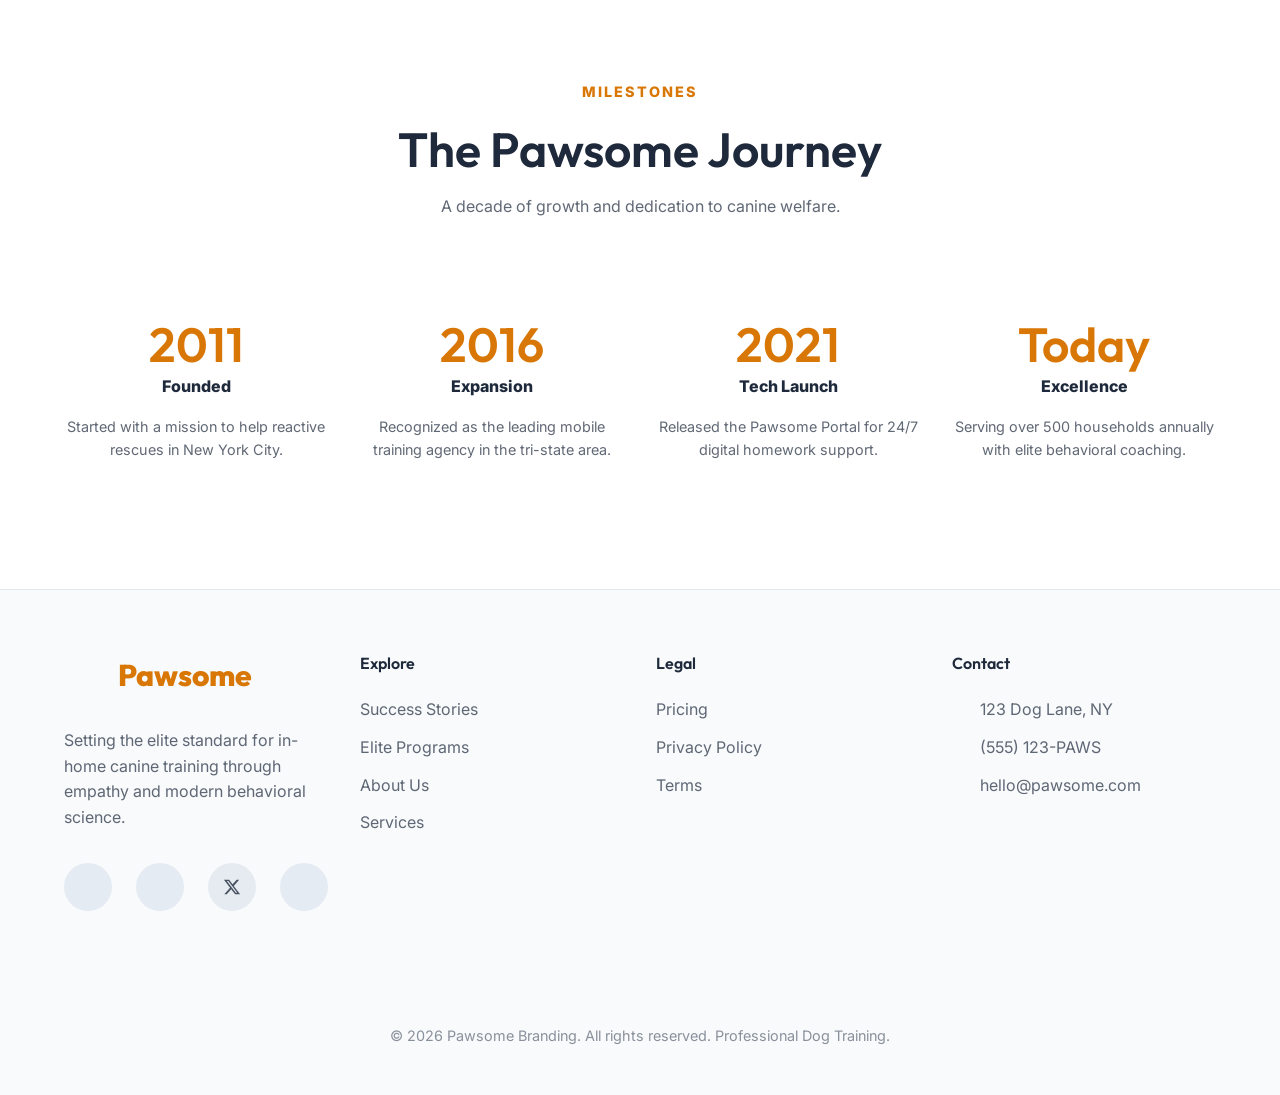
==== commit 29380051: "footer" ====
--- a/about.html
+++ b/about.html
@@ -228,7 +228,7 @@
                     <div class="social-links">
                         <a href="#"><i data-lucide="instagram"></i></a>
                         <a href="#"><i data-lucide="facebook"></i></a>
-                        <a href="#"><i data-lucide="twitter"></i></a>
+                        <a href="#"><svg viewBox="0 0 24 24" style="width: 18px; height: 18px; fill: currentColor; display: inline-block; vertical-align: middle;"><path d="M18.244 2.25h3.308l-7.227 8.26 8.502 11.24H16.17l-5.214-6.817L4.99 21.75H1.68l7.73-8.835L1.254 2.25H8.08l4.713 6.231zm-1.161 17.52h1.833L7.084 4.126H5.117z"></path></svg></a>
                         <a href="#"><i data-lucide="linkedin"></i></a>
                     </div>
                 </div>
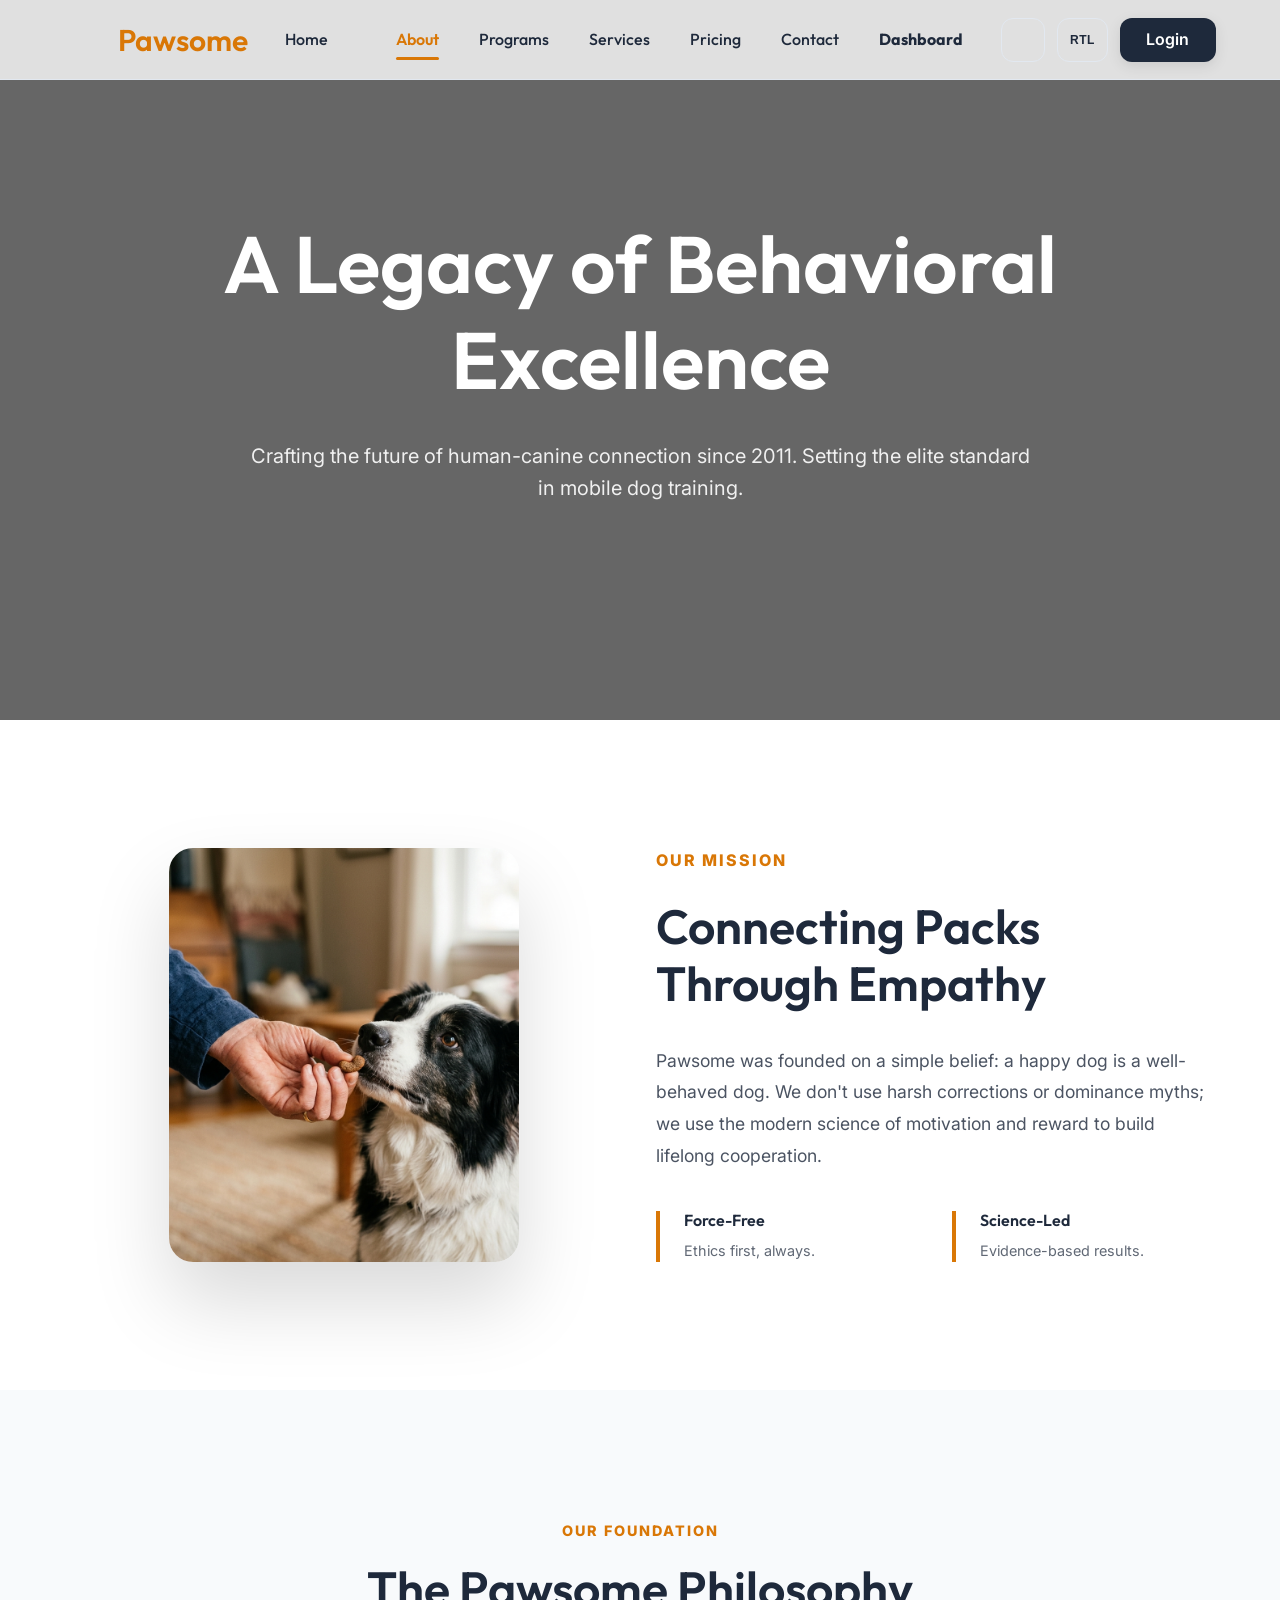
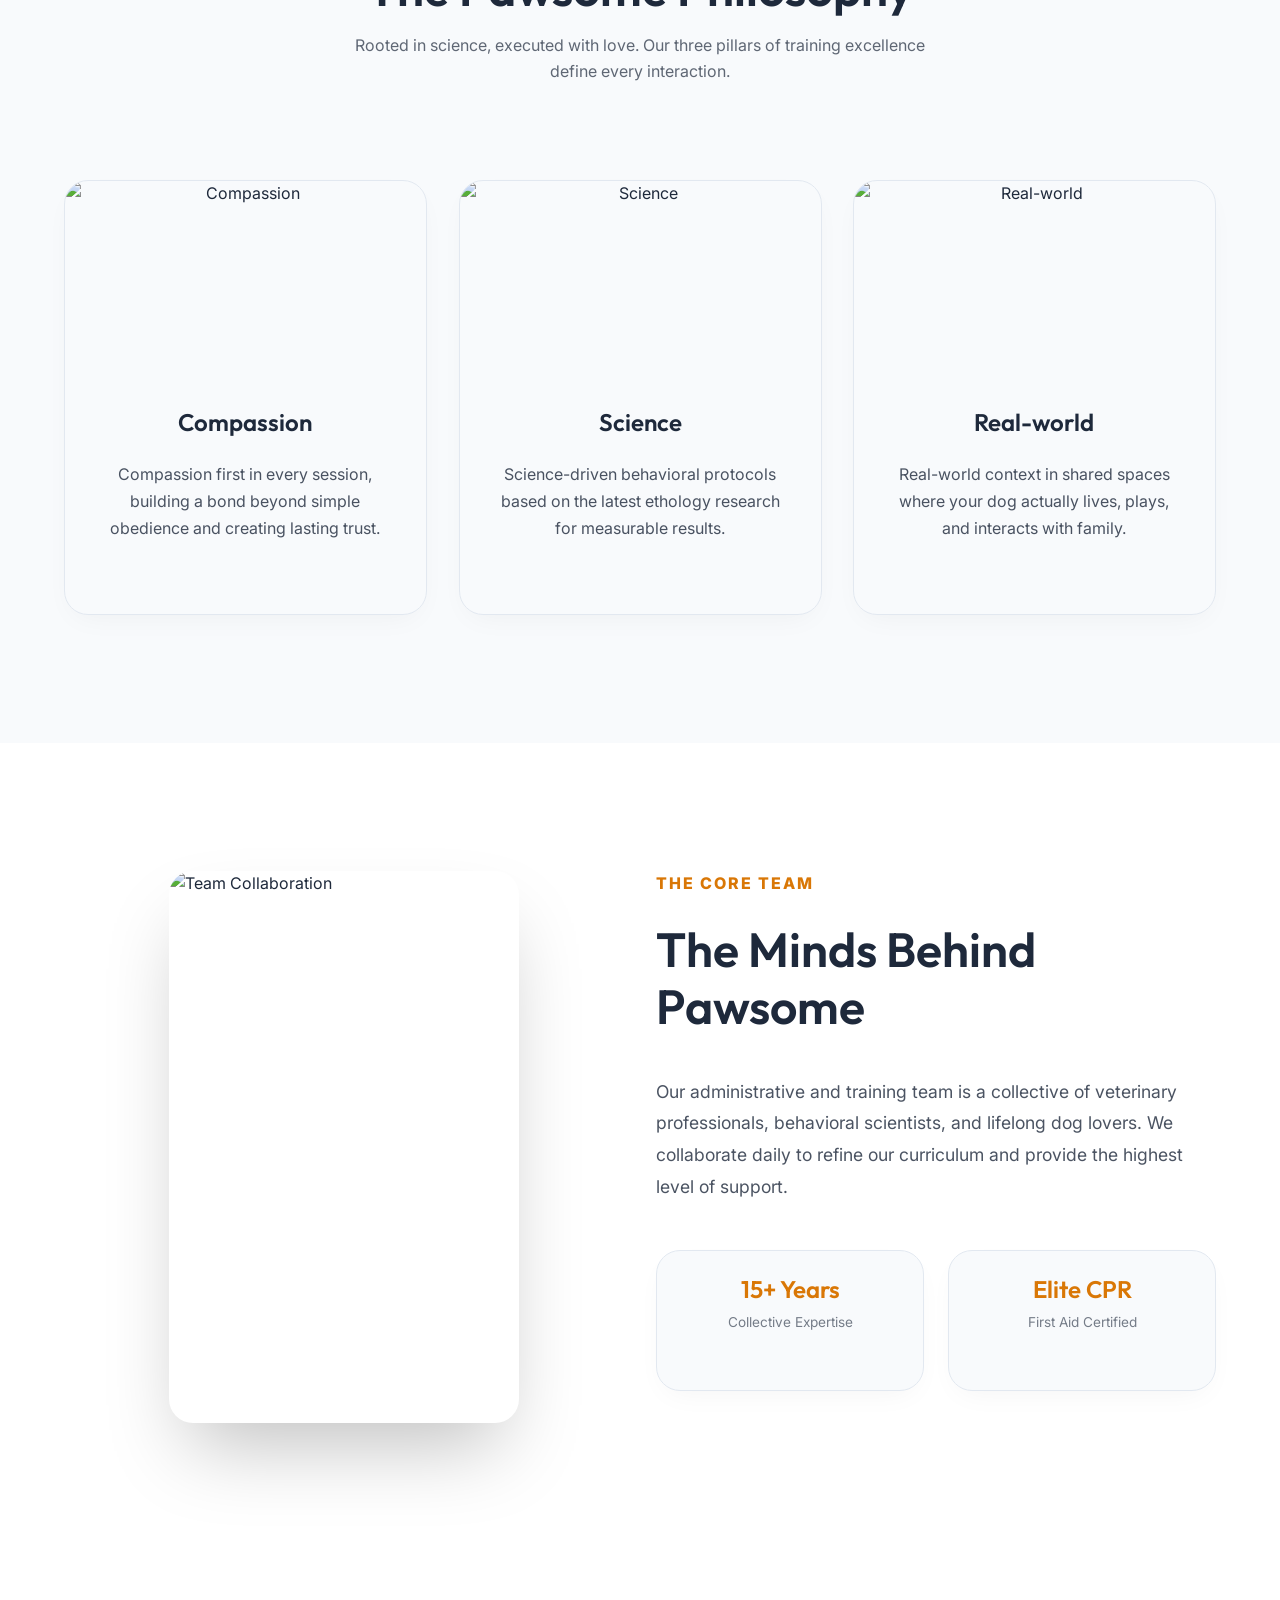
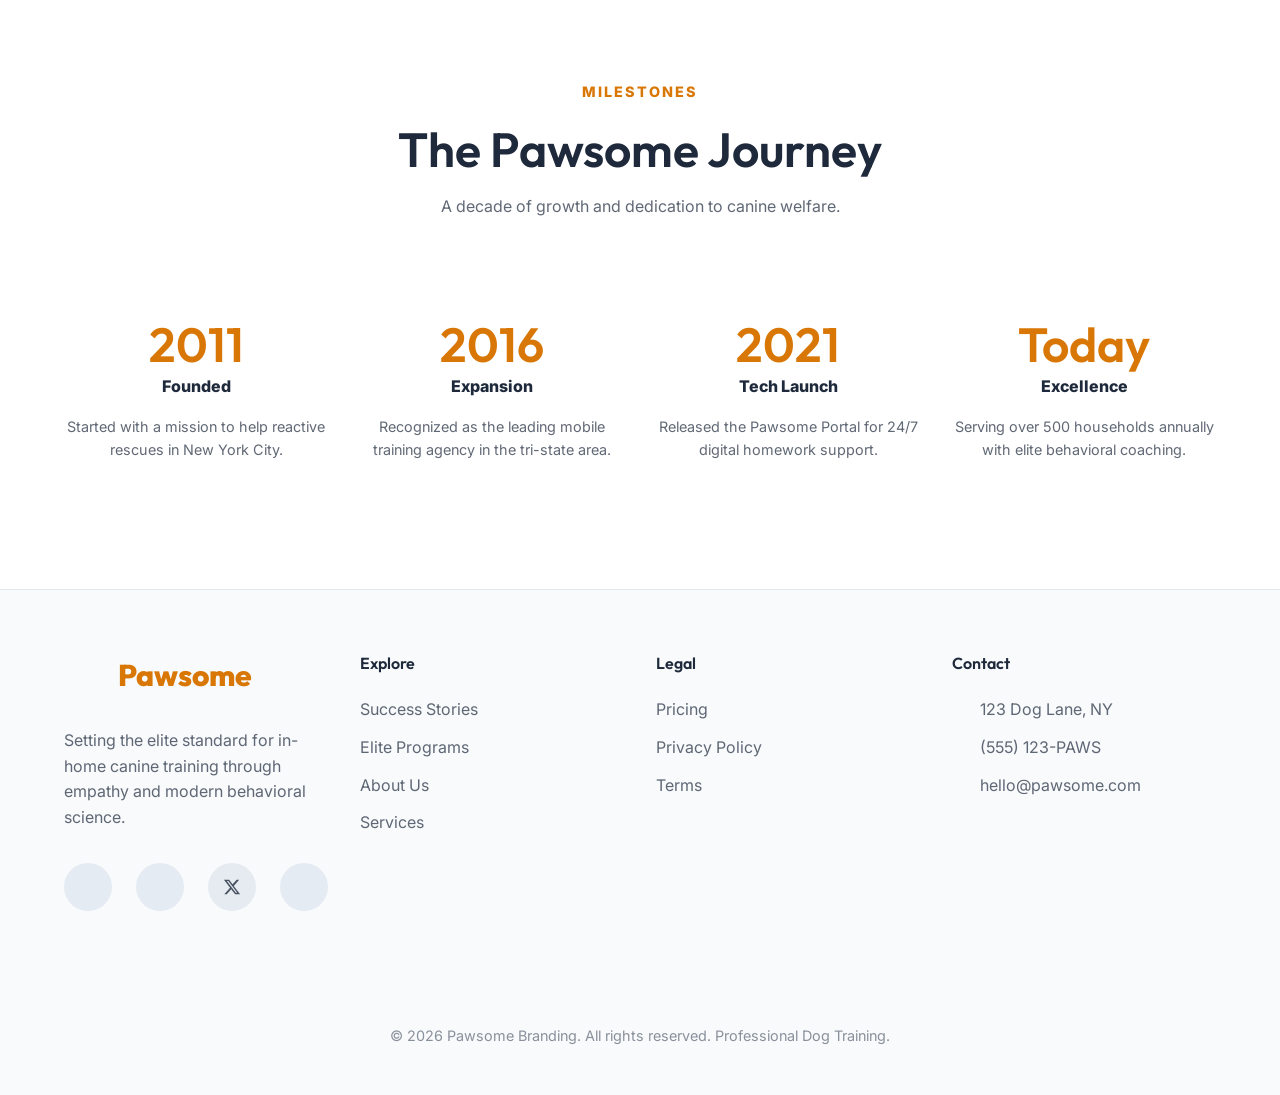
==== commit 25ce9ef7: "doc5" ====
--- a/about.html
+++ b/about.html
@@ -30,9 +30,9 @@
                 <a href="dashboard.html" style="font-weight: 700;">Dashboard</a>
                 <!-- Toggles inside menu for mobile ONLY -->
                 <div class="mobile-show" style="gap: 1.5rem; margin-top: 1rem; margin-bottom: 2rem;">
-                    <button id="theme-toggle-mob" class="btn"
+                    <button id="theme-toggle-mob" class="btn" title="Change Theme"
                         style="background: none; color: inherit; padding: 0.75rem; border: 1px solid var(--border); border-radius: 12px; flex: 1;"><i
-                            data-lucide="moon"></i> Theme</button>
+                            data-lucide="moon"></i></button>
                     <button id="rtl-toggle-mob" class="btn"
                         style="background: none; color: inherit; padding: 0.75rem; border: 1px solid var(--border); border-radius: 12px; flex: 1;">RTL</button>
                 </div>
--- a/styles/main.css
+++ b/styles/main.css
@@ -604,7 +604,7 @@
     font-weight: 600;
     cursor: pointer;
     transition: var(--transition);
-    border: none;
+    border: 1.5px solid transparent;
     gap: 0.5rem;
     color: white;
     /* Ensure text/icons are white by default in buttons */
@@ -626,6 +626,7 @@
         padding: 0.8rem 1.5rem;
         min-width: 160px;
         font-size: 1rem;
+        white-space: nowrap;
     }
 }
 
@@ -675,7 +676,7 @@
 
 [data-theme="dark"] .btn-secondary {
     background: rgba(255, 255, 255, 0.08);
-    border: 1.5px solid var(--border);
+    border-color: var(--border);
     color: white;
 }
 
@@ -729,6 +730,17 @@
     transform: scale(1.08);
 }
 
+#theme-toggle:hover i,
+#rtl-toggle:hover i,
+#theme-toggle-mob:hover i,
+#rtl-toggle-mob:hover i,
+#theme-toggle:hover span,
+#rtl-toggle:hover span,
+#theme-toggle-mob:hover span,
+#rtl-toggle-mob:hover span {
+    color: white !important;
+}
+
 /* --- SECTIONS --- */
 section {
     padding: clamp(4rem, 10vw, 8rem) 0;
@@ -832,117 +844,6 @@
     gap: 2rem;
 }
 
-@media (max-width: 640px) {
-    .grid-resp-2 {
-        grid-template-columns: 1fr;
-        gap: 1.5rem;
-    }
-}
-
-/* Fix Hero Image Cropping on Mobile */
-@media (max-width: 768px) {
-    .hero-section,
-    section[style*="background-image"] {
-        padding: 6rem 0 !important;
-        background-position: 70% center !important; /* Shift to show more of the subject if needed */
-    }
-}
-
-.grid-reverse {
-    direction: rtl;
-}
-
-.grid-reverse > * {
-    direction: ltr;
-}
-
-@media (max-width: 640px) {
-    .grid-2,
-    .grid-3,
-    .grid-resp-2,
-    .footer-grid {
-        grid-template-columns: 1fr !important;
-    }
-    
-    .footer-grid > div {
-        grid-column: span 1 !important;
-    }
-}
-
-@media (max-width: 768px) {
-    .grid-reverse {
-        direction: ltr;
-    }
-}
-
-@media (max-width: 1024px) {
-    .grid-4 {
-        grid-template-columns: repeat(2, 1fr);
-    }
-
-    .grid-3 {
-        grid-template-columns: repeat(2, 1fr);
-    }
-
-    .grid-3 > *:last-child:nth-child(odd) {
-        grid-column: span 2 !important;
-        justify-self: center !important;
-        width: calc(50% - 1rem) !important;
-        margin: 0 auto !important;
-    }
-
-    .grid-2,
-    .grid-3 {
-        gap: 2rem;
-    }
-
-    .hero-section div[style*="display: flex"] {
-        flex-direction: column !important;
-        align-items: center !important;
-        gap: 1rem !important;
-    }
-
-    .hero-section .btn {
-        width: 100% !important;
-        max-width: 220px !important;
-        margin: 0 auto;
-    }
-}
-
-@media (max-width: 768px) {
-    .grid-3 {
-        grid-template-columns: repeat(2, 1fr);
-    }
-
-
-
-    .grid-2,
-    .grid-3,
-    .grid-4 {
-        gap: 1.5rem;
-    }
-
-    .mobile-text-center {
-        text-align: center !important;
-    }
-
-    .mobile-hide {
-        display: none !important;
-    }
-
-    .hero-section {
-        text-align: center;
-    }
-
-    .hero-section .btn {
-        width: 100%;
-        max-width: 220px;
-        margin-left: auto;
-        margin-right: auto;
-        margin-bottom: 1rem;
-    }
-}
-
 /* --- FOOTER GRID --- */
 .footer-grid {
     display: grid;
@@ -950,10 +851,92 @@
     gap: 2rem;
 }
 
+.grid-reverse {
+    direction: rtl;
+}
+
+.grid-reverse > * {
+    direction: ltr;
+}
+
 @media (max-width: 1024px) {
+    .grid-2,
+    .grid-3,
+    .grid-4,
+    .grid-resp-2,
     .footer-grid {
-        grid-template-columns: repeat(2, 1fr);
+        grid-template-columns: 1fr !important;
         gap: 2rem;
+    }
+
+    .grid-3 > * {
+        width: 100% !important;
+        grid-column: span 1 !important;
+        margin: 0 !important;
+    }
+
+    .card {
+        padding: 2rem;
+        flex-direction: column !important;
+        transform: scale(1) !important;
+    }
+
+    .card-img-wrapper {
+        width: calc(100% + 4rem) !important;
+        margin: -2rem -2rem 1.5rem -2rem !important;
+    }
+
+    .testimonial-card-header {
+        flex-direction: column !important;
+        align-items: center !important;
+        text-align: center !important;
+    }
+}
+
+@media (max-width: 768px) {
+    .grid-reverse {
+        direction: ltr;
+    }
+
+    .card {
+        padding: 1.5rem;
+    }
+
+    .card-img-wrapper {
+        width: calc(100% + 3rem) !important;
+        margin: -1.5rem -1.5rem 1.5rem -1.5rem !important;
+    }
+
+    .hero-section div[style*="display: flex"] {
+        flex-direction: column !important;
+        align-items: center !important;
+        gap: 1rem !important;
+    }
+
+    .hero-section .btn {
+        width: 100% !important;
+        max-width: 220px !important;
+        margin: 0 auto !important;
+        margin-bottom: 1rem !important;
+    }
+
+    .mobile-text-center {
+        text-align: center !important;
+    }
+
+    .mobile-hide {
+        display: none !important;
+    }
+
+    .hero-section {
+        text-align: center;
+    }
+}
+
+@media (max-width: 640px) {
+    .grid-resp-2 {
+        grid-template-columns: 1fr;
+        gap: 1.5rem;
     }
 }
 
@@ -1094,11 +1077,6 @@
 
 /* Responsiveness */
 @media (max-width: 992px) {
-
-    .grid-3 {
-        /* Handled in mobile/tablet queries */
-    }
-
     .main-content {
         margin-left: 0;
     }
